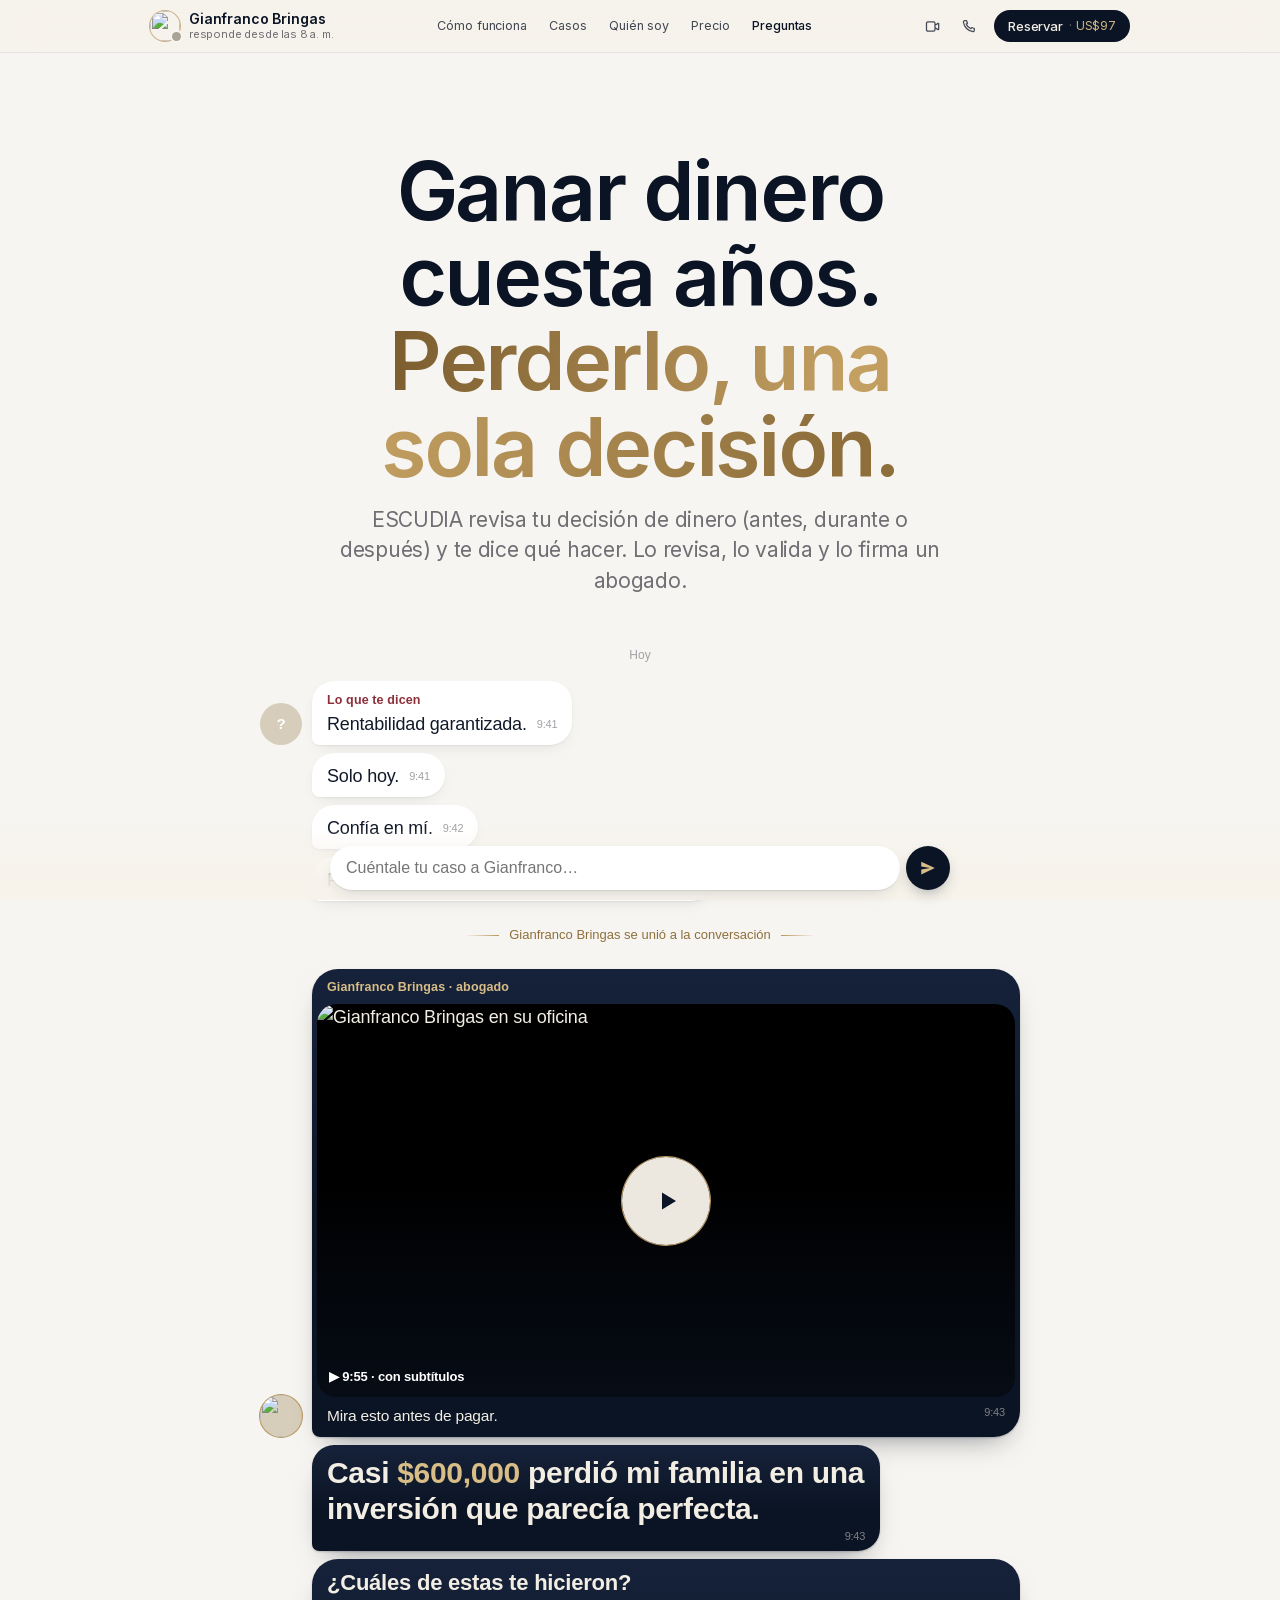
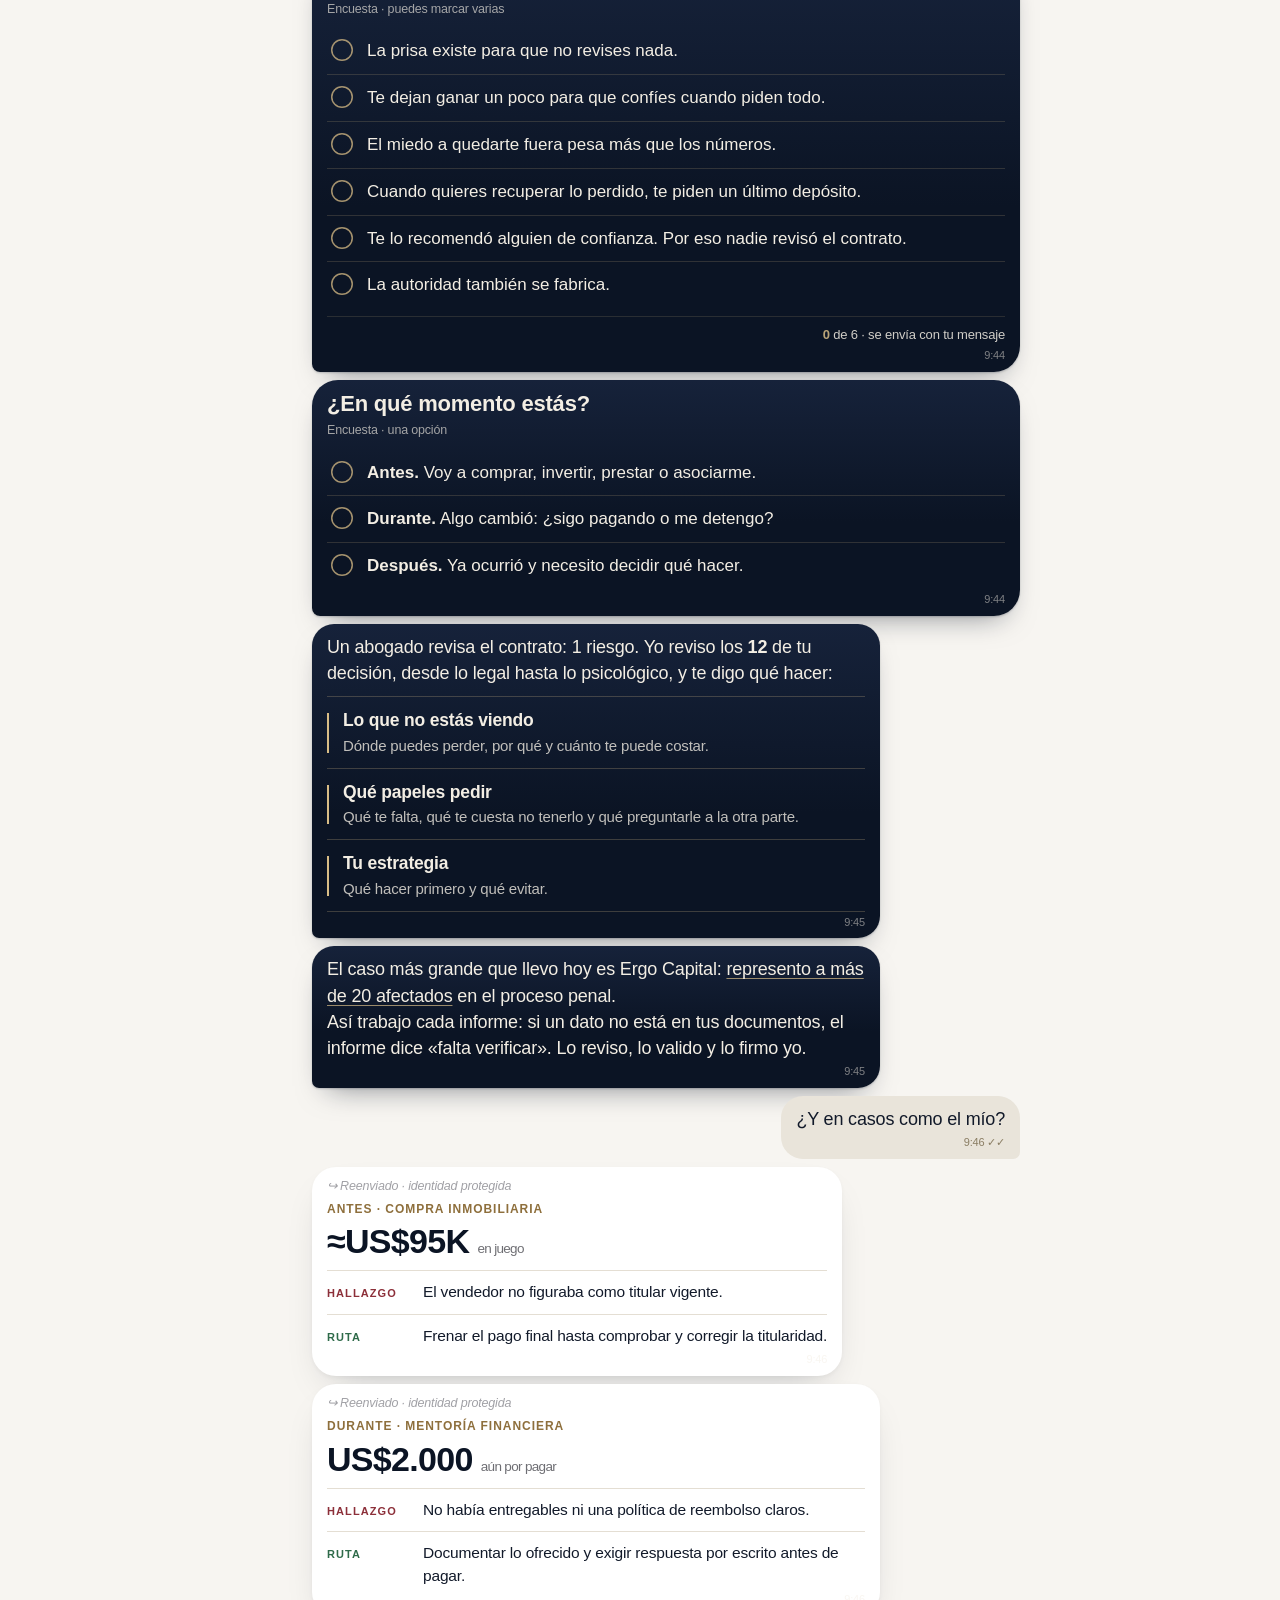
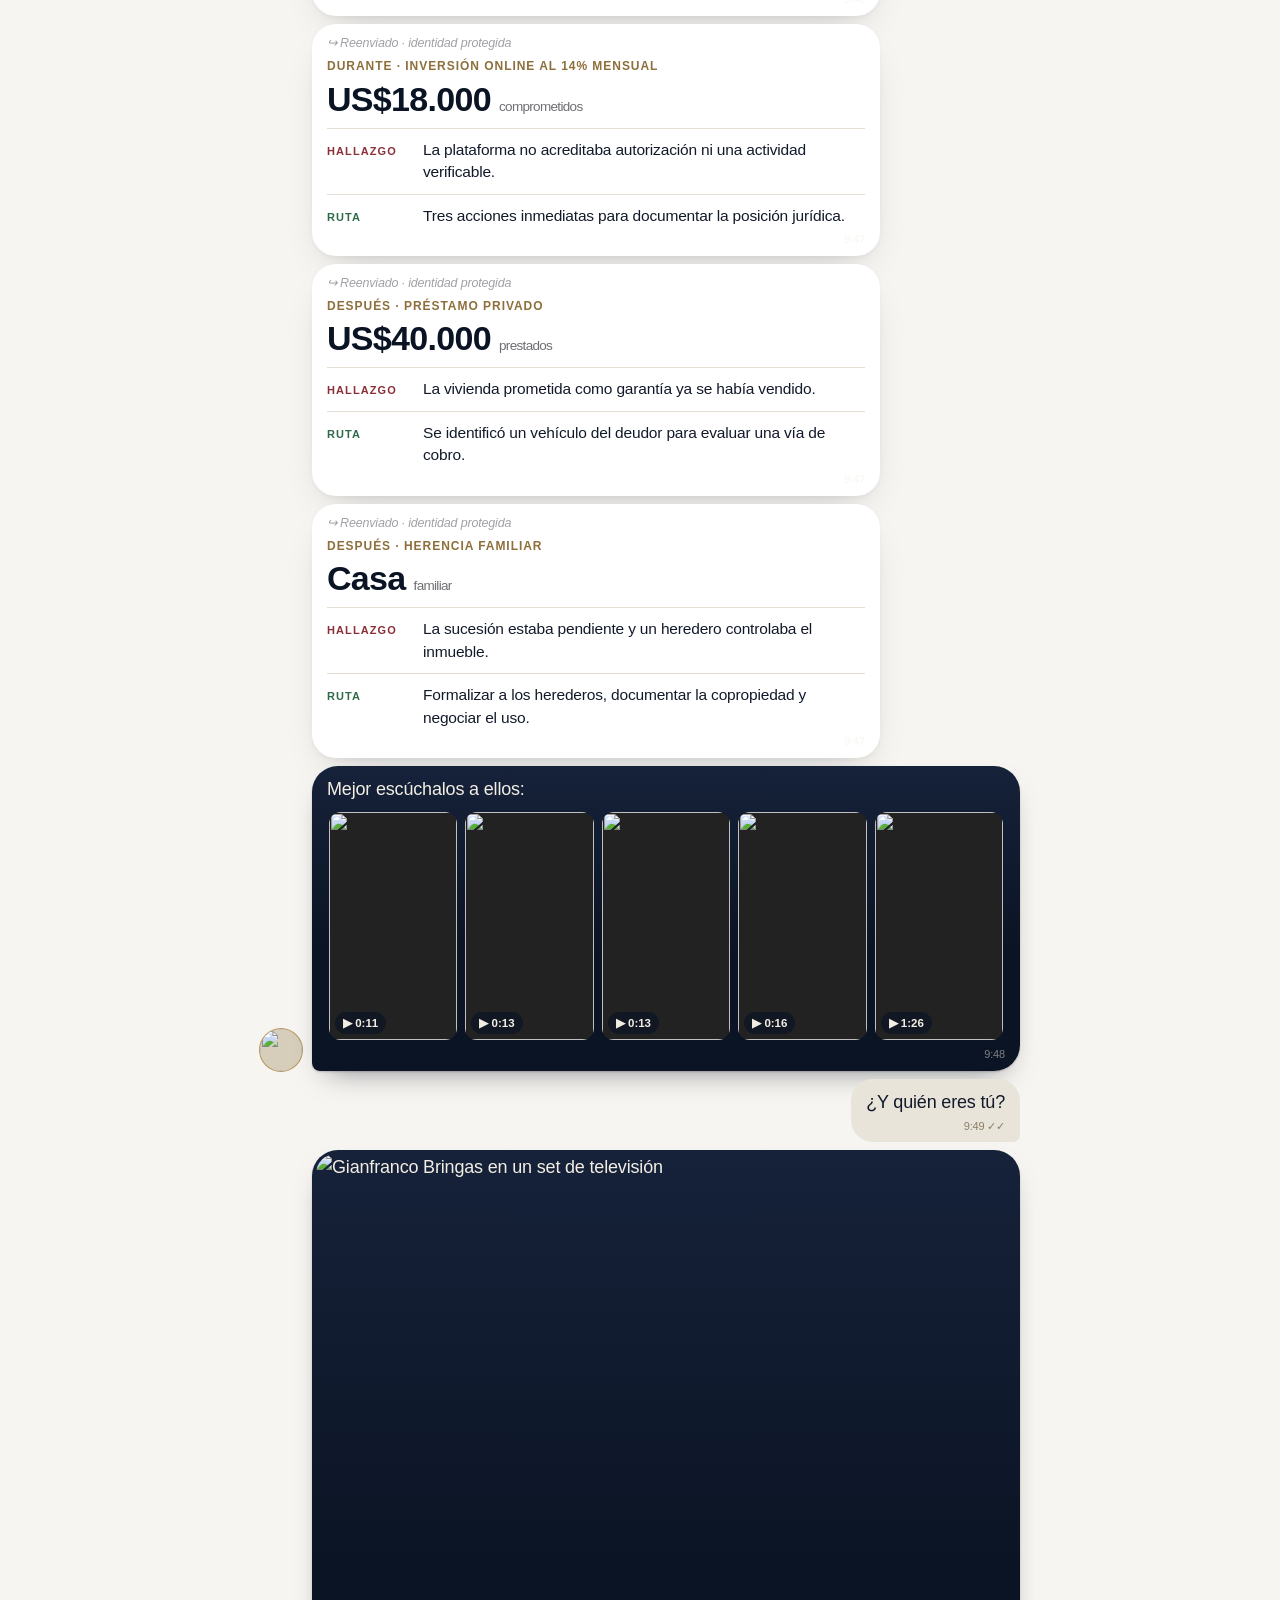
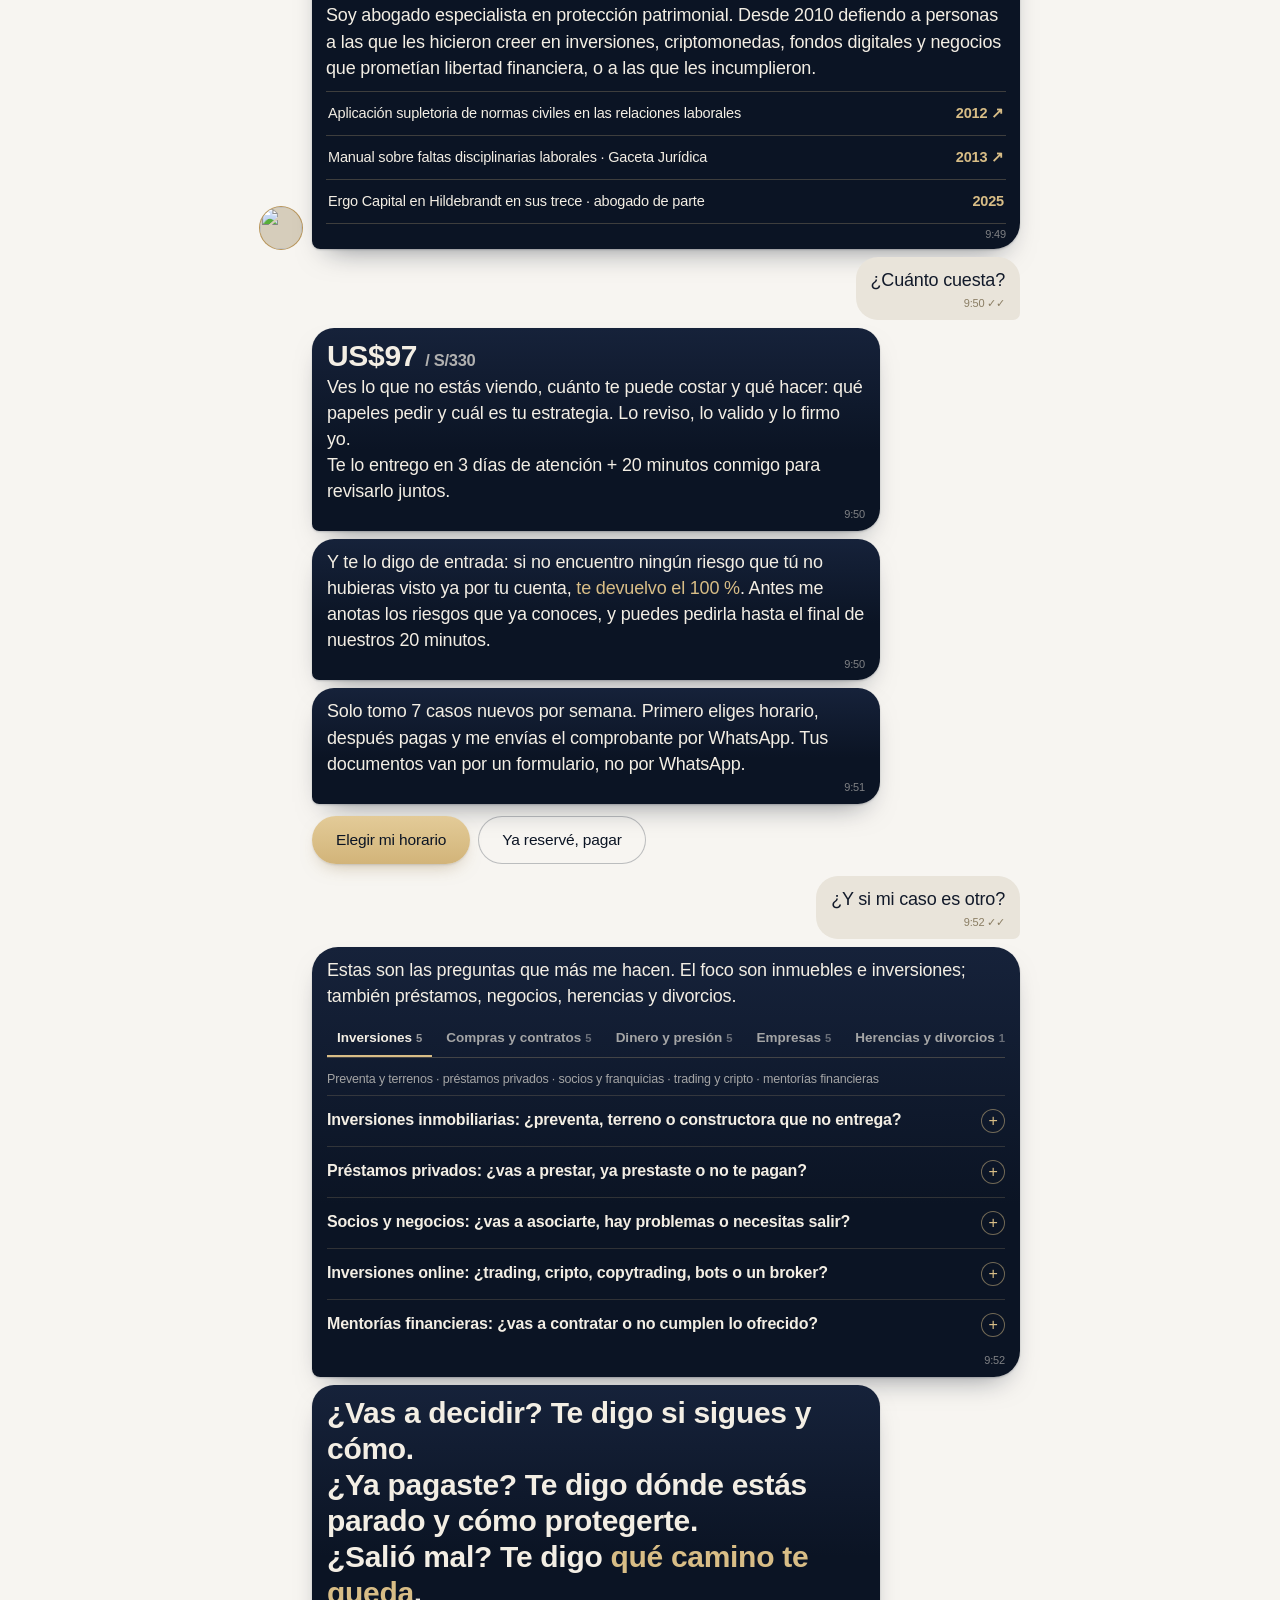
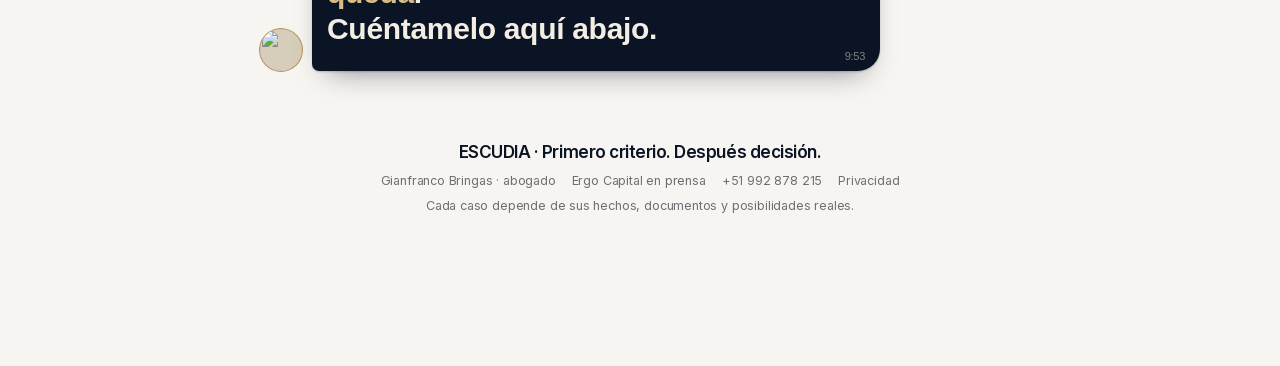
==== web/index.html @ ec3bba10 "Diseño Apple premium con la marca de Gianfranco y despliegue en escudia.rayyan.pe - Paleta de su mar" ====
<!doctype html>
<html lang="es">
<head>
<meta charset="utf-8">
<meta name="viewport" content="width=device-width,initial-scale=1">
<title>Abogado en protección patrimonial | Gianfranco Bringas · Escudia</title>
<meta name="description" content="Gianfranco Bringas, abogado: ESCUDIA revisa tu decisión de dinero (antes, durante o después) y te dice qué hacer. Informe firmado en 3 días de atención, 20 minutos conmigo y garantía.">
<link rel="canonical" href="https://gianfrancobringas.com/">
<meta name="author" content="Gianfranco Bringas">
<meta property="og:type" content="website">
<meta property="og:locale" content="es_PE">
<meta property="og:site_name" content="Gianfranco Bringas · Escudia">
<meta property="og:title" content="Ya perdiste dinero una vez. Revisa tu próxima decisión con un abogado">
<meta property="og:description" content="Gianfranco Bringas, abogado: ESCUDIA revisa tu decisión de dinero (antes, durante o después) y te dice qué hacer. Informe firmado en 3 días de atención, 20 minutos conmigo y garantía.">
<meta property="og:url" content="https://gianfrancobringas.com/">
<meta property="og:image" content="https://gianfrancobringas.com/assets/og-image.jpg">
<meta property="og:image:width" content="1200">
<meta property="og:image:height" content="630">
<meta property="og:image:alt" content="Gianfranco Bringas, abogado, explicando Escudia">
<meta name="twitter:card" content="summary_large_image">
<meta name="twitter:title" content="Ya perdiste dinero una vez. Revisa tu próxima decisión con un abogado">
<meta name="twitter:description" content="Gianfranco Bringas, abogado: ESCUDIA revisa tu decisión de dinero (antes, durante o después) y te dice qué hacer. Informe firmado en 3 días de atención, 20 minutos conmigo y garantía.">
<meta name="twitter:image" content="https://gianfrancobringas.com/assets/og-image.jpg">
<script type="application/ld+json">
{
 "@context": "https://schema.org",
 "@graph": [
  {
   "@type": "WebSite",
   "@id": "https://gianfrancobringas.com/#website",
   "url": "https://gianfrancobringas.com/",
   "name": "Gianfranco Bringas · Escudia",
   "inLanguage": "es"
  },
  {
   "@type": "Person",
   "@id": "https://gianfrancobringas.com/#gianfranco",
   "name": "Gianfranco Bringas",
   "jobTitle": "Abogado especialista en protección patrimonial",
   "description": "Abogado especialista en protección patrimonial. Desde 2010 defiende a personas a las que les hicieron creer o les incumplieron en inversiones, criptomonedas, fondos digitales y negocios.",
   "image": "https://gianfrancobringas.com/assets/gianfranco-evento.jpeg",
   "url": "https://gianfrancobringas.com/#gianfranco",
   "telephone": "+51 992 878 215",
   "knowsAbout": [
    "Protección patrimonial",
    "Inversiones que no eran lo que prometían",
    "Inversiones inmobiliarias",
    "Préstamos privados",
    "Contratos",
    "Herencias",
    "Divorcios y separación de bienes",
    "Derecho laboral"
   ],
   "subjectOf": [
    {
     "@type": "Book",
     "name": "Manual sobre faltas disciplinarias laborales",
     "datePublished": "2013",
     "publisher": {
      "@type": "Organization",
      "name": "Gaceta Jurídica"
     },
     "url": "https://isbn.bnp.gob.pe/catalogo.php?mode=detalle&nt=62803"
    },
    {
     "@type": "Book",
     "name": "Aplicación supletoria de normas civiles en las relaciones laborales",
     "datePublished": "2012",
     "publisher": {
      "@type": "Organization",
      "name": "Gaceta Jurídica"
     },
     "url": "https://es.scribd.com/document/1055550508/Aplicacion-Supletoria-de-Civil-en-Laboral-2012"
    }
   ]
  },
  {
   "@type": "LegalService",
   "@id": "https://gianfrancobringas.com/#escudia",
   "name": "Escudia · Gianfranco Bringas",
   "url": "https://gianfrancobringas.com/",
   "description": "Gianfranco Bringas, abogado: ESCUDIA revisa tu decisión de dinero (antes, durante o después) y te dice qué hacer. Informe firmado en 3 días de atención, 20 minutos conmigo y garantía.",
   "image": "https://gianfrancobringas.com/assets/og-image.jpg",
   "logo": "https://gianfrancobringas.com/assets/favicon.svg",
   "telephone": "+51 992 878 215",
   "priceRange": "US$97",
   "areaServed": {
    "@type": "Place",
    "name": "Perú y toda Latinoamérica"
   },
   "founder": {
    "@id": "https://gianfrancobringas.com/#gianfranco"
   },
   "employee": {
    "@id": "https://gianfrancobringas.com/#gianfranco"
   },
   "makesOffer": {
    "@type": "Offer",
    "name": "ESCUDIA: qué hacer con tu decisión de dinero (antes, durante o después), informe firmado por abogado y sesión 1 a 1 de 20 minutos",
    "price": "97",
    "priceCurrency": "USD",
    "url": "https://gianfrancobringas.com/pago",
    "availability": "https://schema.org/LimitedAvailability",
    "description": "Qué hacer con tu decisión de dinero, antes, durante o después: lo que no estás viendo, qué papeles pedir y cuál es tu estrategia. Un abogado común revisa 1 riesgo; aquí se revisan 12. Informe firmado en 3 días de atención (lunes a sábado), desde que llegan el pago, tu lista de riesgos conocidos y tus documentos; sesión 1 a 1 de 20 minutos y garantía de devolución del 100% del importe del servicio."
   }
  },
  {
   "@type": "WebPage",
   "@id": "https://gianfrancobringas.com/#webpage",
   "url": "https://gianfrancobringas.com/",
   "name": "Abogado en protección patrimonial | Gianfranco Bringas",
   "description": "Gianfranco Bringas, abogado: ESCUDIA revisa tu decisión de dinero (antes, durante o después) y te dice qué hacer. Informe firmado en 3 días de atención, 20 minutos conmigo y garantía.",
   "inLanguage": "es",
   "isPartOf": {
    "@id": "https://gianfrancobringas.com/#website"
   },
   "about": {
    "@id": "https://gianfrancobringas.com/#escudia"
   },
   "primaryImageOfPage": "https://gianfrancobringas.com/assets/og-image.jpg"
  },
  {
   "@type": "FAQPage",
   "@id": "https://gianfrancobringas.com/#preguntas",
   "url": "https://gianfrancobringas.com/#preguntas",
   "inLanguage": "es",
   "mainEntity": [
    {
     "@type": "Question",
     "name": "Inversiones inmobiliarias: ¿preventa, terreno o constructora que no entrega?",
     "acceptedAnswer": {
      "@type": "Answer",
      "text": "Compra de vivienda, terrenos, preventas y proyectos mediante fideicomisos. Revisamos plazos incumplidos, condiciones de pago, posibles cláusulas abusivas, problemas registrales y la documentación de la operación. Si estás por pagar o ya entregaste dinero, analizamos qué verificar, qué exigir y qué alternativas evaluar frente a retrasos o incumplimientos."
     }
    },
    {
     "@type": "Question",
     "name": "Préstamos privados: ¿vas a prestar, ya prestaste o no te pagan?",
     "acceptedAnswer": {
      "@type": "Answer",
      "text": "A familiares, amigos o socios, con documentos incompletos o solo de palabra. Revisamos comprobantes, conversaciones, reconocimientos y garantías para entender qué puede acreditarse y qué falta. El análisis permite evaluar las vías disponibles y la utilidad de tus documentos para reclamar, sin dar por hecho que toda deuda pueda recuperarse."
     }
    },
    {
     "@type": "Question",
     "name": "Socios y negocios: ¿vas a asociarte, hay problemas o necesitas salir?",
     "acceptedAnswer": {
      "@type": "Answer",
      "text": "Aportes en restaurantes, startups, negocios online, franquicias y joint ventures. Revisamos responsabilidades, reparto de resultados, incumplimientos y mecanismos de salida. Buscamos aclarar tu posición y las opciones para negociar, reorganizar la relación o evaluar una salida según los acuerdos y hechos."
     }
    },
    {
     "@type": "Question",
     "name": "Inversiones online: ¿trading, cripto, copytrading, bots o un broker?",
     "acceptedAnswer": {
      "@type": "Answer",
      "text": "Analizamos documentos y comunicaciones relacionados con brokers, plataformas, bots, copytrading y propuestas de rendimiento prometido o retorno fijo. Si tu consulta se refiere a una entidad concreta, se evalúa la operación; mencionarla no supone afirmar una irregularidad. Revisamos qué se ofreció, qué aceptaste, a quién pagaste y qué vías pueden evaluarse según el país. Escudia no promete rendimientos ni recuperación de fondos."
     }
    },
    {
     "@type": "Question",
     "name": "Mentorías financieras: ¿vas a contratar o no cumplen lo ofrecido?",
     "acceptedAnswer": {
      "@type": "Answer",
      "text": "Cursos de alto valor, academias de inversión, programas de libertad financiera y promesas de acceso a comunidades, herramientas o asesorías. Contrastamos oferta, entregables, condiciones, pagos y comunicaciones. Evaluamos qué puede respaldarse y qué alternativas tienes ante diferencias entre lo ofrecido y lo entregado."
     }
    },
    {
     "@type": "Question",
     "name": "Autos usados: ¿cargas, deudas o una transferencia mal hecha?",
     "acceptedAnswer": {
      "@type": "Answer",
      "text": "Revisamos la documentación de compra, cargas o deudas reportadas, condiciones de transferencia y constancias de revisión técnica. Identificamos qué información necesita comprobarse y cómo puede afectar la compra. La revisión documental no sustituye una inspección mecánica."
     }
    },
    {
     "@type": "Question",
     "name": "Compras caras: ¿pagaste un producto o servicio sin asegurar la entrega?",
     "acceptedAnswer": {
      "@type": "Answer",
      "text": "Compras de alto valor, adelantos importantes y servicios contratados sin etapas de pago claras. Revisamos qué se prometió, cómo se documentó el pago y qué condiciones regulan la entrega o el incumplimiento. Antes de desembolsar o ante un problema, evaluamos los puntos que necesitas aclarar y tus posibles vías de acción."
     }
    },
    {
     "@type": "Question",
     "name": "Contratos: ¿vas a firmar o lo firmado no protege tu posición?",
     "acceptedAnswer": {
      "@type": "Answer",
      "text": "Acuerdos genéricos, contratos de adhesión, vacíos y cláusulas cuya utilidad o posibilidad de exigir cumplimiento genera dudas. Analizamos obligaciones, garantías y condiciones de salida. El informe identifica qué corregir o aclarar y qué alternativas considerar según el documento. No se presume que una cláusula sea inválida sin analizarla."
     }
    },
    {
     "@type": "Question",
     "name": "Negocios informales: ¿todo quedó de palabra y nadie acordó cómo salir?",
     "acceptedAnswer": {
      "@type": "Answer",
      "text": "Negocios entre conocidos sin estructura societaria, aportes documentados ni reglas de salida. Reconstruimos lo acordado a partir de pagos, conversaciones y otros antecedentes. Evaluamos qué falta formalizar, qué puede respaldarse y qué opciones existen si la relación se deterioró."
     }
    },
    {
     "@type": "Question",
     "name": "Garantías hipotecarias: ¿el bien realmente respalda tu préstamo?",
     "acceptedAnswer": {
      "@type": "Answer",
      "text": "Revisamos la documentación ante dudas sobre el valor del bien, varias hipotecas o cargas y dificultades para hacer efectiva la garantía. Analizamos qué verificaciones faltan y cómo afecta la garantía a tu posición. Si necesitas una tasación o comprobación técnica adicional, se identifica esa necesidad."
     }
    },
    {
     "@type": "Question",
     "name": "Relaciones personales: ¿prestaste por ayudar o mezclaste dinero con tu pareja?",
     "acceptedAnswer": {
      "@type": "Answer",
      "text": "Préstamos familiares, firmas como garante y convivencia sin acuerdos claros sobre cuentas, aportes o bienes. Revisamos qué compromisos asumiste y cómo quedaron documentados. Te ayudo a distinguir la relación personal de las decisiones económicas que necesitas ordenar o resolver."
     }
    },
    {
     "@type": "Question",
     "name": "Urgencias falsas: ¿te presionan para firmar o pagar hoy?",
     "acceptedAnswer": {
      "@type": "Answer",
      "text": "Ofertas que supuestamente vencen de inmediato y presión para transferir antes de revisar. Analizamos la propuesta y los documentos para identificar qué información te falta y qué deberías aclarar antes de decidir. Si ya pagaste bajo esa presión, revisamos lo ocurrido y las alternativas disponibles. La presión por sí sola no demuestra una irregularidad."
     }
    },
    {
     "@type": "Question",
     "name": "Confianza sin verificar: ¿invertiste porque alguien te lo recomendó?",
     "acceptedAnswer": {
      "@type": "Answer",
      "text": "Referencias de amigos, conocidos o terceros sin comprobar el respaldo real de la operación. Revisamos quién participa, qué se ofreció y qué documentación existe. El objetivo es separar lo que te dijeron de lo que puede verificarse, para que el siguiente paso tenga sustento."
     }
    },
    {
     "@type": "Question",
     "name": "Transferencias sin estructura: ¿pagaste por Yape o prestaste tu cuenta?",
     "acceptedAnswer": {
      "@type": "Answer",
      "text": "Transferencias directas, pagos por Yape sin referencia contractual clara y uso de tu cuenta por terceros. Analizamos comprobantes, destinatarios, conceptos y comunicaciones disponibles. Ordenamos qué puede acreditarse, qué información falta y qué opciones necesitas evaluar antes de hacer otro movimiento."
     }
    },
    {
     "@type": "Question",
     "name": "Decisiones impulsivas: ¿sigues poniendo dinero para recuperar lo perdido?",
     "acceptedAnswer": {
      "@type": "Answer",
      "text": "Entraste por miedo a quedarte fuera, compraste porque ya habías adelantado dinero o seguiste aportando para intentar recuperar. Ese contexto importa para entender la operación. Revisamos compromisos y alternativas para que el siguiente paso se base en información, sin prometer que aportar más o retirarte resolverá por sí solo el problema."
     }
    },
    {
     "@type": "Question",
     "name": "Contratos laborales: ¿tu empresa asumió obligaciones que no calculó?",
     "acceptedAnswer": {
      "@type": "Answer",
      "text": "Trabajadores bajo locación de servicios, documentación deficiente y posibles contingencias económicas. Evaluamos documentos y hechos para identificar qué necesita revisión y qué alternativas considerar. El alcance se delimita según el caso; no se presume incluida una auditoría laboral integral de la empresa."
     }
    },
    {
     "@type": "Question",
     "name": "Deuda empresarial: ¿facturas impagadas o deudores que trasladan bienes?",
     "acceptedAnswer": {
      "@type": "Answer",
      "text": "Revisamos facturas, acuerdos, constancias de entrega, reconocimientos de deuda y la información disponible sobre el deudor. Si existen señales de traslado de bienes, las incorporamos al análisis para evaluar opciones y prioridades. La ejecución de cobros o representación se contrata por separado."
     }
    },
    {
     "@type": "Question",
     "name": "Seguros: ¿no atienden tu reclamo o discuten la cobertura?",
     "acceptedAnswer": {
      "@type": "Answer",
      "text": "Revisamos póliza, condiciones, comunicaciones, respuesta de la aseguradora y documentos que respaldan tu reclamo. El análisis busca aclarar qué se contrató, qué se discute y qué información o vías necesitas evaluar cuando la cobertura no se aplica como esperabas."
     }
    },
    {
     "@type": "Question",
     "name": "Empresas relacionadas: ¿acuerdos desequilibrados o sin cláusulas de salida?",
     "acceptedAnswer": {
      "@type": "Answer",
      "text": "Operaciones entre empresas vinculadas o socios sin condiciones claras sobre pagos, obligaciones y salida. Revisamos la estructura documental y los compromisos asumidos. Identificamos puntos a aclarar, posibles contingencias y alternativas para ordenar o renegociar la relación."
     }
    },
    {
     "@type": "Question",
     "name": "Sectores alternativos: ¿agricultura, petróleo, minería, oro o energía?",
     "acceptedAnswer": {
      "@type": "Answer",
      "text": "Proyectos agrícolas, petróleo artesanal, pequeña minería, oro físico y proyectos energéticos con promesas de regalías o participación. Evaluamos los documentos, compromisos y respaldo de la propuesta. Se delimita la viabilidad del encargo y si requiere apoyo especializado. El análisis jurídico no sustituye estudios técnicos del proyecto ni garantiza su rentabilidad."
     }
    },
    {
     "@type": "Question",
     "name": "¿También herencias, divorcios y separación de bienes?",
     "acceptedAnswer": {
      "@type": "Answer",
      "text": "Sí, desde sus consecuencias económicas y patrimoniales. En herencias evaluamos decisiones sobre reparto, acuerdos, venta de bienes y documentación. En divorcios o separaciones, acuerdos que afecten bienes, deudas y obligaciones. Antes de firmar o si el conflicto ya existe, revisamos tu posición y posibles siguientes pasos. Llevar el procedimiento se acuerda por separado."
     }
    },
    {"@type": "Question", "name": "¿Quién revisa mi caso? ¿Es solo inteligencia artificial?", "acceptedAnswer": {"@type": "Answer", "text": "No. El sistema ordena tus documentos en los 12 riesgos de tu decisión, pero el informe lo reviso, lo valido y lo firmo yo, Gianfranco Bringas, abogado. Un abogado común revisa el contrato: 1 riesgo. Aquí se revisan los 12 y sales con qué hacer. No incluye búsquedas en SUNARP ni en otras fuentes públicas, salvo que tú entregues esos documentos."}}, {
     "@type": "Question",
     "name": "¿Escudia sirve antes, durante y después? ¿Debo estar perdiendo dinero ahora?",
     "acceptedAnswer": {
      "@type": "Answer",
      "text": "No necesitas tener una pérdida actual. Si ya viviste una experiencia que te costó dinero, Escudia puede ayudarte a evaluar una nueva decisión antes de comprometer tu patrimonio. Si la operación está en marcha, revisamos tu posición y cómo actuar ante problemas. Si ya hubo una pérdida, analizamos la evidencia y qué caminos te quedan. Recibes un informe y una revisión personal de 20 minutos. La ejecución o representación se acuerda aparte; no se garantiza recuperar una cantidad ni ganar un caso."
     }
    },
    {
     "@type": "Question",
     "name": "¿Pago antes de reservar? ¿Qué pasa después?",
     "acceptedAnswer": {
      "@type": "Answer",
      "text": "Primero elige un horario. Después realiza el pago de US$97 o S/330 y envía el comprobante por WhatsApp. La solicitud queda pendiente hasta verificar el abono y coordinar la documentación. Enviar el comprobante no confirma por sí solo el pago. El informe se entrega en 3 días de atención (lunes a sábado), con entrega antes de las 18:00, hora de Perú, del tercer día. El plazo corre desde que llegan tu pago confirmado, tu lista de los riesgos que ya conoces y tus documentos legibles por el formulario (no por WhatsApp). Si tienes dudas sobre el alcance o un plazo urgente, escríbenos antes de pagar."
     }
    },
    {
     "@type": "Question",
     "name": "¿La sesión estratégica está incluida o solo me envías un documento?",
     "acceptedAnswer": {
      "@type": "Answer",
      "text": "Está incluida. Nos reunimos durante 20 minutos para revisar tu caso a partir del informe. Puedes plantear tus dudas y entender por qué una alternativa puede ser más conveniente que otra. La finalidad es que salgas con una ruta comprensible y prioridades. La sesión no equivale a seguimiento indefinido ni a la ejecución de todas las acciones identificadas."
     }
    },
    {
     "@type": "Question",
     "name": "¿Puedes asumir mi caso y ejecutar la estrategia?",
     "acceptedAnswer": {
      "@type": "Answer",
      "text": "Sí. Si necesitas que lleve el caso, podemos acordar la negociación, representación o ejecución mediante una contratación adicional, según su viabilidad y jurisdicción. Definimos el alcance y los honorarios de esa etapa por separado. Así sabes qué incluye Escudia y qué intervención posterior estás contratando."
     }
    },
    {
     "@type": "Question",
     "name": "¿Atiendes en Perú y en otros países?",
     "acceptedAnswer": {
      "@type": "Answer",
      "text": "Atiendo casos en Perú y toda Latinoamérica. Puedes escribirme desde Perú, México, Colombia, Chile, Argentina u otro país; antes de contratar vemos juntos el alcance del servicio para tu caso. Recibir tu solicitud no significa que ya exista cobertura de representación local. Si tu caso depende de la normativa o de actuaciones en otro país, primero se determina cómo puede atenderse y si necesita intervención profesional local."
     }
    },
    {
     "@type": "Question",
     "name": "¿Cómo funciona la garantía de devolución del 100%?",
     "acceptedAnswer": {
      "@type": "Answer",
      "text": "Si no encuentro ningún riesgo que tú no hubieras visto ya por tu cuenta, te devuelvo el 100 %. Para que sea justo para los dos: antes de empezar me anotas los riesgos que ya conoces, y puedes pedir la devolución hasta el final de la sesión de 20 minutos. Un punto que diga «falta verificar» no cuenta como riesgo encontrado. La garantía corresponde al importe del servicio Escudia."
     }
    }
   ]
  }
 ]
}
</script>
<link rel="icon" href="assets/favicon.svg" type="image/svg+xml">
<link rel="preload" as="image" href="assets/img/vsl-poster.jpg">
<meta name="theme-color" content="#f6f2ea">
<script>if(!/[?&]static/.test(location.search)&&!matchMedia('(prefers-reduced-motion: reduce)').matches&&((performance.getEntriesByType('navigation')[0]||{}).type!=='back_forward'))document.documentElement.classList.add('ld')</script>
<script>(function(){var f=new URLSearchParams(location.search).get("fuente");if(f)document.documentElement.dataset.fuente=f})()</script>
<style>
@font-face{font-family:"Libre Caslon Display";src:url(assets/fonts/librecaslon-display-400.woff2) format("woff2");font-weight:400;font-style:normal;font-display:swap}
@font-face{font-family:"Libre Caslon Text";src:url(assets/fonts/librecaslon-text-400.woff2) format("woff2");font-weight:400;font-style:normal;font-display:swap}
@font-face{font-family:"Libre Caslon Text";src:url(assets/fonts/librecaslon-text-700.woff2) format("woff2");font-weight:700;font-style:normal;font-display:swap}
@font-face{font-family:"Newsreader";src:url(assets/fonts/newsreader-var.woff2) format("woff2");font-weight:200 800;font-style:normal;font-display:swap}
@font-face{font-family:"Source Serif 4";src:url(assets/fonts/sourceserif4-400.woff2) format("woff2");font-weight:200 900;font-style:normal;font-display:swap}
@font-face{font-family:"Inter";src:url(assets/fonts/inter-400.woff2) format("woff2");font-weight:100 900;font-style:normal;font-display:swap}

/* v7 · "El chat", vestido de despacho. Same concept as v6 (scams arrive by WhatsApp, his testimonials ARE
   WhatsApp videos, he answers by WhatsApp, so the page is the conversation), now in HIS brand: the noche,
   papel, oro and vino of gianfrancobringas.com; Libre Caslon over Inter (see v7.2).
   His bubbles are noche ink on papel, like a signed letter; findings are written in vino, routes in green,
   as annotations, not badges. Variable names --blue/--y are kept so pago and docs follow: --blue = noche, --y = oro. */
:root{
  --wall:#f6f2ea;--paper-2:#ece5d7;--card:#fffdf8;
  --blue:#0b1424;--blue-2:#1a2945;--ink:#121a2a;--muted:#5a6170;--soft:#8d8a82;--line:#ddd3c0;
  --me:#ece5d7;--y:#d8bd86;--gold:#b8955a;--gold-d:#8e6f3c;--cream:#f3eee4;
  --red:#8c2f39;--amber:#9a5b17;--olive:#6f6420;--green:#2f6b4a;
  --serif:"Libre Caslon Text",Georgia,serif;--serif-d:"Libre Caslon Display","Libre Caslon Text",Georgia,serif;--sw:400;
  --sans:Inter,system-ui,-apple-system,"Segoe UI",sans-serif;
  --spring:linear(0,.009,.035 2.1%,.141,.281 6.7%,.723 12.9%,.938 16.7%,1.017,1.077,1.121,1.149 24.3%,1.159,1.163,1.161,1.154 29.9%,1.129 32.8%,1.051 39.6%,1.017 43.1%,.991,.977 51%,.974 53.8%,.975 57.1%,.997 69.8%,1.003 76.9%,1);
  --soft-e:linear(0,.06 2.2%,.24 5%,.7 11.4%,.93 16.3%,1.03 20.9%,1.06 25%,1.04 30.5%,1 40%,.995 50%,1);
}
*{box-sizing:border-box;margin:0;padding:0}
[hidden]{display:none!important}
body{background:var(--wall);color:var(--ink);font:400 16px/1.55 var(--sans);-webkit-font-smoothing:antialiased;overflow-x:clip;font-feature-settings:"cv11","ss01"}
img,video{display:block;max-width:100%}
a{color:inherit}
button,input{font:inherit;color:inherit}
button{background:none;border:0;cursor:pointer}
ul,ol{list-style:none}
.col{width:calc(100% - 24px);max-width:880px;margin-inline:auto}
.skip{position:absolute;left:-999px}.skip:focus{left:16px;top:16px;z-index:99;background:#fff;padding:8px 12px}

.btn{display:inline-flex;align-items:center;justify-content:center;gap:8px;min-height:46px;padding:0 22px;border-radius:6px;background:var(--blue);color:var(--cream);font-weight:600;font-size:15px;letter-spacing:.01em;text-decoration:none;white-space:nowrap;transition:transform .5s var(--spring),background .2s}
.btn:hover{background:var(--blue-2)}
.btn:active{transform:scale(.95);transition-duration:.1s}
.btn.y{background:var(--y);color:var(--blue)}
.btn.y:hover{background:#e2cb9b}
.btn.ghost{background:transparent;color:var(--blue);box-shadow:inset 0 0 0 1px var(--blue)}

/* header = the chat bar: who he is, an honest reply-hours status, and real chat actions */
.bar{position:sticky;top:0;z-index:30;background:rgba(246,242,234,.94);backdrop-filter:blur(14px) saturate(1.2);-webkit-backdrop-filter:blur(14px) saturate(1.2);box-shadow:0 1px 0 var(--line)}
.bar .col{display:flex;align-items:center;gap:14px;height:72px}
.me{display:flex;align-items:center;gap:12px;flex:1;min-width:0;text-decoration:none}
.pic{position:relative;flex:none}
.pic img{width:46px;height:46px;border-radius:50%;object-fit:cover;object-position:50% 30%;box-shadow:0 0 0 1px var(--gold)}
.pic i{position:absolute;right:0;bottom:1px;width:12px;height:12px;border-radius:50%;background:#a9a395;box-shadow:0 0 0 2.5px var(--wall);transition:background .3s}
.bar.open .pic i{background:#2f8a55}
.who{min-width:0;line-height:1.2}
.who b{display:block;font-family:var(--serif);font-size:21px;font-weight:var(--sw);letter-spacing:0;white-space:nowrap;overflow:hidden;text-overflow:ellipsis}
.who small{display:flex;align-items:center;gap:0;font-size:12.5px;color:var(--muted);white-space:nowrap;overflow:hidden;min-width:0;margin-top:1px}
.who .role{overflow:hidden;text-overflow:ellipsis}
.who .st{flex:none;transition:color .3s}
.who .role+.st::before{content:"·";margin:0 7px;color:var(--soft)}
.bar.open .who .st{color:#2a6f47;font-weight:600}
.who .st.typing-now{color:var(--gold-d)!important;font-weight:600}
.acts{display:flex;align-items:center;gap:4px;flex:none}
.ic{width:42px;height:42px;border-radius:50%;display:grid;place-items:center;color:var(--blue);text-decoration:none;transition:background .2s,transform .5s var(--spring)}
.ic:hover{background:var(--paper-2)}
.ic:active{transform:scale(.88);transition-duration:.1s}
.ic svg{width:21px;height:21px}
.book{margin-left:6px;padding:0 8px 0 18px;gap:10px;min-height:44px}
.book em{font-style:normal;font-size:13px;font-weight:600;color:var(--y);border-left:1px solid rgba(216,189,134,.35);padding:2px 4px 2px 10px}
.who .st .s{display:none}
@media(max-width:640px){.who .role{display:none}.who .role+.st::before{display:none}.who .st .l{display:none}.who .st .s{display:inline}}
@media(max-width:430px){.bar .col{gap:8px}.acts a.ic{display:none}.ic{width:38px;height:38px}.book{padding:0 16px;font-size:14.5px;margin-left:0}.book em{display:none}.pic img{width:42px;height:42px}.who b{font-size:19.5px}}

/* title above the conversation */
.title{padding:30px 0 4px}
.title h1{font-family:var(--serif);font-size:clamp(40px,9.6vw,80px);font-weight:var(--sw);letter-spacing:-.012em;line-height:.98;color:var(--blue)}
.title mark{background:none;color:var(--gold-d);padding:0}
.title p{margin-top:14px;color:var(--muted);font-size:16.5px;line-height:1.55;max-width:560px}
@media(min-width:900px){.title{padding-top:54px}.title p{font-size:18px}}

/* chat */
.chat{padding:10px 0 30px;display:flex;flex-direction:column;gap:6px}
.day{align-self:center;color:var(--muted);font-size:12px;font-weight:600;letter-spacing:.06em;padding:4px 12px;margin:10px 0 4px}
.sys{align-self:center;display:flex;align-items:center;gap:12px;text-align:center;color:var(--gold-d);font-family:var(--serif);font-size:17px;font-weight:var(--sw);padding:6px 0;margin:10px 0}
.sys::before,.sys::after{content:"";width:34px;height:1px;background:var(--gold)}
.msg{display:flex;gap:10px;align-items:flex-end;max-width:min(640px,94%);opacity:0;transform:translateY(14px) scale(.97);transform-origin:bottom left;transition:opacity .35s,transform .6s var(--spring)}
.msg.in{opacity:1;transform:none}
.msg+.msg{margin-top:-2px}
.av{width:34px;height:34px;border-radius:50%;flex:none;object-fit:cover;background:#d6cdbb;display:grid;place-items:center;font-weight:var(--sw);color:#fff;font-size:15px;font-family:var(--serif)}
img.av{box-shadow:0 0 0 1px var(--gold)}
.av.ghost{visibility:hidden}
.b{min-width:0;max-width:100%;background:var(--card);border-radius:16px 16px 16px 4px;padding:10px 15px 8px;box-shadow:0 0 0 1px var(--line);font-size:clamp(16px,1.9vw,18px);line-height:1.45}
.b .name{display:block;font-size:12.5px;font-weight:600;letter-spacing:.01em;margin-bottom:2px}
.b time{display:block;text-align:right;font-size:11px;color:var(--soft);margin-top:3px;font-variant-numeric:tabular-nums}
.them .name{color:var(--red)}
.them .b time{display:inline;margin-left:10px;float:right;margin-top:6px}
.g .b{background:var(--blue);color:var(--cream);box-shadow:none}
.g .b .name{color:var(--y)}
.g .b time{color:rgba(243,238,228,.5)}
.g .b mark{background:none;color:var(--y)}
.g .b a{color:var(--cream);text-decoration-color:rgba(216,189,134,.7);text-underline-offset:3px}
.big{font-family:var(--serif);font-size:clamp(26px,3.6vw,38px);font-weight:var(--sw);letter-spacing:-.005em;line-height:1.1}
.big time{font-family:var(--sans);font-weight:400}
.you{align-self:flex-end;transform-origin:bottom right}
.you .b{background:var(--me);border-radius:16px 16px 4px 16px;box-shadow:none}
.you .b time{color:#8a7d63}
.wide{width:100%}
.wide .b{flex:1}
@media(min-width:900px){.av{width:42px;height:42px}}

/* video bubble = the VSL */
.vid{padding:5px;flex:1}
.vframe{position:relative;border-radius:12px;overflow:hidden;aspect-ratio:16/9;background:#000;width:100%}
.vframe img,.vframe video{position:absolute;inset:0;width:100%;height:100%;object-fit:cover}
.vframe video{object-fit:contain}
.vframe .p{position:absolute;inset:0;display:grid;place-items:center;background:linear-gradient(transparent 45%,rgba(11,20,36,.6))}
.vframe .p span{width:74px;height:74px;border-radius:50%;background:rgba(246,242,234,.96);display:grid;place-items:center;box-shadow:0 0 0 1px var(--gold);transition:transform .5s var(--spring)}
.vframe .p:active span{transform:scale(.9)}
.vframe .p svg{width:24px;height:24px;margin-left:4px;fill:var(--blue)}
.vframe .len{position:absolute;left:12px;bottom:10px;color:#fff;font-size:13px;font-weight:600;pointer-events:none}
.vframe.on .p,.vframe.on .len,.vframe.on img{display:none}
.vid .cap{display:flex;justify-content:space-between;gap:10px;padding:8px 10px 4px;font-size:15.5px}
.vid .cap time{margin:0}

/* poll (WhatsApp-style) */
.poll .q{font-family:var(--serif);font-weight:var(--sw);font-size:clamp(24px,2.8vw,30px);letter-spacing:0;line-height:1.15}
.poll .hint{font-size:12.5px;opacity:.65;margin:4px 0 10px}
.opt{display:grid;grid-template-columns:24px 1fr;gap:12px;align-items:start;width:100%;text-align:left;padding:11px 4px;border-top:1px solid rgba(216,189,134,.18);font-size:clamp(15.5px,1.8vw,17px);line-height:1.4;transition:background .2s}
.opt:first-of-type{border-top:0}
.opt .ck{width:22px;height:22px;border-radius:50%;box-shadow:inset 0 0 0 1.5px rgba(216,189,134,.75);display:grid;place-items:center;transition:background .2s,transform .5s var(--spring),box-shadow .2s}
.opt .ck svg{width:13px;height:13px;opacity:0;transition:opacity .2s}
.opt[aria-pressed=true] .ck,.opt[aria-checked=true] .ck{background:var(--y);box-shadow:none;animation:pop .5s var(--spring)}
.opt[aria-pressed=true] .ck svg,.opt[aria-checked=true] .ck svg{opacity:1}
.opt:active .ck{transform:scale(.85)}
.poll-foot{display:flex;justify-content:flex-end;align-items:center;gap:10px;margin-top:8px;padding-top:9px;border-top:1px solid rgba(216,189,134,.18);font-size:13px;opacity:.85}
.poll-foot b{color:var(--y)}
@keyframes pop{0%{transform:scale(.6)}100%{transform:scale(1)}}

/* list message: what he tells you (a written list, not three cards) */
.layers{margin-top:10px;display:grid;gap:0;border-top:1px solid rgba(216,189,134,.25)}
.layers div{padding:12px 0 11px 16px;border-bottom:1px solid rgba(216,189,134,.25);position:relative}
.layers div::before{content:"";position:absolute;left:0;top:16px;bottom:15px;width:2px;background:var(--y)}
.layers b{display:block;font-family:var(--serif);font-size:23px;font-weight:var(--sw);line-height:1.15;color:var(--cream)}
.layers small{opacity:.78;font-size:15px;line-height:1.45;display:block;margin-top:3px}

/* pdf attachment */
.pdf{display:flex;gap:12px;align-items:center;text-decoration:none;background:rgba(243,238,228,.08);border-radius:10px;padding:10px 12px;margin:6px 0 4px;transition:background .2s}
.pdf:hover{background:rgba(243,238,228,.14)}
.pdf i{width:40px;height:48px;border-radius:4px;background:var(--cream);color:var(--red);display:grid;place-items:center;font-style:normal;font-weight:700;font-size:11px;flex:none}
.pdf b{display:block;font-size:15.5px}.pdf small{font-size:12.5px;opacity:.78}
.map{margin-top:8px;background:var(--card);color:var(--ink);border-radius:10px;padding:10px 12px;font-size:13.5px}
.map li{display:flex;justify-content:space-between;align-items:center;gap:10px;padding:7px 0;border-bottom:1px solid var(--line)}
.map li:last-child{border-bottom:0}
/* risk levels are written annotations (small caps in their colour), not pills */
.lvl{display:inline-block;font-size:11px;font-weight:700;letter-spacing:.1em;text-transform:uppercase;white-space:nowrap;color:var(--c)}
.l-red{--c:var(--red)}.l-amber{--c:var(--amber)}.l-olive{--c:var(--olive)}.l-green{--c:var(--green)}
.map .score{display:flex;align-items:center;gap:10px;margin-top:6px;padding:8px 10px;border-radius:8px;background:#f3e4e2;color:var(--red);font-weight:700}
.map .score span{font-family:var(--serif);font-size:30px}

/* forwarded = cases (a file note: amount in serif, finding in vino, route in green) */
.fwd{font-size:12.5px;font-style:italic;color:var(--soft);display:flex;align-items:center;gap:5px;margin-bottom:6px}
.case .b{background:var(--card)!important;box-shadow:0 0 0 1px var(--line)}
.case .amt{font-family:var(--serif);font-size:clamp(32px,4vw,42px);font-weight:var(--sw);line-height:1;color:var(--blue)}
.case .amt small{font-family:var(--sans);font-size:13.5px;font-weight:500;color:var(--muted);margin-left:8px}
.case .k{font-size:12px;color:var(--gold-d);font-weight:600;letter-spacing:.08em;text-transform:uppercase;margin-bottom:6px}
.case .hr{display:grid;gap:0;margin-top:12px;font-size:15.5px;border-top:1px solid var(--line)}
.case .hr p{display:grid;grid-template-columns:86px 1fr;gap:10px;align-items:baseline;padding:10px 0;border-bottom:1px solid var(--line)}
.case .hr p:last-child{border-bottom:0;padding-bottom:2px}
.case .code{font-size:11.5px;color:var(--soft);font-weight:600;margin-top:6px}

/* video notes = testimonials */
.notes{display:grid;grid-auto-flow:column;grid-auto-columns:118px;gap:8px;overflow-x:auto;padding:6px 2px 4px;scrollbar-width:none;margin-top:4px}
.notes::-webkit-scrollbar{display:none}
.note{position:relative;aspect-ratio:9/16;border-radius:12px;overflow:hidden;background:#222;transition:transform .5s var(--spring)}
.note:active{transform:scale(.95);transition-duration:.1s}
.note img{width:100%;height:100%;object-fit:cover}
.note span{position:absolute;left:6px;bottom:6px;background:rgba(11,20,36,.7);color:var(--cream);font-size:11.5px;font-weight:600;border-radius:999px;padding:3px 8px}
@media(min-width:900px){.notes{grid-auto-columns:1fr;grid-auto-flow:row;grid-template-columns:repeat(5,1fr);overflow:visible}}

/* photo message = about */
.photo{padding:4px;flex:1}
.photo img{border-radius:12px;width:100%;height:auto;aspect-ratio:4/3;object-fit:cover;object-position:50% 40%}
.photo .cap{padding:8px 10px 2px}
.books{display:grid;gap:0;margin-top:10px;border-top:1px solid rgba(216,189,134,.25)}
.books a{display:flex;justify-content:space-between;gap:10px;padding:11px 2px;font-size:14.5px;text-decoration:none;border-bottom:1px solid rgba(216,189,134,.25);transition:color .2s}
.books a:hover{color:var(--y)}
.books b{color:var(--y);font-weight:600}

/* quick replies */
.qr{display:flex;flex-wrap:wrap;gap:8px;margin:4px 0 4px 44px}
@media(min-width:900px){.qr{margin-left:52px}}

/* faq inside a bubble */
.faqb .ftabs{display:flex;gap:4px;overflow-x:auto;margin:10px 0 6px;scrollbar-width:none;border-bottom:1px solid rgba(216,189,134,.25)}
.faqb .ftabs::-webkit-scrollbar{display:none}
.ftab{white-space:nowrap;font-size:13.5px;font-weight:600;padding:9px 10px 10px;color:rgba(243,238,228,.65);box-shadow:inset 0 -2px 0 transparent;transition:color .2s,box-shadow .2s}
.ftab:hover{color:var(--cream)}
.ftab.is-on{color:var(--cream);box-shadow:inset 0 -2px 0 var(--y)}
.ftab small{opacity:.6;margin-left:4px}
.fgroup>p{font-size:12.5px;opacity:.65;padding:6px 0}
.fgroup details{border-top:1px solid rgba(216,189,134,.18)}
.fgroup summary{list-style:none;display:flex;justify-content:space-between;gap:14px;padding:13px 0;cursor:pointer;font-weight:600;font-size:16px;line-height:1.4}
.fgroup summary::-webkit-details-marker{display:none}
.fgroup summary::after{content:"+";flex:none;width:24px;height:24px;border-radius:50%;box-shadow:inset 0 0 0 1px rgba(216,189,134,.5);color:var(--y);display:grid;place-items:center;line-height:24px;text-align:center;font-weight:500;transition:transform .5s var(--spring),background .2s}
.fgroup details[open] summary::after{transform:rotate(45deg);background:var(--y);color:var(--blue);box-shadow:none}
.fgroup details p{font-size:15px;opacity:.85;padding-bottom:12px}

/* typing */
.typing{display:inline-flex;gap:4px;padding:14px 16px}
.typing i{width:7px;height:7px;border-radius:50%;background:var(--gold);animation:t 1s infinite}
.typing i:nth-child(2){animation-delay:.15s}.typing i:nth-child(3){animation-delay:.3s}
@keyframes t{50%{transform:translateY(-4px);opacity:.5}}

/* legal line under the chat */
.legal{padding:14px 0 150px;display:flex;flex-wrap:wrap;justify-content:center;gap:6px 16px;font-size:12.5px;color:var(--muted);text-align:center;border-top:1px solid var(--line);margin-top:10px}
.legal span:first-child{font-family:var(--serif);font-size:16px;font-weight:var(--sw);color:var(--blue);flex-basis:100%}
.legal a{text-decoration:none}.legal a:hover{color:var(--blue)}

/* footer = the compose box */
.compose{position:fixed;left:0;right:0;bottom:0;z-index:30;background:rgba(246,242,234,.95);backdrop-filter:blur(10px);-webkit-backdrop-filter:blur(10px);border-top:1px solid var(--line);padding:8px 0 calc(8px + env(safe-area-inset-bottom));transform:translateY(110%);transition:transform .6s var(--soft-e)}
.compose.on{transform:none}
.compose .chips{display:flex;gap:6px;overflow-x:auto;scrollbar-width:none;margin-bottom:6px;font-size:12.5px}
.compose .chips:empty{display:none}
.compose .chips span{flex:none;background:var(--card);border-radius:999px;padding:4px 10px;font-weight:600;color:var(--gold-d);box-shadow:inset 0 0 0 1px var(--line)}
.compose form{display:flex;gap:8px;align-items:center}
.compose input{flex:1;min-width:0;min-height:50px;border-radius:999px;border:0;background:var(--card);padding:0 18px;font-size:16px;outline:none;box-shadow:inset 0 0 0 1px var(--line)}
.compose input:focus{box-shadow:inset 0 0 0 1.5px var(--gold)}
.compose .send{width:50px;height:50px;border-radius:50%;background:var(--blue);display:grid;place-items:center;flex:none;transition:transform .5s var(--spring)}
.compose .send:active{transform:scale(.88)}
.compose svg{width:20px;height:20px;fill:var(--y)}
.compose p{font-size:11.5px;color:var(--muted);margin-top:5px;text-align:center}

/* dialogs */
dialog{border:0;padding:0;background:transparent;max-width:none;max-height:none}
dialog::backdrop{background:rgba(11,20,36,.78);backdrop-filter:blur(4px)}
.dlg{background:#fff;border-radius:16px;overflow:hidden;width:min(760px,calc(100vw - 24px));height:min(780px,calc(100dvh - 40px));display:flex;flex-direction:column}
.dlg-h{display:flex;justify-content:space-between;align-items:center;gap:12px;padding:14px 18px;border-bottom:1px solid var(--line);font-family:var(--serif);font-weight:var(--sw);font-size:21px}
.dlg-h a{font-family:var(--sans);font-weight:500;font-size:13px;color:var(--muted)}
.dlg iframe{flex:1;width:100%;border:0}
.x{width:38px;height:38px;border-radius:50%;display:grid;place-items:center;background:var(--wall);font-size:16px;color:var(--ink);flex:none}
.vdlg{width:min(400px,calc(100vw - 32px));aspect-ratio:9/16;max-height:calc(100dvh - 40px);background:#000;border-radius:16px;overflow:hidden;position:relative}
.vdlg wistia-player{width:100%;height:100%;display:block}
.vdlg .x{position:absolute;right:10px;top:10px;z-index:3}

.static .msg{opacity:1!important;transform:none!important;transition:none!important}
.static .compose{transform:none}
@media (prefers-reduced-motion:reduce){*,*::before,*::after{animation:none!important;transition:none!important}.msg{opacity:1;transform:none}.compose{transform:none}}

/* desktop: a wide conversation, not a phone column */
@media(min-width:1100px){.col{max-width:1040px}.msg{max-width:min(780px,94%)}.msg.wide{max-width:100%}.b{font-size:18.5px}.title h1{font-size:84px}.vframe .p span{width:88px;height:88px}}
.photo img{max-height:440px}

/* sections: inline links on wide screens, a ⋮ menu (like WhatsApp) everywhere else */
.links{display:none;align-items:center;gap:2px;flex:none}
.links a{font-size:14px;font-weight:500;color:var(--muted);text-decoration:none;padding:8px 10px;box-shadow:inset 0 -1px 0 transparent;transition:color .2s,box-shadow .2s}
.links a:hover,.links a.on{color:var(--blue);box-shadow:inset 0 -1px 0 var(--gold)}
.bar .col{position:relative}
.menu{position:absolute;right:0;top:calc(100% + 6px);min-width:240px;background:var(--card);border-radius:12px;padding:6px;box-shadow:0 0 0 1px var(--line),0 24px 50px -16px rgba(11,20,36,.35);transform-origin:top right;animation:menuIn .35s var(--spring)}
.menu a{display:flex;justify-content:space-between;align-items:center;gap:12px;padding:11px 14px;border-radius:8px;font-size:15.5px;font-weight:500;text-decoration:none;color:var(--ink)}
.menu a:hover,.menu a:focus-visible{background:var(--paper-2);color:var(--blue);outline:none}
.menu small{font-size:12.5px;color:var(--soft);font-weight:500}
@keyframes menuIn{from{opacity:0;transform:scale(.92) translateY(-6px)}to{opacity:1;transform:none}}
@media(min-width:1180px){.links{display:flex}.more{display:none}.who .role{display:none}.who .role+.st::before{display:none}}
/* the message you jumped to lights up for a moment */
.msg.flash>.b{animation:flash 1.4s ease}
@keyframes flash{0%,100%{outline:0 solid transparent}25%{outline:2px solid var(--gold);outline-offset:3px}}
html{scroll-padding-top:90px}
@media(max-width:820px){.who .role{display:none}.who .role+.st::before{display:none}}
@media(max-width:430px){.acts [data-play-vsl]{display:none}}
/* buttons inside bubbles keep their own colours */
.b .btn.y{color:var(--blue)!important}
.b .btn.ghost{color:var(--cream)!important;box-shadow:inset 0 0 0 1px rgba(216,189,134,.6);background:transparent}
.b .btn.ghost:hover{background:rgba(243,238,228,.08)}

/* v7 fixes: the big bubble wins over the desktop .b size; amounts use lining figures; findings stack on phones */
.b.big{font-size:clamp(26px,3.6vw,38px)}
.big,.case .amt,.title h1,.poll .q,.map .score span,.legal span:first-child{font-variant-numeric:lining-nums}
@media(max-width:560px){.case .hr p{grid-template-columns:1fr;gap:2px}}
.sys{white-space:nowrap;font-size:clamp(14.5px,4vw,17px);gap:10px}
.sys::before,.sys::after{width:clamp(16px,5vw,34px);flex:none}

/* v7.1 · on desktop the conversation is a centred column (like reading a letter), not a full-width strip.
   The chat bar keeps its width for the section links; the content and the compose box narrow to 760px. */
@media(min-width:900px){
  main.col,.compose .col{max-width:760px}
  .title{text-align:center}
  .title p{margin-inline:auto}
  .msg{max-width:min(620px,92%)}
  .title h1{font-size:clamp(56px,6vw,76px)}
}
@media(min-width:1100px){.b{font-size:18px}}
@media(min-width:900px){.title h1{font-size:clamp(52px,5.2vw,68px);text-wrap:balance}}

/* v7.2 · type: Libre Caslon (Display for the big lines, Text below ~24px). Cormorant read as generic "AI elegance".
   ?fuente=newsreader | source swaps the serif to compare (dev hook). */
.title h1,.b.big,.big,.case .amt{font-family:var(--serif-d)}
.title h1{letter-spacing:-.005em;line-height:1.04}
.b.big{line-height:1.15}
[data-fuente=newsreader]{--serif:Newsreader,Georgia,serif;--serif-d:Newsreader,Georgia,serif;--sw:500}
[data-fuente=source]{--serif:"Source Serif 4",Georgia,serif;--serif-d:"Source Serif 4",Georgia,serif;--sw:600}

/* v7.3 · header in the Apple manner, in his colours: a slim frosted bar, small type, links centred,
   a single navy pill. Still the chat bar (photo, name, honest status). */
.bar{background:rgba(246,242,234,.72);backdrop-filter:saturate(180%) blur(20px);-webkit-backdrop-filter:saturate(180%) blur(20px);box-shadow:0 1px 0 rgba(11,20,36,.08)}
.bar .col{height:52px;gap:10px;max-width:980px}
.me{flex:none;gap:9px}
.pic img{width:30px;height:30px;box-shadow:0 0 0 1px rgba(184,149,90,.7)}
.pic i{width:9px;height:9px;right:-1px;bottom:0;box-shadow:0 0 0 2px var(--wall)}
.who b{font-family:var(--sans);font-size:14px;font-weight:600;letter-spacing:-.01em;color:var(--blue)}
.who small{font-size:11px;margin-top:0}
.links{flex:1;justify-content:center;gap:0}
.links a{font-size:12.5px;font-weight:400;color:rgba(18,26,42,.8);padding:6px 11px;box-shadow:none;letter-spacing:-.005em}
.links a:hover,.links a.on{color:var(--blue);box-shadow:none}
.links a.on{font-weight:500}
.acts{margin-left:auto;gap:2px}
.ic{width:34px;height:34px;color:rgba(18,26,42,.78)}
.ic:hover{background:rgba(11,20,36,.05);color:var(--blue)}
.ic svg{width:17px;height:17px}
.book{min-height:32px;height:32px;padding:0 13px;border-radius:999px;font-size:12.5px;font-weight:500;gap:6px;margin-left:6px;letter-spacing:0}
.book em{font-size:12.5px;font-weight:400;color:rgba(216,189,134,.95);border:0;padding:0}
.book em::before{content:"· ";color:rgba(243,238,228,.45)}
.menu{top:calc(100% + 8px);background:rgba(250,247,241,.86);backdrop-filter:saturate(180%) blur(20px);-webkit-backdrop-filter:saturate(180%) blur(20px);border-radius:14px;box-shadow:0 0 0 1px rgba(11,20,36,.07),0 18px 40px -14px rgba(11,20,36,.28)}
.menu a{font-size:14.5px;font-weight:400;padding:10px 14px}
@media(max-width:430px){.bar .col{height:50px}.who b{font-size:14.5px}.book{padding:0 14px;font-size:13px}.ic{width:34px;height:34px}}
html{scroll-padding-top:70px}

/* booking sheet: centred and animated on desktop, a bottom sheet on phones, with a loading state
   while the GoHighLevel calendar arrives (it takes a few seconds) */
dialog{margin:auto}
dialog[open] .dlg{animation:sheetIn .5s var(--soft-e)}
dialog[open]::backdrop{animation:fadeIn .3s ease}
@keyframes sheetIn{from{opacity:0;transform:translateY(18px) scale(.97)}to{opacity:1;transform:none}}
@keyframes fadeIn{from{opacity:0}to{opacity:1}}
.dlg{background:var(--card);border-radius:18px;width:min(820px,calc(100vw - 32px));height:min(760px,calc(100dvh - 48px));box-shadow:0 40px 80px -30px rgba(0,0,0,.5)}
.dlg-h{position:relative;padding:12px 12px 12px 22px;font-size:21px;border-bottom:1px solid var(--line)}
.dlg-h .grab{display:none}
.dlg-acts{display:flex;gap:6px;align-items:center;flex:none}
.dlg-acts a{font-family:var(--sans);font-size:12.5px;color:var(--muted);text-decoration:none;padding:8px 10px;border-radius:999px}
.dlg-acts a:hover{color:var(--blue);background:var(--paper-2)}
.x{width:32px;height:32px;font-size:13px;background:var(--paper-2);transition:transform .5s var(--spring)}
.x:active{transform:scale(.9)}
.cal-body{position:relative;flex:1;display:flex;background:#fff}
.cal-body iframe{flex:1;width:100%;border:0;opacity:1;transition:opacity .4s}
.cal-wait{position:absolute;inset:0;display:none;flex-direction:column;align-items:center;justify-content:center;gap:14px;color:var(--muted);font-size:14px}
.loading .cal-wait{display:flex}
.loading .cal-body iframe{opacity:0}
.spin{width:26px;height:26px;border-radius:50%;border:2px solid var(--line);border-top-color:var(--gold);animation:spin .9s linear infinite}
@keyframes spin{to{transform:rotate(360deg)}}
@media(max-width:640px){
  #calendar{margin:auto 0 0;width:100%}
  #calendar .dlg{width:100vw;height:calc(100dvh - 36px);border-radius:18px 18px 0 0}
  #calendar[open] .dlg{animation:sheetUp .45s var(--soft-e)}
  .dlg-h{padding:18px 10px 10px 18px;font-size:19px}
  .dlg-h .grab{display:block;position:absolute;left:50%;top:6px;width:36px;height:5px;margin-left:-18px;border-radius:3px;background:var(--line)}
  .dlg-acts .l{display:none}
  .dlg-acts a{font-size:16px;padding:6px 10px}
}
@keyframes sheetUp{from{transform:translateY(100%)}to{transform:none}}

/* messages use WhatsApp's own type: the system font of each device (SF Pro on iPhone/Mac, Roboto on Android,
   Segoe UI on Windows), the same stack WhatsApp Web uses. The serif stays for the title, his name and the footer. */
:root{--wa:-apple-system,BlinkMacSystemFont,"SF Pro Text","Segoe UI",Roboto,"Helvetica Neue",Helvetica,Arial,sans-serif}
.msg,.msg .b,.sys,.day,.qr .btn,.compose input,.compose .chips{font-family:var(--wa)}
.msg .big,.msg .poll .q,.msg .layers b,.msg.case .amt,.msg .pay-b .mt,.msg .price-line b,.msg .map .score span{font-family:var(--wa);letter-spacing:-.01em}
.msg .big{font-weight:600;font-size:clamp(22px,3vw,30px);line-height:1.2}
.msg .poll .q{font-weight:600;font-size:clamp(19px,2.2vw,22px);line-height:1.25}
.msg .layers b{font-weight:600;font-size:17.5px;line-height:1.3}
.msg.case .amt{font-weight:700;font-size:clamp(28px,3.4vw,34px);letter-spacing:-.02em}
.msg .price-line b{font-weight:700;font-size:clamp(34px,5vw,44px);letter-spacing:-.03em}
.msg .pay-b .mt{font-weight:600;font-size:clamp(19px,2.4vw,22px)}
.sys{font-size:13px;font-weight:500;letter-spacing:0}
/* every message, and everything inside it (times, amounts' captions, avatars), in WhatsApp's type */
.msg,.msg *,.sys,.day,.compose,.compose *{font-family:var(--wa)!important}

/* entry loader: his photo, a gold ring that closes, then the photo flies to the chat bar (see app.js) */
.ld .bar,.ld main,.ld .legal{opacity:0}
.ld main,.ld .bar{animation:ldSafe 0s 2.5s forwards}
@keyframes ldSafe{to{opacity:1}}
.loader{position:fixed;inset:0;z-index:80;display:grid;place-items:center;background:transparent}
.ld-who{display:grid;justify-items:center;gap:6px;text-align:center;padding:0 24px}
.ld-pic{position:relative;width:84px;height:84px;margin-bottom:12px;will-change:transform}
.ld-pic img{width:84px;height:84px;border-radius:50%;object-fit:cover;object-position:50% 30%}
.ld-pic svg{position:absolute;inset:-8px;width:100px;height:100px;transform:rotate(-90deg)}
.ld-pic circle{fill:none;stroke:var(--gold);stroke-width:1.2;stroke-dasharray:302;stroke-dashoffset:302;stroke-linecap:round}
.ld-who b{font-family:var(--serif-d,var(--serif));font-weight:400;font-size:clamp(26px,6vw,34px);color:var(--blue);line-height:1.1;letter-spacing:-.005em}
.ld-who small{font-size:13px;color:var(--muted)}

/* compose like WhatsApp's: no full-width band, a compact pill floating over the conversation with the round
   send button beside it. The "le llega a su WhatsApp" note only shows while you type. */
.compose{background:none;backdrop-filter:none;-webkit-backdrop-filter:none;border-top:0;pointer-events:none;padding:0 0 calc(10px + env(safe-area-inset-bottom))}
.compose::before{content:"";position:absolute;inset:auto 0 0;height:72px;background:linear-gradient(rgba(246,242,234,0),rgba(246,242,234,.92) 70%);pointer-events:none;z-index:-1}
.compose .col{pointer-events:none}
.compose form,.compose .chips{pointer-events:auto}
.compose form{gap:6px}
.compose input{min-height:44px;font-size:16px;padding:0 16px;background:#fff;box-shadow:0 1px 1px rgba(11,20,36,.08),0 6px 18px -8px rgba(11,20,36,.22)}
.compose input:focus{box-shadow:0 0 0 1.5px var(--gold),0 6px 18px -8px rgba(11,20,36,.22)}
.compose .send{width:44px;height:44px;box-shadow:0 6px 16px -6px rgba(11,20,36,.45)}
.compose svg{width:18px;height:18px}
.compose p{position:absolute;left:0;right:0;bottom:calc(100% + 2px);margin:0;font-size:11.5px;opacity:0;transform:translateY(4px);transition:opacity .25s,transform .25s;pointer-events:none}
.compose .col{position:relative}
.compose:focus-within p{opacity:1;transform:none}
@media(min-width:900px){.compose .col{max-width:620px}}

/* v8 · Apple premium, in his colours. Apple's own type (SF Pro Display for titles, SF Pro Text for reading;
   Inter where there is no SF), tight tracking, near-white warm paper, white surfaces with soft layered shadows,
   large radii, pill buttons, a gold gradient on the key phrase, messages that arrive with a light blur.
   ?fuente=caslon brings back the Libre Caslon serif to compare (dev hook). */
:root{
  --display:-apple-system,BlinkMacSystemFont,"SF Pro Display",Inter,"Segoe UI",Roboto,"Helvetica Neue",sans-serif;
  --sans:-apple-system,BlinkMacSystemFont,"SF Pro Text",Inter,"Segoe UI",Roboto,"Helvetica Neue",sans-serif;
  --serif:var(--display);--serif-d:var(--display);--sw:600;
  --wall:#f7f5f1;--card:#fff;--paper-2:#efebe3;--me:#e9e4da;--line:#e4ded3;--muted:#6e6e73;--soft:#a1a1a6;
  --sh-1:0 1px 2px rgba(11,20,36,.05),0 6px 18px -8px rgba(11,20,36,.12);
  --sh-2:0 2px 4px rgba(11,20,36,.04),0 18px 40px -18px rgba(11,20,36,.22);
}
[data-fuente=caslon]{--serif:"Libre Caslon Text",Georgia,serif;--serif-d:"Libre Caslon Display","Libre Caslon Text",Georgia,serif;--sw:400}
html{background:var(--wall)}
body{font-family:var(--sans);letter-spacing:-.011em}
:root:not([data-fuente]) :is(.title h1,.legal span:first-child,.dlg-h,.ld-who b,.sheet h1,.sheet h2,.sheet h3,.capital b,.score .s,.quote){letter-spacing:-.028em;font-weight:600}

/* hero: centred, big, Apple tracking; the key phrase in a gold gradient */
.title{text-align:center;padding:44px 0 10px}
.title h1{font-size:clamp(40px,10.4vw,84px);line-height:1.04;color:var(--blue)}
.title mark{background:linear-gradient(100deg,#7a5c2e 0%,#c4a062 46%,#8e6f3c 92%);-webkit-background-clip:text;background-clip:text;color:transparent}
.title p{margin:16px auto 0;font-size:clamp(17px,2vw,21px);line-height:1.45;color:var(--muted);max-width:620px;letter-spacing:-.015em}
@media(min-width:900px){.title{padding:96px 0 26px}.title h1{font-size:clamp(64px,6.4vw,88px)}}

/* surfaces: white, soft layered shadows, larger radii */
.b{border-radius:22px 22px 22px 7px;box-shadow:var(--sh-1);background:var(--card)}
.you .b{border-radius:22px 22px 7px 22px;box-shadow:none}
.g .b{background:linear-gradient(180deg,#16223a 0%,#0b1424 60%);box-shadow:0 1px 2px rgba(11,20,36,.2),0 14px 30px -16px rgba(11,20,36,.55)}
.wide .b,.b.poll,.b.faqb,.b.vid,.b.photo{border-radius:26px 26px 26px 8px}
.vframe,.photo img{border-radius:20px}
.case .b{border-radius:24px!important;box-shadow:var(--sh-2)!important}
.chat{gap:8px}
.msg+.msg{margin-top:0}
.day{font-size:12px;letter-spacing:0;color:var(--soft);font-weight:500}
.sys::before,.sys::after{background:linear-gradient(90deg,transparent,var(--gold))}
.sys::after{background:linear-gradient(90deg,var(--gold),transparent)}

/* pills */
.btn{border-radius:999px;min-height:48px;padding:0 24px;font-weight:500;font-size:15.5px;letter-spacing:-.01em;box-shadow:0 1px 2px rgba(11,20,36,.12),0 8px 20px -10px rgba(11,20,36,.4)}
.btn.y{background:linear-gradient(180deg,#e3cb98,#d2b479);box-shadow:0 1px 2px rgba(11,20,36,.1),0 8px 20px -10px rgba(142,111,60,.6)}
.btn.ghost{box-shadow:inset 0 0 0 1px rgba(11,20,36,.25)}
.b .btn.ghost{box-shadow:inset 0 0 0 1px rgba(216,189,134,.5)}
.b.pay-b .btn.ghost{box-shadow:inset 0 0 0 1px rgba(11,20,36,.25)}

/* messages arrive with a light blur, like Apple's reveals */
.msg{filter:blur(6px);transition:opacity .45s,transform .7s var(--spring),filter .5s ease}
.msg.in{filter:none}
.static .msg{filter:none!important}
@media (prefers-reduced-motion:reduce){.msg{filter:none}}

/* loader and footer in the same type */
.ld-who b{font-weight:600}
.legal{border-top:0;padding-top:28px}
.legal span:first-child{font-size:17px}

/* documents opened from the chat */
.sheet{border-radius:28px;box-shadow:var(--sh-2)}
.dlg{border-radius:26px}
.bar .btn.book{min-height:32px;height:32px;padding:0 14px;font-size:13px;box-shadow:none}
@media(max-width:430px){.bar .btn.book{padding:0 14px}}
.b .btn{max-width:100%;white-space:normal;text-align:center;line-height:1.2;padding-block:12px}

</style>
<script>
!function(f,b,e,v,n,t,s){if(f.fbq)return;n=f.fbq=function(){n.callMethod?
n.callMethod.apply(n,arguments):n.queue.push(arguments)};if(!f._fbq)f._fbq=n;
n.push=n;n.loaded=!0;n.version='2.0';n.queue=[];t=b.createElement(e);t.async=!0;
t.src=v;s=b.getElementsByTagName(e)[0];s.parentNode.insertBefore(t,s)}(window,
document,'script','https://connect.facebook.net/en_US/fbevents.js');
fbq('init', '905320101996930');
fbq('track', 'PageView');
</script>
<noscript><img height="1" width="1" style="display:none" alt="" src="https://www.facebook.com/tr?id=905320101996930&ev=PageView&noscript=1"></noscript>
</head>
<body>
<a class="skip" href="#chat">Saltar a la conversación</a>

<header class="bar">
  <div class="col">
    <a class="me" href="#portada" aria-label="Gianfranco Bringas, inicio"><span class="pic"><img src="assets/img/gianfranco-cara.jpg" alt="" width="46" height="46"><i aria-hidden="true"></i></span>
      <span class="who"><b>Gianfranco Bringas</b><small><span class="role">Abogado · litigio y protección patrimonial</span><span class="st" id="st" aria-live="polite">responde de 8 a. m. a 10 p. m.</span></small></span></a>
    <nav class="links" aria-label="Secciones"><a href="#metodo">Cómo funciona</a><a href="#casos">Casos</a><a href="#gianfranco">Quién soy</a><a href="#precio">Precio</a><a href="#preguntas">Preguntas</a></nav>
    <nav class="acts" aria-label="Acciones">
      <button class="ic" type="button" data-play-vsl aria-label="Ver su video, 9:55" title="Ver su video"><svg viewBox="0 0 24 24" aria-hidden="true"><path d="M3.5 7.5A2 2 0 0 1 5.5 5.5h8a2 2 0 0 1 2 2v9a2 2 0 0 1-2 2h-8a2 2 0 0 1-2-2zM15.5 10.2l4.3-2.6a.6.6 0 0 1 .9.5v7.8a.6.6 0 0 1-.9.5l-4.3-2.6z" fill="none" stroke="currentColor" stroke-width="1.8" stroke-linejoin="round"/></svg></button>
      <a class="ic" href="tel:+51992878215" aria-label="Llamar al +51 992 878 215" title="Llamar"><svg viewBox="0 0 24 24" aria-hidden="true"><path d="M6.6 3.8h2.6l1.4 3.6-1.8 1.2a11 11 0 0 0 6.6 6.6l1.2-1.8 3.6 1.4v2.6a1.8 1.8 0 0 1-1.9 1.8A15.8 15.8 0 0 1 4.8 5.7a1.8 1.8 0 0 1 1.8-1.9z" fill="none" stroke="currentColor" stroke-width="1.8" stroke-linejoin="round"/></svg></a>
      <button class="ic more" type="button" aria-label="Secciones" aria-haspopup="true" aria-expanded="false" aria-controls="menu"><svg viewBox="0 0 24 24" aria-hidden="true"><circle cx="12" cy="5.5" r="1.9" fill="currentColor"/><circle cx="12" cy="12" r="1.9" fill="currentColor"/><circle cx="12" cy="18.5" r="1.9" fill="currentColor"/></svg></button>
      <button class="btn book" type="button" data-book><span>Reservar</span><em>US$97</em></button>
    </nav>
    <div class="menu" id="menu" role="menu" hidden>
      <a role="menuitem" href="#vsl">Ver su video <small>9:55</small></a>
      <a role="menuitem" href="#encuesta">¿Cuáles te hicieron?</a>
      <a role="menuitem" href="#metodo">Cómo funciona</a>
      <a role="menuitem" href="#casos">Casos reales</a>
      <a role="menuitem" href="#testimonios">Testimonios</a>
      <a role="menuitem" href="#gianfranco">Quién soy</a>
      <a role="menuitem" href="#precio">Precio y garantía</a>
      <a role="menuitem" href="#preguntas">Preguntas</a>
    </div>
  </div>
</header>

<main class="col" id="portada">
  <section class="title">
    <h1>Ganar dinero cuesta años. <mark>Perderlo, una sola decisión.</mark></h1>
    <p>ESCUDIA revisa tu decisión de dinero (antes, durante o después) y te dice qué hacer. Lo revisa, lo valida y lo firma un abogado.</p>
  </section>

  <section class="chat" id="chat" role="log" aria-label="Conversación con Gianfranco Bringas">
    <span class="day">Hoy</span>

    <!-- what they tell you -->
    <div class="msg them intro"><span class="av" aria-hidden="true">?</span><div class="b"><span class="name">Lo que te dicen</span>Rentabilidad garantizada.<time>9:41</time></div></div>
    <div class="msg them intro"><span class="av ghost"></span><div class="b">Solo hoy.<time>9:41</time></div></div>
    <div class="msg them intro"><span class="av ghost"></span><div class="b">Confía en mí.<time>9:42</time></div></div>
    <div class="msg them intro"><span class="av ghost"></span><div class="b">Para retirar lo tuyo, falta un último depósito.<time>9:42</time></div></div>
    <span class="sys">Gianfranco Bringas se unió a la conversación</span>

    <!-- VSL, right after -->
    <div class="msg g wide"><img class="av" src="assets/img/gianfranco-cara.jpg" alt=""><div class="b vid"><span class="name" style="padding:4px 10px 6px">Gianfranco Bringas · abogado</span>
      <div class="vframe" id="vsl"><img src="assets/img/vsl-poster.jpg" alt="Gianfranco Bringas en su oficina" width="1600" height="900"><button class="p" type="button" aria-label="Reproducir el video de 9 minutos 55 segundos"><span><svg viewBox="0 0 24 24"><path d="M6 3.5v17l14-8.5z"/></svg></span></button><span class="len">▶ 9:55 · con subtítulos</span><video playsinline preload="none" data-src="https://assets.cdn.filesafe.space/86fnZV8tMcYdaY5QZ5NT/media/6ab4a1798d8128ee4cbad768.mp4" hidden></video></div>
      <p class="cap"><span>Mira esto antes de pagar.</span><time>9:43</time></p></div></div>

    <div class="msg g"><span class="av ghost"></span><div class="b big">Casi <mark>$600,000</mark> perdió mi familia en una inversión que parecía perfecta.<time>9:43</time></div></div>

    <!-- poll 1: tactics -->
    <div class="msg g wide" id="encuesta"><span class="av ghost"></span><div class="b poll" role="group" aria-labelledby="pq1">
      <p class="q" id="pq1">¿Cuáles de estas te hicieron?</p><p class="hint">Encuesta · puedes marcar varias</p>
      <button class="opt" type="button" aria-pressed="false" data-sig="Me apuraron para que no revisara nada"><span class="ck"><svg viewBox="0 0 14 14"><path d="M3 7.3l2.6 2.6L11 4.4" fill="none" stroke="#0f1420" stroke-width="2" stroke-linecap="round" stroke-linejoin="round"/></svg></span>La prisa existe para que no revises nada.</button>
      <button class="opt" type="button" aria-pressed="false" data-sig="Me dejaron ganar un poco antes de pedirme todo"><span class="ck"><svg viewBox="0 0 14 14"><path d="M3 7.3l2.6 2.6L11 4.4" fill="none" stroke="#0f1420" stroke-width="2" stroke-linecap="round" stroke-linejoin="round"/></svg></span>Te dejan ganar un poco para que confíes cuando piden todo.</button>
      <button class="opt" type="button" aria-pressed="false" data-sig="Me pesó el miedo a quedarme fuera"><span class="ck"><svg viewBox="0 0 14 14"><path d="M3 7.3l2.6 2.6L11 4.4" fill="none" stroke="#0f1420" stroke-width="2" stroke-linecap="round" stroke-linejoin="round"/></svg></span>El miedo a quedarte fuera pesa más que los números.</button>
      <button class="opt" type="button" aria-pressed="false" data-sig="Me pidieron un último depósito para recuperar"><span class="ck"><svg viewBox="0 0 14 14"><path d="M3 7.3l2.6 2.6L11 4.4" fill="none" stroke="#0f1420" stroke-width="2" stroke-linecap="round" stroke-linejoin="round"/></svg></span>Cuando quieres recuperar lo perdido, te piden un último depósito.</button>
      <button class="opt" type="button" aria-pressed="false" data-sig="Me lo recomendó alguien de confianza y nadie revisó el contrato"><span class="ck"><svg viewBox="0 0 14 14"><path d="M3 7.3l2.6 2.6L11 4.4" fill="none" stroke="#0f1420" stroke-width="2" stroke-linecap="round" stroke-linejoin="round"/></svg></span>Te lo recomendó alguien de confianza. Por eso nadie revisó el contrato.</button>
      <button class="opt" type="button" aria-pressed="false" data-sig="Me convenció la autoridad de quien lo ofrecía"><span class="ck"><svg viewBox="0 0 14 14"><path d="M3 7.3l2.6 2.6L11 4.4" fill="none" stroke="#0f1420" stroke-width="2" stroke-linecap="round" stroke-linejoin="round"/></svg></span>La autoridad también se fabrica.</button>
      <div class="poll-foot"><span aria-live="polite"><b id="nSig">0</b> de 6 · se envía con tu mensaje</span></div>
      <time>9:44</time></div></div>

    <!-- poll 2: moment -->
    <div class="msg g wide"><span class="av ghost"></span><div class="b poll" role="radiogroup" aria-labelledby="pq2">
      <p class="q" id="pq2">¿En qué momento estás?</p><p class="hint">Encuesta · una opción</p>
      <button class="opt" type="button" role="radio" aria-checked="false" data-mom="Estoy por decidir"><span class="ck"><svg viewBox="0 0 14 14"><path d="M3 7.3l2.6 2.6L11 4.4" fill="none" stroke="#0f1420" stroke-width="2" stroke-linecap="round" stroke-linejoin="round"/></svg></span><span><b>Antes.</b> Voy a comprar, invertir, prestar o asociarme.</span></button>
      <button class="opt" type="button" role="radio" aria-checked="false" data-mom="Ya pagué y algo cambió"><span class="ck"><svg viewBox="0 0 14 14"><path d="M3 7.3l2.6 2.6L11 4.4" fill="none" stroke="#0f1420" stroke-width="2" stroke-linecap="round" stroke-linejoin="round"/></svg></span><span><b>Durante.</b> Algo cambió: ¿sigo pagando o me detengo?</span></button>
      <button class="opt" type="button" role="radio" aria-checked="false" data-mom="Ya perdí dinero"><span class="ck"><svg viewBox="0 0 14 14"><path d="M3 7.3l2.6 2.6L11 4.4" fill="none" stroke="#0f1420" stroke-width="2" stroke-linecap="round" stroke-linejoin="round"/></svg></span><span><b>Después.</b> Ya ocurrió y necesito decidir qué hacer.</span></button>
      <time>9:44</time></div></div>

    <!-- method -->
    <div class="msg g"><span class="av ghost"></span><div class="b" id="metodo">Un abogado revisa el contrato: 1 riesgo. Yo reviso los <b>12</b> de tu decisión, desde lo legal hasta lo psicológico, y te digo qué hacer:
      <div class="layers"><div><b>Lo que no estás viendo</b><small>Dónde puedes perder, por qué y cuánto te puede costar.</small></div><div><b>Qué papeles pedir</b><small>Qué te falta, qué te cuesta no tenerlo y qué preguntarle a la otra parte.</small></div><div><b>Tu estrategia</b><small>Qué hacer primero y qué evitar.</small></div></div><time>9:45</time></div></div>

    <!-- the report as attachment -->
    <div class="msg g"><span class="av ghost"></span><div class="b">El caso más grande que llevo hoy es Ergo Capital: <a href="cobertura-ergo-capital.html">represento a más de 20 afectados</a> en el proceso penal.<br>Así trabajo cada informe: si un dato no está en tus documentos, el informe dice «falta verificar». Lo reviso, lo valido y lo firmo yo.<time>9:45</time></div></div>

    <!-- cases as forwarded -->
    <div class="msg you"><div class="b">¿Y en casos como el mío?<time>9:46 ✓✓</time></div></div>
    <div class="msg g case" id="casos"><span class="av ghost"></span><div class="b" style="background:#fff;color:var(--ink)"><p class="fwd">↪ Reenviado · identidad protegida</p><p class="k">Antes · compra inmobiliaria</p><p class="amt">≈US$95K<small>en juego</small></p><div class="hr"><p><span class="lvl l-red">Hallazgo</span>El vendedor no figuraba como titular vigente.</p><p><span class="lvl l-green">Ruta</span>Frenar el pago final hasta comprobar y corregir la titularidad.</p></div><time>9:46</time></div></div>
    <div class="msg g case"><span class="av ghost"></span><div class="b" style="background:#fff;color:var(--ink)"><p class="fwd">↪ Reenviado · identidad protegida</p><p class="k">Durante · mentoría financiera</p><p class="amt">US$2.000<small>aún por pagar</small></p><div class="hr"><p><span class="lvl l-red">Hallazgo</span>No había entregables ni una política de reembolso claros.</p><p><span class="lvl l-green">Ruta</span>Documentar lo ofrecido y exigir respuesta por escrito antes de pagar.</p></div><time>9:46</time></div></div>
    <div class="msg g case"><span class="av ghost"></span><div class="b" style="background:#fff;color:var(--ink)"><p class="fwd">↪ Reenviado · identidad protegida</p><p class="k">Durante · inversión online al 14% mensual</p><p class="amt">US$18.000<small>comprometidos</small></p><div class="hr"><p><span class="lvl l-red">Hallazgo</span>La plataforma no acreditaba autorización ni una actividad verificable.</p><p><span class="lvl l-green">Ruta</span>Tres acciones inmediatas para documentar la posición jurídica.</p></div><time>9:47</time></div></div>
    <div class="msg g case"><span class="av ghost"></span><div class="b" style="background:#fff;color:var(--ink)"><p class="fwd">↪ Reenviado · identidad protegida</p><p class="k">Después · préstamo privado</p><p class="amt">US$40.000<small>prestados</small></p><div class="hr"><p><span class="lvl l-red">Hallazgo</span>La vivienda prometida como garantía ya se había vendido.</p><p><span class="lvl l-green">Ruta</span>Se identificó un vehículo del deudor para evaluar una vía de cobro.</p></div><time>9:47</time></div></div>
    <div class="msg g case"><span class="av ghost"></span><div class="b" style="background:#fff;color:var(--ink)"><p class="fwd">↪ Reenviado · identidad protegida</p><p class="k">Después · herencia familiar</p><p class="amt">Casa<small>familiar</small></p><div class="hr"><p><span class="lvl l-red">Hallazgo</span>La sucesión estaba pendiente y un heredero controlaba el inmueble.</p><p><span class="lvl l-green">Ruta</span>Formalizar a los herederos, documentar la copropiedad y negociar el uso.</p></div><time>9:47</time></div></div>

    <!-- testimonials as video notes -->
    <div class="msg g wide" id="testimonios"><img class="av" src="assets/img/gianfranco-cara.jpg" alt=""><div class="b">Mejor escúchalos a ellos:
      <div class="notes">
        <button class="note" type="button" data-wistia="pndwyucmm8" aria-label="Testimonio 1, 11 segundos"><img src="assets/img/testimonio-01.jpg" alt="" loading="lazy" width="720" height="1290"><span>▶ 0:11</span></button>
        <button class="note" type="button" data-wistia="ht16835j8f" aria-label="Testimonio 2, 13 segundos"><img src="assets/img/testimonio-02.jpg" alt="" loading="lazy" width="720" height="1296"><span>▶ 0:13</span></button>
        <button class="note" type="button" data-wistia="g1f2wse3i1" aria-label="Testimonio 3, 13 segundos"><img src="assets/img/testimonio-03.jpg" alt="" loading="lazy" width="720" height="1280"><span>▶ 0:13</span></button>
        <button class="note" type="button" data-wistia="u66ymyuyq6" aria-label="Testimonio 4, 16 segundos"><img src="assets/img/testimonio-04.jpg" alt="" loading="lazy" width="720" height="960"><span>▶ 0:16</span></button>
        <button class="note" type="button" data-wistia="os8gk0jf4j" aria-label="Testimonio 5, 1 minuto 26 segundos"><img src="assets/img/testimonio-05.jpg" alt="" loading="lazy" width="720" height="1296"><span>▶ 1:26</span></button>
      </div><time>9:48</time></div></div>

    <!-- about -->
    <div class="msg you"><div class="b">¿Y quién eres tú?<time>9:49 ✓✓</time></div></div>
    <div class="msg g wide" id="gianfranco"><img class="av" src="assets/img/gianfranco-cara.jpg" alt=""><div class="b photo"><img src="assets/gianfranco-radio.jpeg" alt="Gianfranco Bringas en un set de televisión" loading="lazy" width="1125" height="1500">
      <div class="cap">Soy abogado especialista en protección patrimonial. Desde 2010 defiendo a personas a las que les hicieron creer en inversiones, criptomonedas, fondos digitales y negocios que prometían libertad financiera, o a las que les incumplieron.
        <div class="books">
          <a href="https://es.scribd.com/document/1055550508/Aplicacion-Supletoria-de-Civil-en-Laboral-2012" target="_blank" rel="noopener"><span>Aplicación supletoria de normas civiles en las relaciones laborales</span><b>2012 ↗</b></a>
          <a href="https://isbn.bnp.gob.pe/catalogo.php?mode=detalle&amp;nt=62803" target="_blank" rel="noopener"><span>Manual sobre faltas disciplinarias laborales · Gaceta Jurídica</span><b>2013 ↗</b></a>
          <a href="cobertura-ergo-capital.html"><span>Ergo Capital en Hildebrandt en sus trece · abogado de parte</span><b>2025</b></a>
        </div><time>9:49</time></div></div></div>

    <!-- price -->
    <div class="msg you"><div class="b">¿Cuánto cuesta?<time>9:50 ✓✓</time></div></div>
    <div class="msg g" id="precio"><span class="av ghost"></span><div class="b"><span class="big">US$97 <span style="font-size:.55em;opacity:.7">/ S/330</span></span><br>Ves lo que no estás viendo, cuánto te puede costar y qué hacer: qué papeles pedir y cuál es tu estrategia. Lo reviso, lo valido y lo firmo yo.<br>Te lo entrego en 3 días de atención + 20 minutos conmigo para revisarlo juntos.<time>9:50</time></div></div>
    <div class="msg g"><span class="av ghost"></span><div class="b">Y te lo digo de entrada: si no encuentro ningún riesgo que tú no hubieras visto ya por tu cuenta, <mark>te devuelvo el 100 %</mark>. Antes me anotas los riesgos que ya conoces, y puedes pedirla hasta el final de nuestros 20 minutos.<time>9:50</time></div></div>
    <div class="msg g"><span class="av ghost"></span><div class="b">Solo tomo 7 casos nuevos por semana. Primero eliges horario, después pagas y me envías el comprobante por WhatsApp. Tus documentos van por un formulario, no por WhatsApp.<time>9:51</time></div></div>
    <div class="qr"><button class="btn y" type="button" data-book>Elegir mi horario</button><a class="btn ghost" href="pago.html">Ya reservé, pagar</a></div>

    <!-- faq -->
    <div class="msg you"><div class="b">¿Y si mi caso es otro?<time>9:52 ✓✓</time></div></div>
    <div class="msg g wide" id="preguntas"><span class="av ghost"></span><div class="b faqb">Estas son las preguntas que más me hacen. El foco son inmuebles e inversiones; también préstamos, negocios, herencias y divorcios.
      <div class="ftabs" role="tablist" aria-label="Categorías">
        <button class="ftab is-on" role="tab" data-g="0">Inversiones<small>5</small></button>
        <button class="ftab" role="tab" data-g="1">Compras y contratos<small>5</small></button>
        <button class="ftab" role="tab" data-g="2">Dinero y presión<small>5</small></button>
        <button class="ftab" role="tab" data-g="3">Empresas<small>5</small></button>
        <button class="ftab" role="tab" data-g="4">Herencias y divorcios<small>1</small></button>
        <button class="ftab" role="tab" data-g="5">Sobre el servicio<small>7</small></button>
      </div>
      <div class="fgroup" data-g="0">
        <p>Preventa y terrenos · préstamos privados · socios y franquicias · trading y cripto · mentorías financieras</p>
        <details><summary>Inversiones inmobiliarias: ¿preventa, terreno o constructora que no entrega?</summary><p>Compra de vivienda, terrenos, preventas y proyectos mediante fideicomisos. Revisamos plazos incumplidos, condiciones de pago, posibles cláusulas abusivas, problemas registrales y la documentación de la operación.</p><p>Si estás por pagar o ya entregaste dinero, analizamos qué verificar, qué exigir y qué alternativas evaluar frente a retrasos o incumplimientos.</p></details>
        <details><summary>Préstamos privados: ¿vas a prestar, ya prestaste o no te pagan?</summary><p>A familiares, amigos o socios, con documentos incompletos o solo de palabra. Revisamos comprobantes, conversaciones, reconocimientos y garantías para entender qué puede acreditarse y qué falta.</p><p>El análisis permite evaluar las vías disponibles y la utilidad de tus documentos para reclamar, sin dar por hecho que toda deuda pueda recuperarse.</p></details>
        <details><summary>Socios y negocios: ¿vas a asociarte, hay problemas o necesitas salir?</summary><p>Aportes en restaurantes, startups, negocios online, franquicias y joint ventures. Revisamos responsabilidades, reparto de resultados, incumplimientos y mecanismos de salida.</p><p>Buscamos aclarar tu posición y las opciones para negociar, reorganizar la relación o evaluar una salida según los acuerdos y hechos.</p></details>
        <details><summary>Inversiones online: ¿trading, cripto, copytrading, bots o un broker?</summary><p>Analizamos documentos y comunicaciones relacionados con brokers, plataformas, bots, copytrading y propuestas de rendimiento prometido o retorno fijo. Si tu consulta se refiere a una entidad concreta, se evalúa la operación; mencionarla no supone afirmar una irregularidad.</p><p>Revisamos qué se ofreció, qué aceptaste, a quién pagaste y qué vías pueden evaluarse según el país. Escudia no promete rendimientos ni recuperación de fondos.</p></details>
        <details><summary>Mentorías financieras: ¿vas a contratar o no cumplen lo ofrecido?</summary><p>Cursos de alto valor, academias de inversión, programas de libertad financiera y promesas de acceso a comunidades, herramientas o asesorías. Contrastamos oferta, entregables, condiciones, pagos y comunicaciones.</p><p>Evaluamos qué puede respaldarse y qué alternativas tienes ante diferencias entre lo ofrecido y lo entregado.</p></details>
      </div>
      <div class="fgroup" data-g="1" hidden>
        <p>Autos usados · compras caras · contratos · negocios informales · hipotecas</p>
        <details><summary>Autos usados: ¿cargas, deudas o una transferencia mal hecha?</summary><p>Revisamos la documentación de compra, cargas o deudas reportadas, condiciones de transferencia y constancias de revisión técnica.</p><p>Identificamos qué información necesita comprobarse y cómo puede afectar la compra. La revisión documental no sustituye una inspección mecánica.</p></details>
        <details><summary>Compras caras: ¿pagaste un producto o servicio sin asegurar la entrega?</summary><p>Compras de alto valor, adelantos importantes y servicios contratados sin etapas de pago claras. Revisamos qué se prometió, cómo se documentó el pago y qué condiciones regulan la entrega o el incumplimiento.</p><p>Antes de desembolsar o ante un problema, evaluamos los puntos que necesitas aclarar y tus posibles vías de acción.</p></details>
        <details><summary>Contratos: ¿vas a firmar o lo firmado no protege tu posición?</summary><p>Acuerdos genéricos, contratos de adhesión, vacíos y cláusulas cuya utilidad o posibilidad de exigir cumplimiento genera dudas. Analizamos obligaciones, garantías y condiciones de salida.</p><p>El informe identifica qué corregir o aclarar y qué alternativas considerar según el documento. No se presume que una cláusula sea inválida sin analizarla.</p></details>
        <details><summary>Negocios informales: ¿todo quedó de palabra y nadie acordó cómo salir?</summary><p>Negocios entre conocidos sin estructura societaria, aportes documentados ni reglas de salida. Reconstruimos lo acordado a partir de pagos, conversaciones y otros antecedentes.</p><p>Evaluamos qué falta formalizar, qué puede respaldarse y qué opciones existen si la relación se deterioró.</p></details>
        <details><summary>Garantías hipotecarias: ¿el bien realmente respalda tu préstamo?</summary><p>Revisamos la documentación ante dudas sobre el valor del bien, varias hipotecas o cargas y dificultades para hacer efectiva la garantía.</p><p>Analizamos qué verificaciones faltan y cómo afecta la garantía a tu posición. Si necesitas una tasación o comprobación técnica adicional, se identifica esa necesidad.</p></details>
      </div>
      <div class="fgroup" data-g="2" hidden>
        <p>Familia y pareja · urgencias falsas · confianza sin verificar · Yape y transferencias · invertir para recuperar</p>
        <details><summary>Relaciones personales: ¿prestaste por ayudar o mezclaste dinero con tu pareja?</summary><p>Préstamos familiares, firmas como garante y convivencia sin acuerdos claros sobre cuentas, aportes o bienes. Revisamos qué compromisos asumiste y cómo quedaron documentados.</p><p>Te ayudo a distinguir la relación personal de las decisiones económicas que necesitas ordenar o resolver.</p></details>
        <details><summary>Urgencias falsas: ¿te presionan para firmar o pagar hoy?</summary><p>Ofertas que supuestamente vencen de inmediato y presión para transferir antes de revisar. Analizamos la propuesta y los documentos para identificar qué información te falta y qué deberías aclarar antes de decidir.</p><p>Si ya pagaste bajo esa presión, revisamos lo ocurrido y las alternativas disponibles. La presión por sí sola no demuestra una irregularidad.</p></details>
        <details><summary>Confianza sin verificar: ¿invertiste porque alguien te lo recomendó?</summary><p>Referencias de amigos, conocidos o terceros sin comprobar el respaldo real de la operación. Revisamos quién participa, qué se ofreció y qué documentación existe.</p><p>El objetivo es separar lo que te dijeron de lo que puede verificarse, para que el siguiente paso tenga sustento.</p></details>
        <details><summary>Transferencias sin estructura: ¿pagaste por Yape o prestaste tu cuenta?</summary><p>Transferencias directas, pagos por Yape sin referencia contractual clara y uso de tu cuenta por terceros. Analizamos comprobantes, destinatarios, conceptos y comunicaciones disponibles.</p><p>Ordenamos qué puede acreditarse, qué información falta y qué opciones necesitas evaluar antes de hacer otro movimiento.</p></details>
        <details><summary>Decisiones impulsivas: ¿sigues poniendo dinero para recuperar lo perdido?</summary><p>Entraste por miedo a quedarte fuera, compraste porque ya habías adelantado dinero o seguiste aportando para intentar recuperar. Ese contexto importa para entender la operación.</p><p>Revisamos compromisos y alternativas para que el siguiente paso se base en información, sin prometer que aportar más o retirarte resolverá por sí solo el problema.</p></details>
      </div>
      <div class="fgroup" data-g="3" hidden>
        <p>Contratos laborales · cobro de deudas · seguros · empresas relacionadas · agricultura, petróleo, minería, oro y energía</p>
        <details><summary>Contratos laborales: ¿tu empresa asumió obligaciones que no calculó?</summary><p>Trabajadores bajo locación de servicios, documentación deficiente y posibles contingencias económicas. Evaluamos documentos y hechos para identificar qué necesita revisión y qué alternativas considerar.</p><p>El alcance se delimita según el caso; no se presume incluida una auditoría laboral integral de la empresa.</p></details>
        <details><summary>Deuda empresarial: ¿facturas impagadas o deudores que trasladan bienes?</summary><p>Revisamos facturas, acuerdos, constancias de entrega, reconocimientos de deuda y la información disponible sobre el deudor.</p><p>Si existen señales de traslado de bienes, las incorporamos al análisis para evaluar opciones y prioridades. La ejecución de cobros o representación se contrata por separado.</p></details>
        <details><summary>Seguros: ¿no atienden tu reclamo o discuten la cobertura?</summary><p>Revisamos póliza, condiciones, comunicaciones, respuesta de la aseguradora y documentos que respaldan tu reclamo.</p><p>El análisis busca aclarar qué se contrató, qué se discute y qué información o vías necesitas evaluar cuando la cobertura no se aplica como esperabas.</p></details>
        <details><summary>Empresas relacionadas: ¿acuerdos desequilibrados o sin cláusulas de salida?</summary><p>Operaciones entre empresas vinculadas o socios sin condiciones claras sobre pagos, obligaciones y salida. Revisamos la estructura documental y los compromisos asumidos.</p><p>Identificamos puntos a aclarar, posibles contingencias y alternativas para ordenar o renegociar la relación.</p></details>
        <details><summary>Sectores alternativos: ¿agricultura, petróleo, minería, oro o energía?</summary><p>Proyectos agrícolas, petróleo artesanal, pequeña minería, oro físico y proyectos energéticos con promesas de regalías o participación. Evaluamos los documentos, compromisos y respaldo de la propuesta.</p><p>Se delimita la viabilidad del encargo y si requiere apoyo especializado. El análisis jurídico no sustituye estudios técnicos del proyecto ni garantiza su rentabilidad.</p></details>
      </div>
      <div class="fgroup" data-g="4" hidden>
        <p>Reparto · acuerdos · venta de bienes · separación de bienes</p>
        <details><summary>¿También herencias, divorcios y separación de bienes?</summary><p>Sí, desde sus consecuencias económicas y patrimoniales. En herencias evaluamos decisiones sobre reparto, acuerdos, venta de bienes y documentación. En divorcios o separaciones, acuerdos que afecten bienes, deudas y obligaciones.</p><p>Antes de firmar o si el conflicto ya existe, revisamos tu posición y posibles siguientes pasos. Llevar el procedimiento se acuerda por separado.</p></details>
      </div>
      <div class="fgroup" data-g="5" hidden>
        <p>Quién lo revisa · pago · informe en 3 días · sesión 1 a 1 · otros países · garantía</p>
        <details><summary>¿Quién revisa mi caso? ¿Es solo inteligencia artificial?</summary><p>No. El sistema ordena tus documentos en los 12 riesgos de tu decisión, pero el informe lo reviso, lo valido y lo firmo yo, Gianfranco Bringas, abogado. Un abogado común revisa el contrato: 1 riesgo. Aquí se revisan los 12 y sales con qué hacer.</p><p>No incluye búsquedas en SUNARP ni en otras fuentes públicas, salvo que tú entregues esos documentos.</p></details>
        <details><summary>¿Escudia sirve antes, durante y después? ¿Debo estar perdiendo dinero ahora?</summary><p>No necesitas tener una pérdida actual. Si ya viviste una experiencia que te costó dinero, Escudia puede ayudarte a evaluar una nueva decisión antes de comprometer tu patrimonio. Si la operación está en marcha, revisamos tu posición y cómo actuar ante problemas. Si ya hubo una pérdida, analizamos la evidencia y qué caminos te quedan.</p><p>Recibes un informe y una revisión personal de 20 minutos. La ejecución o representación se acuerda aparte; no se garantiza recuperar una cantidad ni ganar un caso.</p></details>
        <details><summary>¿Pago antes de reservar? ¿Qué pasa después?</summary><p>Primero elige un horario. Después realiza el pago de US$97 o S/330 y envía el comprobante por WhatsApp. La solicitud queda pendiente hasta verificar el abono y coordinar la documentación. Enviar el comprobante no confirma por sí solo el pago.</p><p>El informe se entrega en 3 días de atención (lunes a sábado), con entrega antes de las 18:00, hora de Perú, del tercer día. El plazo corre desde que llegan tu pago confirmado, tu lista de los riesgos que ya conoces y tus documentos legibles por el formulario (no por WhatsApp). Si tienes dudas sobre el alcance o un plazo urgente, escríbenos antes de pagar.</p></details>
        <details><summary>¿La sesión estratégica está incluida o solo me envías un documento?</summary><p>Está incluida. Nos reunimos durante 20 minutos para revisar tu caso a partir del informe. Puedes plantear tus dudas y entender por qué una alternativa puede ser más conveniente que otra.</p><p>La finalidad es que salgas con una ruta comprensible y prioridades. La sesión no equivale a seguimiento indefinido ni a la ejecución de todas las acciones identificadas.</p></details>
        <details><summary>¿Puedes asumir mi caso y ejecutar la estrategia?</summary><p>Sí. Si necesitas que lleve el caso, podemos acordar la negociación, representación o ejecución mediante una contratación adicional, según su viabilidad y jurisdicción.</p><p>Definimos el alcance y los honorarios de esa etapa por separado. Así sabes qué incluye Escudia y qué intervención posterior estás contratando.</p></details>
        <details><summary>¿Atiendes en Perú y en otros países?</summary><p>Atiendo casos en Perú y toda Latinoamérica. Puedes escribirme desde Perú, México, Colombia, Chile, Argentina u otro país; antes de contratar vemos juntos el alcance del servicio para tu caso.</p><p>Recibir tu solicitud no significa que ya exista cobertura de representación local. Si tu caso depende de la normativa o de actuaciones en otro país, primero se determina cómo puede atenderse y si necesita intervención profesional local.</p></details>
        <details><summary>¿Cómo funciona la garantía de devolución del 100%?</summary><p>Si no encuentro ningún riesgo que tú no hubieras visto ya por tu cuenta, te devuelvo el 100 %. Para que sea justo para los dos: antes de empezar me anotas los riesgos que ya conoces, y puedes pedir la devolución hasta el final de la sesión de 20 minutos. Un punto que diga «falta verificar» no cuenta como riesgo encontrado.</p><p>La garantía corresponde al importe del servicio Escudia.</p></details>
      </div>

      <time>9:52</time></div></div>

    <div class="msg g" id="solicitar"><img class="av" src="assets/img/gianfranco-cara.jpg" alt=""><div class="b big">¿Vas a decidir? Te digo si sigues y cómo.<br>¿Ya pagaste? Te digo dónde estás parado y cómo protegerte.<br>¿Salió mal? Te digo <mark>qué camino te queda</mark>.<br>Cuéntamelo aquí abajo.<time>9:53</time></div></div>
  </section>

  <p class="legal"><span>ESCUDIA · Primero criterio. Después decisión.</span><span>Gianfranco Bringas · abogado</span><a href="cobertura-ergo-capital.html">Ergo Capital en prensa</a><a href="tel:+51992878215">+51 992 878 215</a><a href="privacidad.html">Privacidad</a><span>Cada caso depende de sus hechos, documentos y posibilidades reales.</span></p>
</main>

<footer class="compose" id="compose" aria-label="Escríbele a Gianfranco">
  <div class="col">
    <div class="chips" id="chips" aria-live="polite"></div>
    <form data-ask>
      <input name="caso" type="text" autocomplete="off" placeholder="Cuéntale tu caso a Gianfranco…" aria-label="Tu caso en una línea" maxlength="400">
      <button class="send" type="submit" aria-label="Enviar por WhatsApp"><svg viewBox="0 0 24 24"><path d="M3 20.5 21 12 3 3.5 3 10l12 2-12 2z"/></svg></button>
    </form>
    <p>Le llega a su WhatsApp con lo que marcaste en las encuestas.</p>
  </div>
</footer>

<dialog id="calendar" aria-labelledby="cal-title">
  <div class="dlg">
    <div class="dlg-h"><span class="grab" aria-hidden="true"></span><span id="cal-title">Elige tu horario</span><span class="dlg-acts"><a href="https://apisystem.tech/widget/booking/iJSWqA7WoPRZ3M6QcR66?notrack=true" target="_blank" rel="noopener" aria-label="Abrir el calendario en otra pestaña"><span class="l">Abrir en otra pestaña</span> ↗</a><button class="x" type="button" data-close aria-label="Cerrar">✕</button></span></div>
    <div class="cal-body"><p class="cal-wait" aria-live="polite"><span class="spin" aria-hidden="true"></span>Cargando los horarios de Gianfranco…</p><iframe title="Calendario de reservas de Escudia" data-src="https://apisystem.tech/widget/booking/iJSWqA7WoPRZ3M6QcR66?notrack=true"></iframe></div>
  </div>
</dialog>
<dialog id="voice" aria-label="Testimonio">
  <div class="vdlg"><button class="x" type="button" data-close aria-label="Cerrar">✕</button><div class="vslot"></div></div>
</dialog>

<script>
(() => {
  const qs = new URLSearchParams(location.search);
  const STATIC = qs.has('static') || matchMedia('(prefers-reduced-motion: reduce)').matches;
  if (qs.has('static')) document.documentElement.classList.add('static');
  const DRY = qs.has('dry');
  const $ = (s, r = document) => r.querySelector(s);
  const $$ = (s, r = document) => [...r.querySelectorAll(s)];
  const track = (...a) => { if (typeof window.fbq === 'function') window.fbq(...a); };
  const WA = '51992878215';

  /* entry: you open his chat. His photo appears in the middle while a gold ring closes around it, then it
     flies in an arc to its place in the chat bar and the conversation starts. ~1.3 s, never blocks:
     the page is usable from 0.76 s. Skipped with ?static / reduced motion; ?t=0.4 freezes a frame. */
  let LOADER = 0;
  const html = document.documentElement;
  if (html.classList.contains('ld')) {
    LOADER = 1000;
    const ov = document.createElement('div');
    ov.className = 'loader'; ov.setAttribute('aria-hidden', 'true');
    ov.innerHTML = '<div class="ld-who"><span class="ld-pic"><svg viewBox="0 0 100 100"><circle cx="50" cy="50" r="48"/></svg><img src="assets/img/gianfranco-cara.jpg" alt="" width="84" height="84"></span><b>Gianfranco Bringas</b><small>Abogado · litigio y protección patrimonial</small></div>';
    document.body.appendChild(ov);
    const pic = $('.ld-pic', ov), ring = $('circle', ov), name = $('b', ov), sub = $('small', ov);
    const dest = $('.bar .pic img');
    const from = pic.getBoundingClientRect(), to = dest.getBoundingClientRect();
    const dx = to.left + to.width / 2 - (from.left + from.width / 2), dy = to.top + to.height / 2 - (from.top + from.height / 2);
    const s = to.width / from.width;
    const EASE = 'cubic-bezier(.2,.8,.2,1)', SOFT = 'cubic-bezier(.65,0,.35,1)';
    const page = $$('.bar, main, .legal');
    const anims = [
      pic.animate([{ opacity: 0, transform: 'scale(.86)' }, { opacity: 1, transform: 'scale(1)' }], { duration: 380, easing: EASE, fill: 'backwards' }),
      ring.animate([{ strokeDashoffset: 302, opacity: 1 }, { strokeDashoffset: 0, opacity: 1, offset: .75 }, { strokeDashoffset: 0, opacity: 0 }], { duration: 920, delay: 60, easing: SOFT, fill: 'both' }),
      name.animate([{ opacity: 0, transform: 'translateY(8px)' }, { opacity: 1, transform: 'none', offset: .5 }, { opacity: 1, offset: .82 }, { opacity: 0 }], { duration: 760, delay: 140, easing: EASE, fill: 'both' }),
      sub.animate([{ opacity: 0, transform: 'translateY(6px)' }, { opacity: 1, transform: 'none', offset: .55 }, { opacity: 1, offset: .82 }, { opacity: 0 }], { duration: 680, delay: 220, easing: EASE, fill: 'both' }),
      /* the arc: up and over, then down into the bar, and it hands over to the real photo */
      pic.animate([
        { transform: 'translate(0,0) scale(1)', opacity: 1 },
        { transform: `translate(${dx * .42}px,${dy * .62 - 26}px) scale(${(1 + s) / 2})`, opacity: 1, offset: .55 },
        { transform: `translate(${dx}px,${dy}px) scale(${s})`, opacity: 1, offset: .96 },
        { transform: `translate(${dx}px,${dy}px) scale(${s})`, opacity: 0 }
      ], { duration: 600, delay: 720, easing: SOFT, fill: 'forwards' }),
      ov.animate([{ backgroundColor: 'rgba(246,242,234,1)' }, { backgroundColor: 'rgba(246,242,234,0)' }], { duration: 420, delay: 760, easing: 'ease', fill: 'both' }),
      ...page.map(el => el.animate([{ opacity: 0 }, { opacity: 1 }], { duration: 420, delay: 760, easing: 'ease', fill: 'backwards' })),
      dest.animate([{ opacity: 0 }, { opacity: 1 }], { duration: 40, delay: 1280, fill: 'backwards' })
    ];
    html.classList.remove('ld');
    setTimeout(() => { ov.style.pointerEvents = 'none'; }, 760);
    const t = parseFloat(qs.get('t'));
    if (!isNaN(t)) anims.forEach(a => { a.pause(); a.currentTime = t * 1000; });
    else Promise.all(anims.map(a => a.finished)).then(() => ov.parentNode && ov.parentNode.removeChild(ov));
  }

  /* messages pop in like a chat: the first four on load (they're "typing" at you), the rest as you scroll */
  const msgs = $$('.msg');
  const st = $('#st'), bar = $('.bar');

  /* honest status from his real hours (8 a. m.–10 p. m., Lima), never a fake "en línea" */
  const status = () => {
    const h = +new Date().toLocaleString('en-US', { timeZone: 'America/Lima', hour: 'numeric', hour12: false }) % 24;
    const open = h >= 8 && h < 22;
    bar.classList.toggle('open', open);
    return open ? '<span class="l">responde hoy hasta las 10 p. m.</span><span class="s">responde hasta 10 p. m.</span>'
                : '<span class="l">responde desde las 8 a. m.</span><span class="s">responde desde 8 a. m.</span>';
  };
  if (st) st.innerHTML = status();
  if (STATIC || !('IntersectionObserver' in window)) msgs.forEach(m => m.classList.add('in'));
  else {
    const intro = $$('.msg.intro');
    intro.forEach((m, i) => setTimeout(() => m.classList.add('in'), LOADER + 250 + i * 280));
    const io = new IntersectionObserver(es => es.forEach(e => {
      if (!e.isIntersecting || e.target.classList.contains('intro')) return;
      e.target.classList.add('in'); io.unobserve(e.target);
    }), { rootMargin: '0px 0px -6% 0px' });
    msgs.filter(m => !m.classList.contains('intro')).forEach(m => io.observe(m));
  }

  /* VSL plays inside its bubble, with sound */
  const v = $('#vsl');
  $('.p', v).addEventListener('click', () => {
    const x = $('video', v);
    if (!x.src) x.src = x.dataset.src;
    x.hidden = false; x.controls = true; v.classList.add('on');
    x.play().catch(() => {});
    track('trackCustom', 'VerVSL');
  });
  /* header video icon: go to the VSL bubble and play it */
  $$('[data-play-vsl]').forEach(b => b.addEventListener('click', () => {
    v.scrollIntoView({ behavior: STATIC ? 'auto' : 'smooth', block: 'center' });
    $('.p', v).click();
  }));

  /* polls */
  const sigs = $$('.opt[data-sig]'), moms = $$('.opt[data-mom]'), lights = $$('.poll-foot .lights i'), nSig = $('#nSig'), chips = $('#chips');
  const refresh = () => {
    const on = sigs.filter(b => b.getAttribute('aria-pressed') === 'true');
    lights.forEach((l, i) => l.classList.toggle('on', i < on.length));
    nSig.textContent = on.length;
    const mom = moms.find(b => b.getAttribute('aria-checked') === 'true');
    chips.innerHTML = (mom ? `<span>${mom.dataset.mom}</span>` : '') + (on.length ? `<span>${on.length} de 6 tácticas</span>` : '');
  };
  sigs.forEach(b => b.addEventListener('click', () => { b.setAttribute('aria-pressed', b.getAttribute('aria-pressed') !== 'true'); refresh(); }));
  moms.forEach(b => b.addEventListener('click', () => { moms.forEach(x => x.setAttribute('aria-checked', x === b)); refresh(); }));

  /* compose box = footer; appears once the conversation starts */
  const compose = $('#compose');
  if (STATIC) compose.classList.add('on'); else setTimeout(() => compose.classList.add('on'), 1500);

  /* send to his WhatsApp */
  $$('[data-ask]').forEach(f => f.addEventListener('submit', e => {
    e.preventDefault();
    const caso = (f.caso.value || '').trim();
    const mom = moms.find(b => b.getAttribute('aria-checked') === 'true')?.dataset.mom;
    const marked = sigs.filter(b => b.getAttribute('aria-pressed') === 'true').map(b => b.dataset.sig);
    let txt = 'Hola, quiero saber qué hacer en mi caso.';
    if (mom) txt += `\nMomento: ${mom}.`;
    if (marked.length) txt += `\nTácticas que reconozco (${marked.length} de 6):\n` + marked.map(m => `● ${m}`).join('\n');
    if (caso) txt += `\nLo que pasó: ${caso}`;
    const url = `https://wa.me/${WA}?text=${encodeURIComponent(txt)}`;
    track('track', 'Contact');
    if (st) { st.textContent = 'abriendo WhatsApp…'; st.classList.add('typing-now'); setTimeout(() => { st.innerHTML = status(); st.classList.remove('typing-now'); }, 2500); }
    if (DRY) { console.log('[dry] WhatsApp →', url); window.__lastWa = url; return; }
    window.open(url, '_blank', 'noopener');
  }));

  /* faq tabs */
  const ftabs = $$('.ftab'), fgroups = $$('.fgroup');
  ftabs.forEach(t => t.addEventListener('click', () => {
    ftabs.forEach(x => { x.classList.toggle('is-on', x === t); x.setAttribute('aria-selected', x === t); });
    fgroups.forEach(g => { g.hidden = g.dataset.g !== t.dataset.g; });
  }));

  /* dialogs */
  const open = d => { if (typeof d.showModal === 'function') d.showModal(); };
  $$('dialog').forEach(d => {
    d.addEventListener('click', e => { if (e.target === d || e.target.closest('[data-close]')) d.close(); });
    d.addEventListener('close', () => { const s = $('.vslot', d); if (s) s.innerHTML = ''; });
  });
  const cal = $('#calendar');
  $$('[data-book]').forEach(b => b.addEventListener('click', () => {
    track('trackCustom', 'AbrirCalendario');
    const f = $('iframe', cal);
    if (typeof cal.showModal !== 'function') return window.open(f.dataset.src, '_blank', 'noopener');
    if (!f.src) { cal.classList.add('loading'); f.addEventListener('load', () => cal.classList.remove('loading'), { once: true }); f.src = f.dataset.src; }
    open(cal);
  }));
  const voice = $('#voice');
  let wistia = false;
  const load = (src, mod) => { const s = document.createElement('script'); s.src = src; s.async = true; if (mod) s.type = 'module'; document.head.appendChild(s); };
  $$('[data-wistia]').forEach(b => b.addEventListener('click', () => {
    const id = b.dataset.wistia;
    if (!wistia) { wistia = true; load('https://fast.wistia.com/player.js'); }
    load(`https://fast.wistia.com/embed/${id}.js`, true);
    $('.vslot', voice).innerHTML = `<wistia-player media-id="${id}" aspect="0.5625" fit-strategy="cover" autoplay player-color="0b1424"></wistia-player>`;
    open(voice);
  }));

  /* sections: ⋮ menu + inline links. Jump, then light up the message you landed on */
  const menu = $('#menu'), more = $('.more');
  const closeMenu = () => { if (!menu.hidden) { menu.hidden = true; more.setAttribute('aria-expanded', 'false'); } };
  more?.addEventListener('click', e => {
    e.stopPropagation();
    menu.hidden = !menu.hidden; more.setAttribute('aria-expanded', String(!menu.hidden));
    if (!menu.hidden) $('a', menu).focus({ preventScroll: true });
  });
  document.addEventListener('click', e => { if (!e.target.closest('#menu')) closeMenu(); });
  document.addEventListener('keydown', e => { if (e.key === 'Escape') closeMenu(); });
  $$('.links a, #menu a').forEach(a => a.addEventListener('click', e => {
    const t = document.querySelector(a.getAttribute('href'));
    if (!t) return;
    e.preventDefault(); closeMenu();
    const m = t.closest('.msg') || t;
    m.classList.add('in');
    const target = () => m.getBoundingClientRect().top + scrollY - bar.offsetHeight - 16;
    window.scrollTo({ top: target(), behavior: STATIC ? 'auto' : 'smooth' });
    /* lazy images above can change the layout mid-scroll: settle on the exact spot once it stops */
    const settle = () => { const d = target() - scrollY; if (Math.abs(d) > 4) window.scrollTo({ top: target(), behavior: 'auto' }); };
    if ('onscrollend' in window) addEventListener('scrollend', settle, { once: true }); else setTimeout(settle, 900);
    m.classList.remove('flash'); void m.offsetWidth; m.classList.add('flash');
    history.replaceState(null, '', a.getAttribute('href'));
  }));
  /* desktop: the link of the part you're reading stays marked */
  const linkFor = Object.fromEntries($$('.links a').map(a => [a.getAttribute('href').slice(1), a]));
  if ('IntersectionObserver' in window) {
    const spy = new IntersectionObserver(es => es.forEach(e => {
      if (!e.isIntersecting) return;
      $$('.links a').forEach(a => a.classList.toggle('on', a === linkFor[e.target.dataset.sec]));
    }), { rootMargin: '-45% 0px -50% 0px' });
    [['metodo', '#metodo'], ['casos', '#casos'], ['gianfranco', '#gianfranco'], ['precio', '#precio'], ['preguntas', '#preguntas']].forEach(([k, sel]) => {
      const el = $(sel)?.closest('.msg') || $(sel); if (el) { el.dataset.sec = k; spy.observe(el); }
    });
  }

  /* Meta Pixel: WhatsApp or phone link = Contact (same as the previous site) */
  document.addEventListener('click', e => { if (e.target.closest?.('a[href*="wa.me/"], a[href^="tel:"]')) track('track', 'Contact'); }, true);
})();

</script>
</body>
</html>
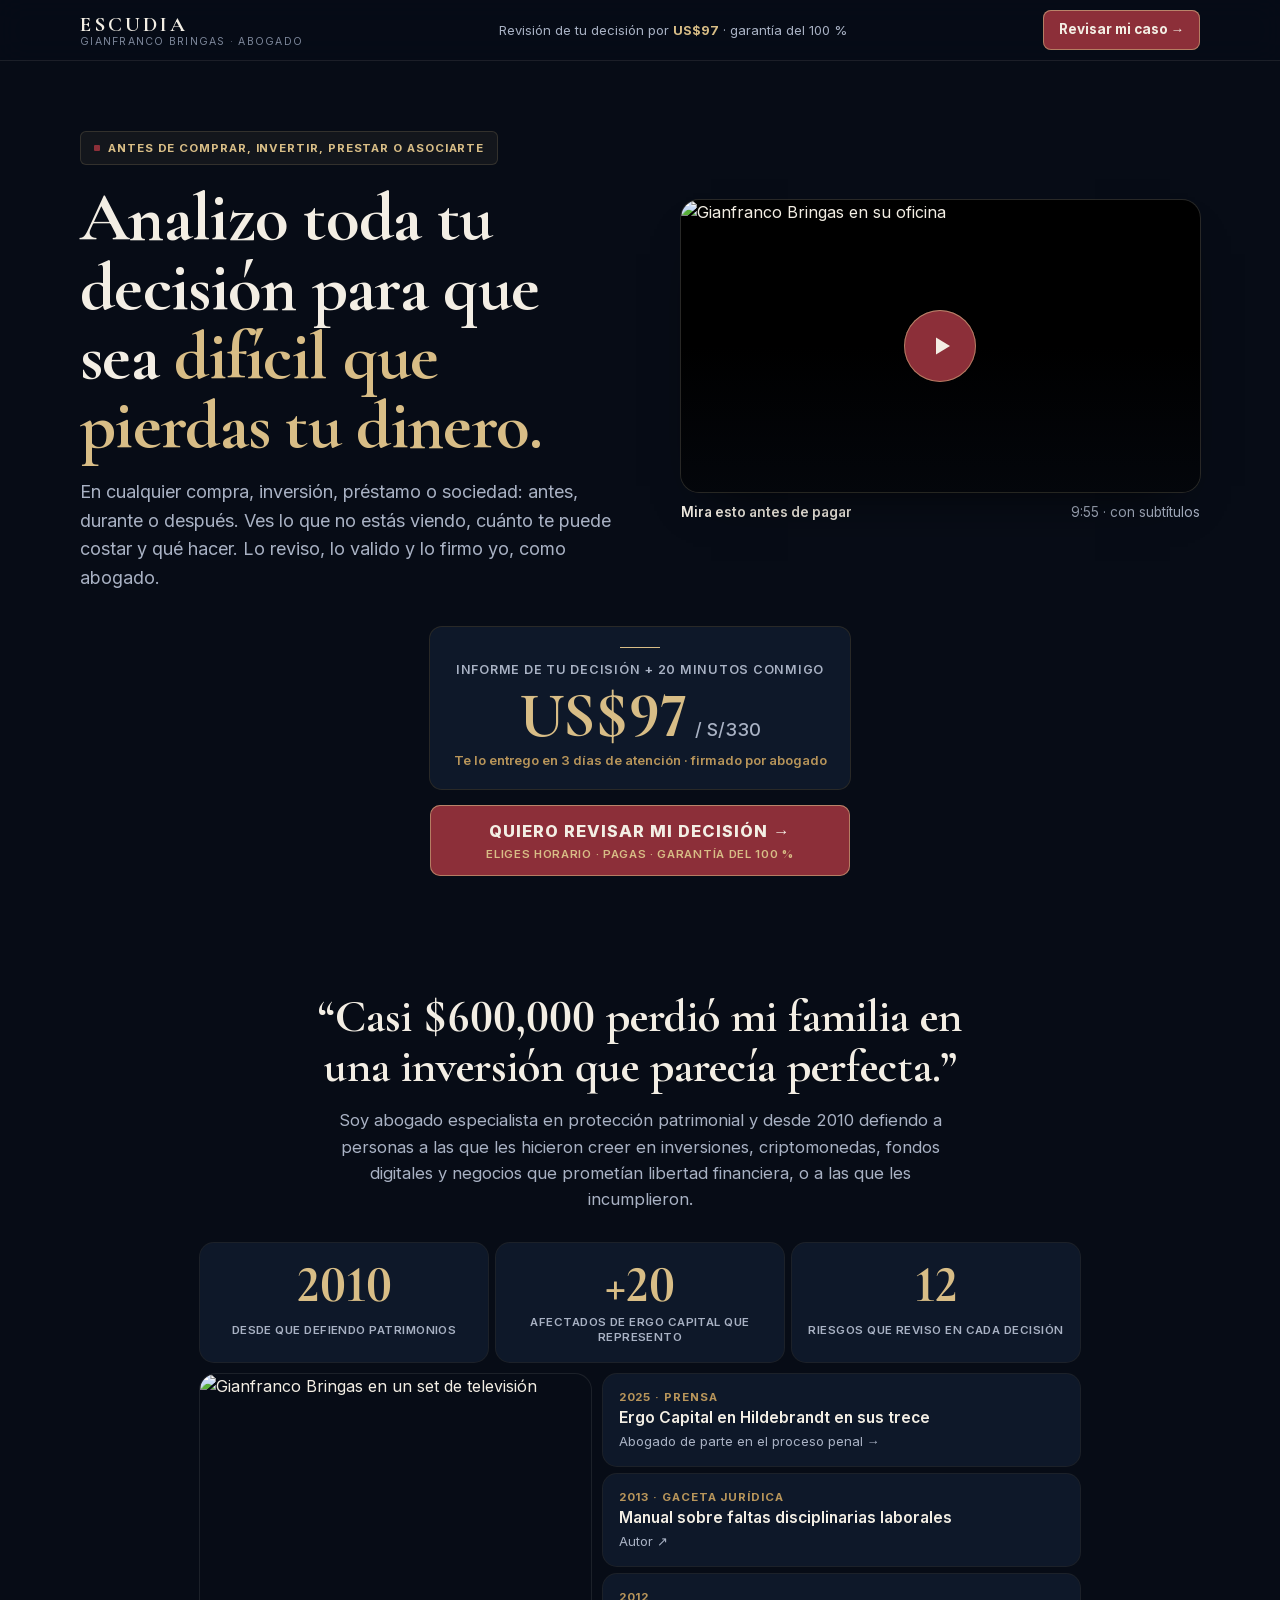
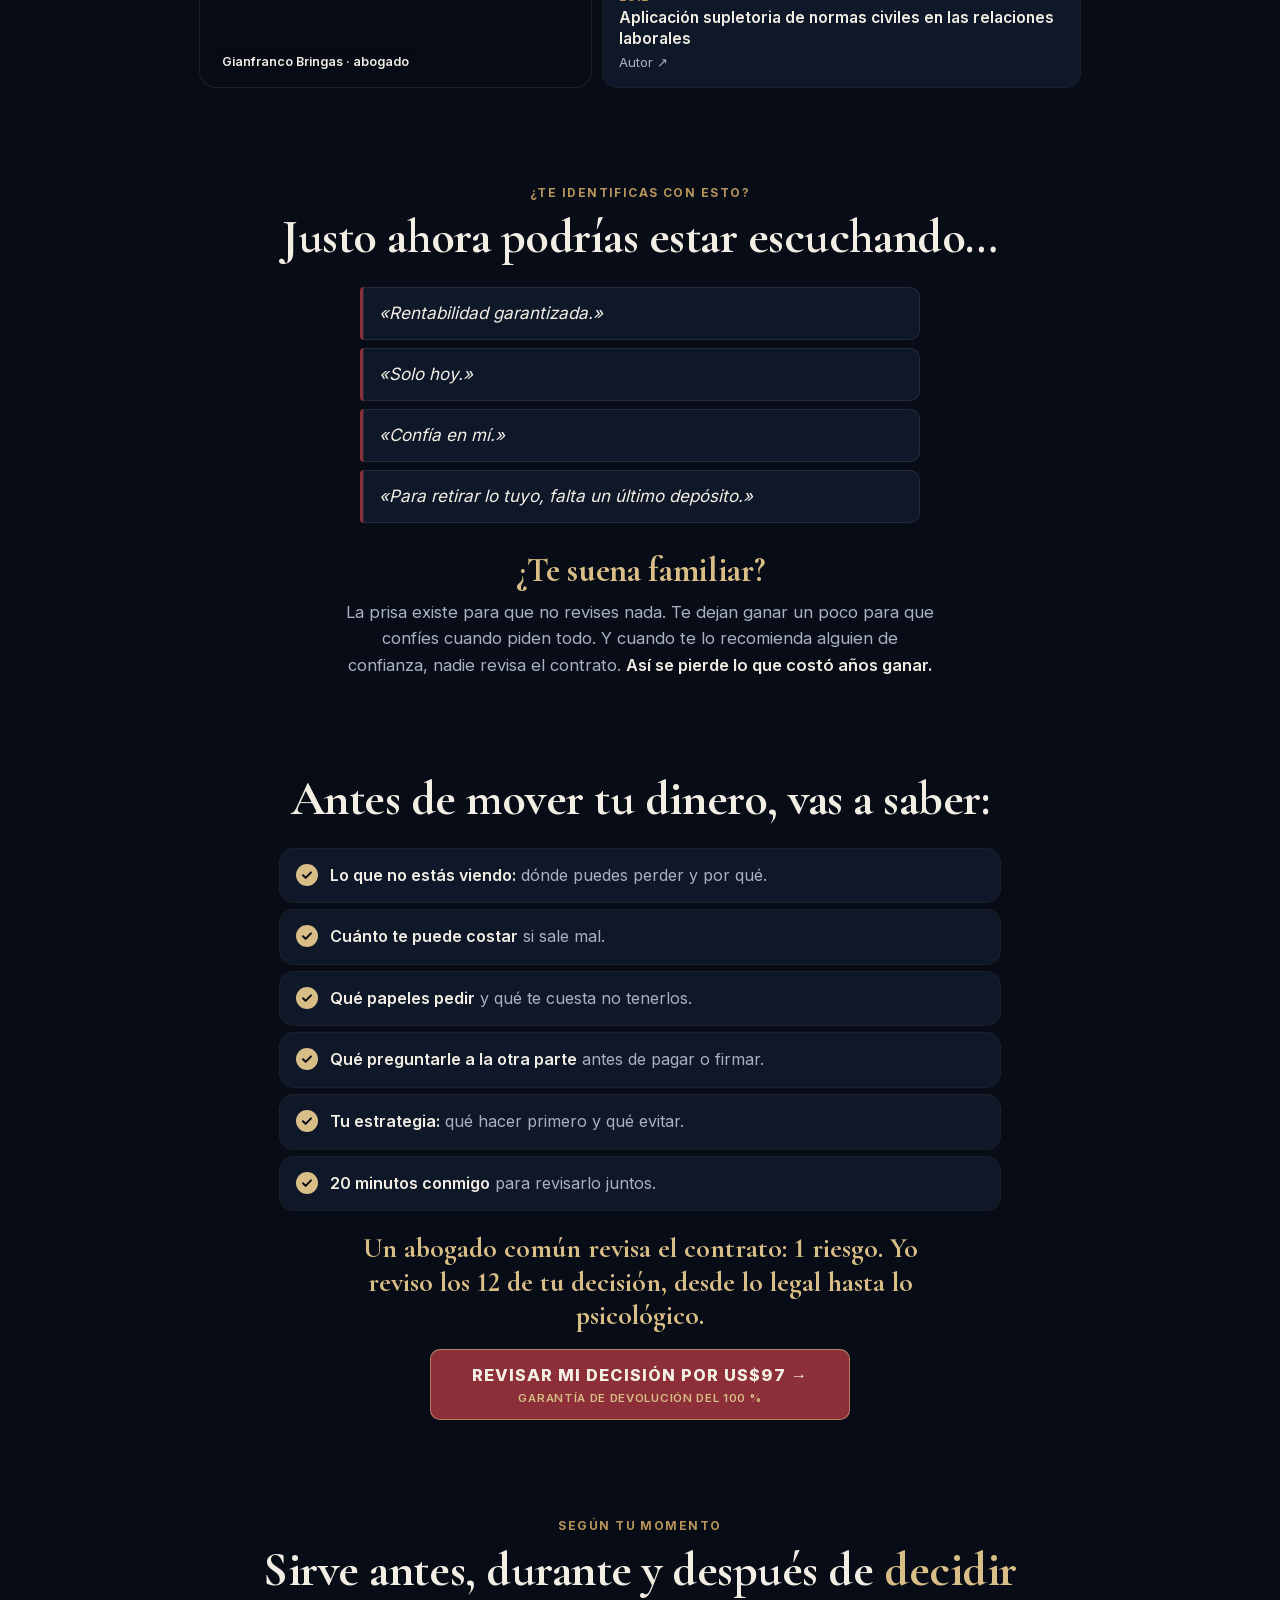
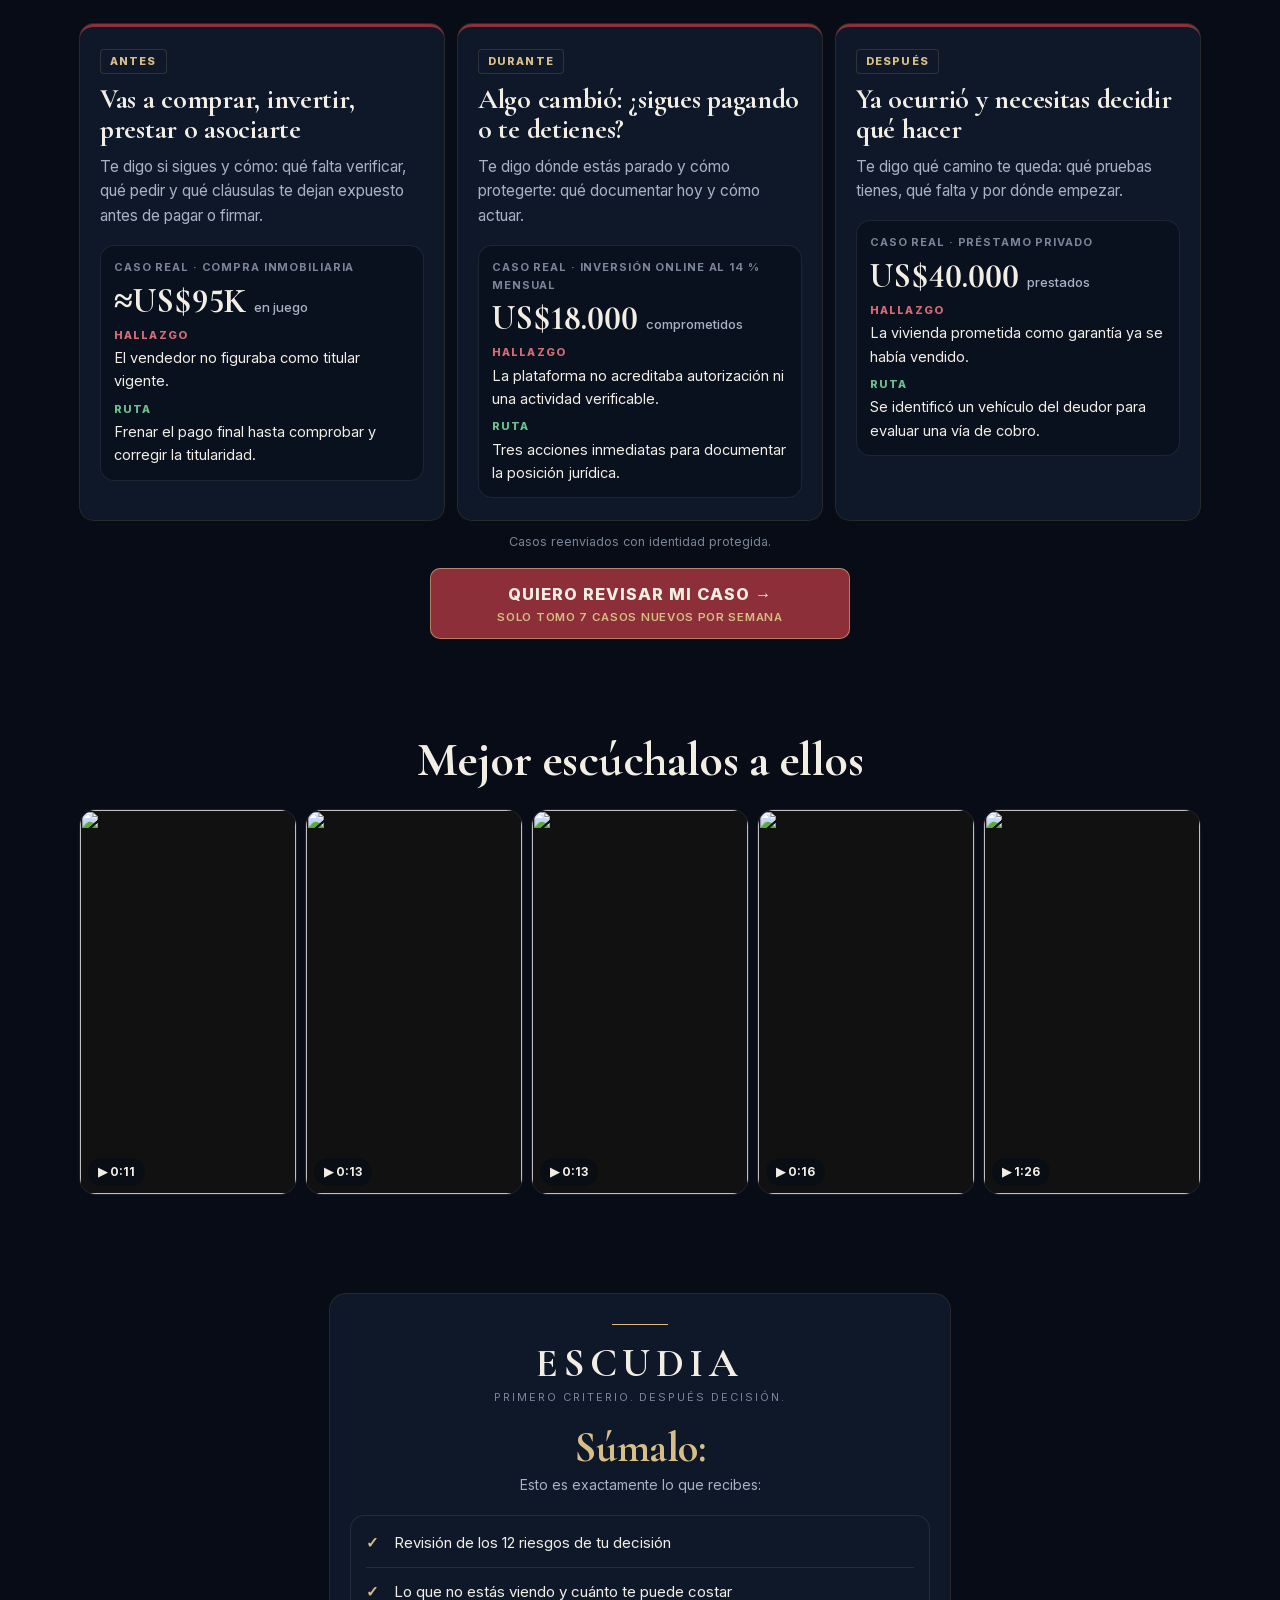
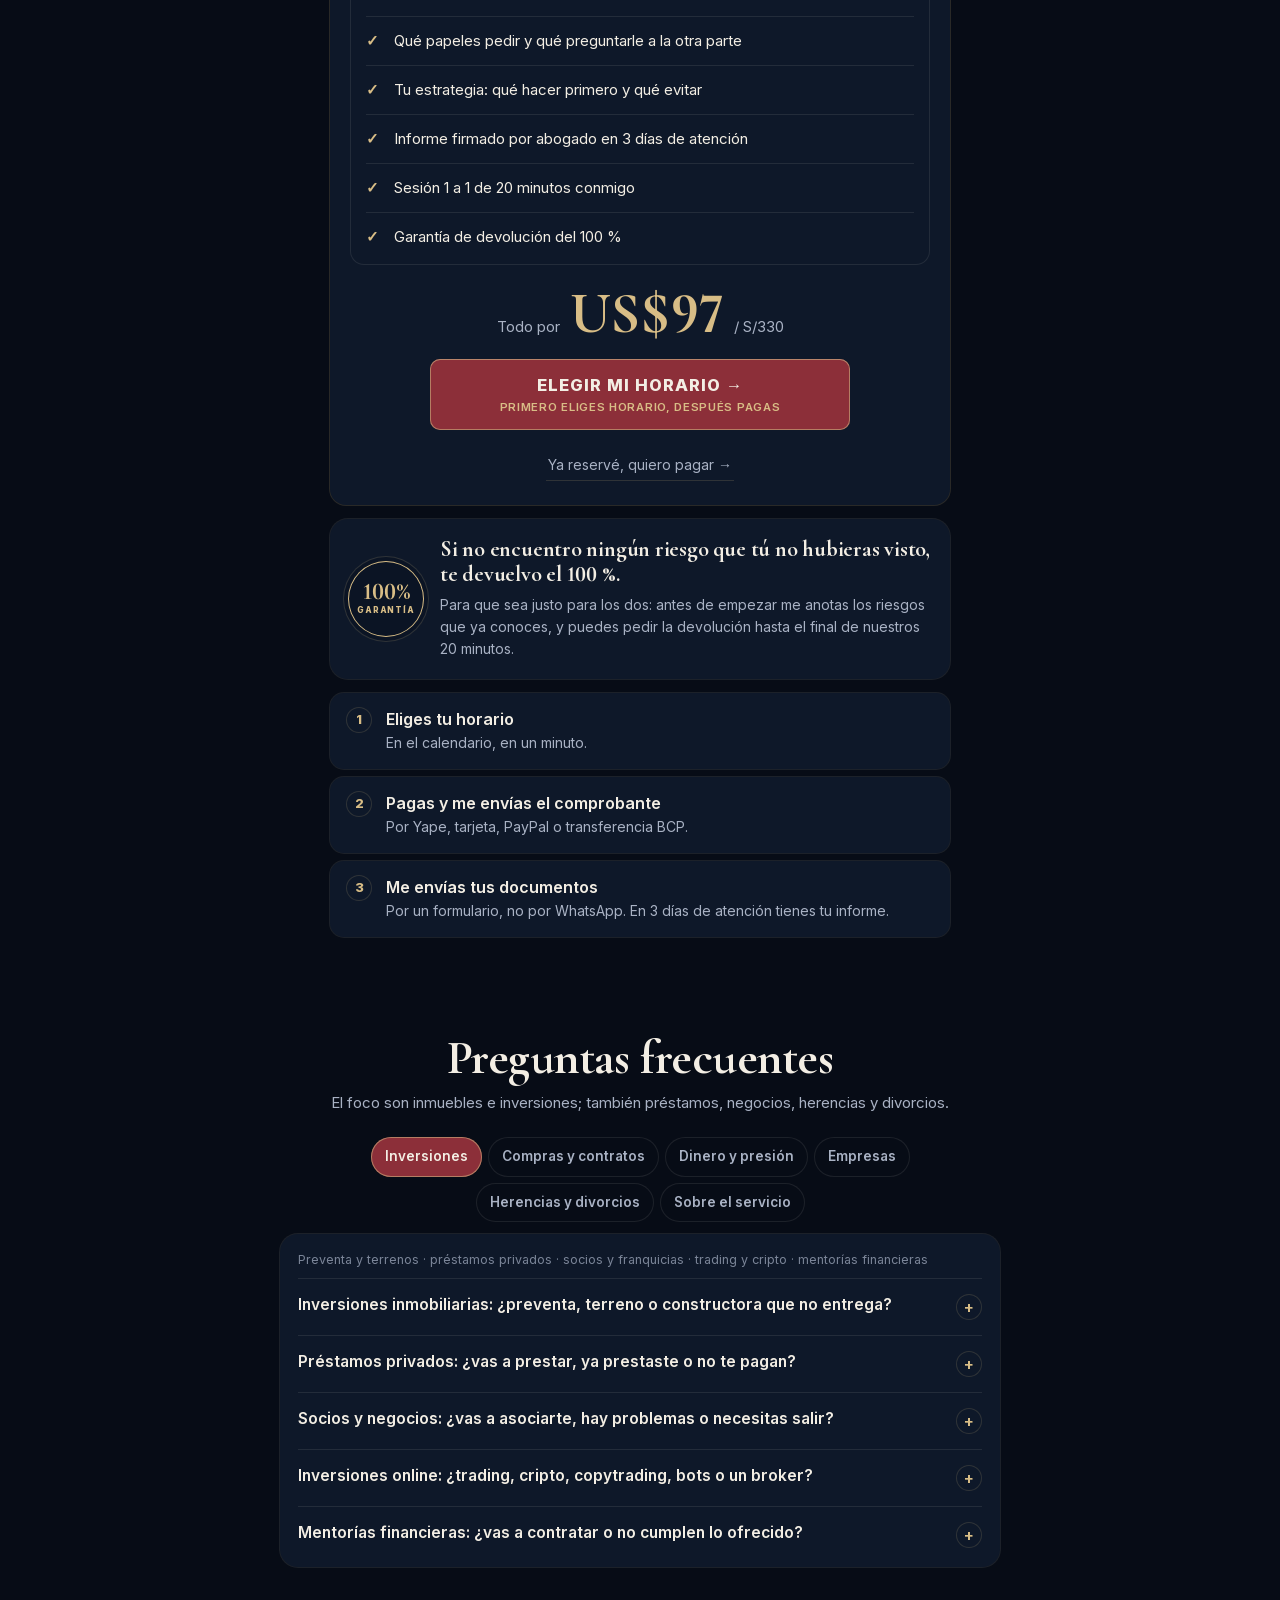
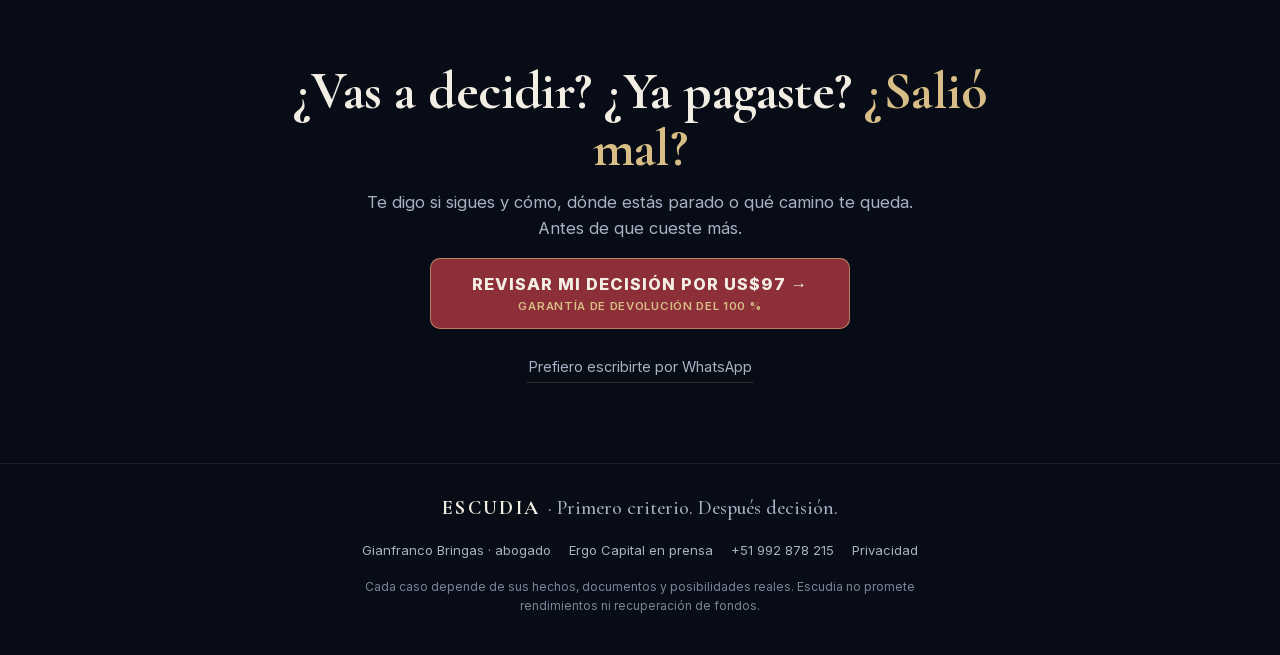
==== commit 9efed6b7: "Landing de oferta (v9.1) como pidió Gianfranco Estructura de su referencia (low-ticket) con su marca" ====
--- a/web/index.html
+++ b/web/index.html
@@ -347,469 +347,302 @@
 }
 </script>
 <link rel="icon" href="assets/favicon.svg" type="image/svg+xml">
+<link rel="preload" href="assets/fonts/cormorantgaramond-var.woff2" as="font" type="font/woff2" crossorigin>
+<link rel="preload" href="assets/fonts/inter-400.woff2" as="font" type="font/woff2" crossorigin>
 <link rel="preload" as="image" href="assets/img/vsl-poster.jpg">
-<meta name="theme-color" content="#f6f2ea">
+<meta name="theme-color" content="#070c16">
 <script>if(!/[?&]static/.test(location.search)&&!matchMedia('(prefers-reduced-motion: reduce)').matches&&((performance.getEntriesByType('navigation')[0]||{}).type!=='back_forward'))document.documentElement.classList.add('ld')</script>
-<script>(function(){var f=new URLSearchParams(location.search).get("fuente");if(f)document.documentElement.dataset.fuente=f})()</script>
 <style>
-@font-face{font-family:"Libre Caslon Display";src:url(assets/fonts/librecaslon-display-400.woff2) format("woff2");font-weight:400;font-style:normal;font-display:swap}
-@font-face{font-family:"Libre Caslon Text";src:url(assets/fonts/librecaslon-text-400.woff2) format("woff2");font-weight:400;font-style:normal;font-display:swap}
-@font-face{font-family:"Libre Caslon Text";src:url(assets/fonts/librecaslon-text-700.woff2) format("woff2");font-weight:700;font-style:normal;font-display:swap}
-@font-face{font-family:"Newsreader";src:url(assets/fonts/newsreader-var.woff2) format("woff2");font-weight:200 800;font-style:normal;font-display:swap}
-@font-face{font-family:"Source Serif 4";src:url(assets/fonts/sourceserif4-400.woff2) format("woff2");font-weight:200 900;font-style:normal;font-display:swap}
+@font-face{font-family:"Cormorant Garamond";src:url(assets/fonts/cormorantgaramond-var.woff2) format("woff2");font-weight:300 700;font-style:normal;font-display:swap}
 @font-face{font-family:"Inter";src:url(assets/fonts/inter-400.woff2) format("woff2");font-weight:100 900;font-style:normal;font-display:swap}
 
-/* v7 · "El chat", vestido de despacho. Same concept as v6 (scams arrive by WhatsApp, his testimonials ARE
-   WhatsApp videos, he answers by WhatsApp, so the page is the conversation), now in HIS brand: the noche,
-   papel, oro and vino of gianfrancobringas.com; Libre Caslon over Inter (see v7.2).
-   His bubbles are noche ink on papel, like a signed letter; findings are written in vino, routes in green,
-   as annotations, not badges. Variable names --blue/--y are kept so pago and docs follow: --blue = noche, --y = oro. */
+/* v9 · landing de oferta (pedido de Gianfranco, 20-11): la estructura de su referencia (blimbooster low-ticket)
+   con SU marca: noche, vino y oro de gianfrancobringas.com, Cormorant Garamond (la serif de su web) + Inter.
+   Solo datos reales: sin precios tachados, sin cifras que no tengan respaldo. */
 :root{
-  --wall:#f6f2ea;--paper-2:#ece5d7;--card:#fffdf8;
-  --blue:#0b1424;--blue-2:#1a2945;--ink:#121a2a;--muted:#5a6170;--soft:#8d8a82;--line:#ddd3c0;
-  --me:#ece5d7;--y:#d8bd86;--gold:#b8955a;--gold-d:#8e6f3c;--cream:#f3eee4;
-  --red:#8c2f39;--amber:#9a5b17;--olive:#6f6420;--green:#2f6b4a;
-  --serif:"Libre Caslon Text",Georgia,serif;--serif-d:"Libre Caslon Display","Libre Caslon Text",Georgia,serif;--sw:400;
-  --sans:Inter,system-ui,-apple-system,"Segoe UI",sans-serif;
-  --spring:linear(0,.009,.035 2.1%,.141,.281 6.7%,.723 12.9%,.938 16.7%,1.017,1.077,1.121,1.149 24.3%,1.159,1.163,1.161,1.154 29.9%,1.129 32.8%,1.051 39.6%,1.017 43.1%,.991,.977 51%,.974 53.8%,.975 57.1%,.997 69.8%,1.003 76.9%,1);
-  --soft-e:linear(0,.06 2.2%,.24 5%,.7 11.4%,.93 16.3%,1.03 20.9%,1.06 25%,1.04 30.5%,1 40%,.995 50%,1);
+  --bg:#070c16;--bg2:#0b1424;--panel:#0e1829;--panel2:#13203a;
+  --line:rgba(216,189,134,.16);--line2:rgba(243,238,228,.09);
+  --gold:#d8bd86;--gold2:#b8955a;--gold3:#8e6f3c;--wine:#8c2f39;--wine-l:#d46b75;
+  --cream:#f3eee4;--muted:#a9b2c4;--soft:#7b8598;--green:#6fbf8e;
+  --serif:"Cormorant Garamond",Georgia,"Times New Roman",serif;
+  --sans:Inter,-apple-system,BlinkMacSystemFont,"Segoe UI",Roboto,sans-serif;
+  --cta:linear-gradient(100deg,#7d2531 0%,#a8434b 34%,#c79a5c 78%,#dcc08a 100%);
+  --ease:cubic-bezier(.2,.8,.2,1);
 }
 *{box-sizing:border-box;margin:0;padding:0}
 [hidden]{display:none!important}
-body{background:var(--wall);color:var(--ink);font:400 16px/1.55 var(--sans);-webkit-font-smoothing:antialiased;overflow-x:clip;font-feature-settings:"cv11","ss01"}
+html{background:var(--bg);scroll-behavior:smooth;scroll-padding-top:76px}
+body{background:radial-gradient(1200px 700px at 12% -8%,rgba(140,47,57,.34),transparent 60%),radial-gradient(900px 600px at 100% 6%,rgba(184,149,90,.14),transparent 60%),var(--bg);background-repeat:no-repeat;color:var(--cream);font:400 16px/1.6 var(--sans);-webkit-font-smoothing:antialiased;overflow-x:clip}
 img,video{display:block;max-width:100%}
 a{color:inherit}
-button,input{font:inherit;color:inherit}
-button{background:none;border:0;cursor:pointer}
+button{font:inherit;color:inherit;background:none;border:0;cursor:pointer}
 ul,ol{list-style:none}
-.col{width:calc(100% - 24px);max-width:880px;margin-inline:auto}
-.skip{position:absolute;left:-999px}.skip:focus{left:16px;top:16px;z-index:99;background:#fff;padding:8px 12px}
-
-.btn{display:inline-flex;align-items:center;justify-content:center;gap:8px;min-height:46px;padding:0 22px;border-radius:6px;background:var(--blue);color:var(--cream);font-weight:600;font-size:15px;letter-spacing:.01em;text-decoration:none;white-space:nowrap;transition:transform .5s var(--spring),background .2s}
-.btn:hover{background:var(--blue-2)}
-.btn:active{transform:scale(.95);transition-duration:.1s}
-.btn.y{background:var(--y);color:var(--blue)}
-.btn.y:hover{background:#e2cb9b}
-.btn.ghost{background:transparent;color:var(--blue);box-shadow:inset 0 0 0 1px var(--blue)}
-
-/* header = the chat bar: who he is, an honest reply-hours status, and real chat actions */
-.bar{position:sticky;top:0;z-index:30;background:rgba(246,242,234,.94);backdrop-filter:blur(14px) saturate(1.2);-webkit-backdrop-filter:blur(14px) saturate(1.2);box-shadow:0 1px 0 var(--line)}
-.bar .col{display:flex;align-items:center;gap:14px;height:72px}
-.me{display:flex;align-items:center;gap:12px;flex:1;min-width:0;text-decoration:none}
-.pic{position:relative;flex:none}
-.pic img{width:46px;height:46px;border-radius:50%;object-fit:cover;object-position:50% 30%;box-shadow:0 0 0 1px var(--gold)}
-.pic i{position:absolute;right:0;bottom:1px;width:12px;height:12px;border-radius:50%;background:#a9a395;box-shadow:0 0 0 2.5px var(--wall);transition:background .3s}
-.bar.open .pic i{background:#2f8a55}
-.who{min-width:0;line-height:1.2}
-.who b{display:block;font-family:var(--serif);font-size:21px;font-weight:var(--sw);letter-spacing:0;white-space:nowrap;overflow:hidden;text-overflow:ellipsis}
-.who small{display:flex;align-items:center;gap:0;font-size:12.5px;color:var(--muted);white-space:nowrap;overflow:hidden;min-width:0;margin-top:1px}
-.who .role{overflow:hidden;text-overflow:ellipsis}
-.who .st{flex:none;transition:color .3s}
-.who .role+.st::before{content:"·";margin:0 7px;color:var(--soft)}
-.bar.open .who .st{color:#2a6f47;font-weight:600}
-.who .st.typing-now{color:var(--gold-d)!important;font-weight:600}
-.acts{display:flex;align-items:center;gap:4px;flex:none}
-.ic{width:42px;height:42px;border-radius:50%;display:grid;place-items:center;color:var(--blue);text-decoration:none;transition:background .2s,transform .5s var(--spring)}
-.ic:hover{background:var(--paper-2)}
-.ic:active{transform:scale(.88);transition-duration:.1s}
-.ic svg{width:21px;height:21px}
-.book{margin-left:6px;padding:0 8px 0 18px;gap:10px;min-height:44px}
-.book em{font-style:normal;font-size:13px;font-weight:600;color:var(--y);border-left:1px solid rgba(216,189,134,.35);padding:2px 4px 2px 10px}
-.who .st .s{display:none}
-@media(max-width:640px){.who .role{display:none}.who .role+.st::before{display:none}.who .st .l{display:none}.who .st .s{display:inline}}
-@media(max-width:430px){.bar .col{gap:8px}.acts a.ic{display:none}.ic{width:38px;height:38px}.book{padding:0 16px;font-size:14.5px;margin-left:0}.book em{display:none}.pic img{width:42px;height:42px}.who b{font-size:19.5px}}
-
-/* title above the conversation */
-.title{padding:30px 0 4px}
-.title h1{font-family:var(--serif);font-size:clamp(40px,9.6vw,80px);font-weight:var(--sw);letter-spacing:-.012em;line-height:.98;color:var(--blue)}
-.title mark{background:none;color:var(--gold-d);padding:0}
-.title p{margin-top:14px;color:var(--muted);font-size:16.5px;line-height:1.55;max-width:560px}
-@media(min-width:900px){.title{padding-top:54px}.title p{font-size:18px}}
-
-/* chat */
-.chat{padding:10px 0 30px;display:flex;flex-direction:column;gap:6px}
-.day{align-self:center;color:var(--muted);font-size:12px;font-weight:600;letter-spacing:.06em;padding:4px 12px;margin:10px 0 4px}
-.sys{align-self:center;display:flex;align-items:center;gap:12px;text-align:center;color:var(--gold-d);font-family:var(--serif);font-size:17px;font-weight:var(--sw);padding:6px 0;margin:10px 0}
-.sys::before,.sys::after{content:"";width:34px;height:1px;background:var(--gold)}
-.msg{display:flex;gap:10px;align-items:flex-end;max-width:min(640px,94%);opacity:0;transform:translateY(14px) scale(.97);transform-origin:bottom left;transition:opacity .35s,transform .6s var(--spring)}
-.msg.in{opacity:1;transform:none}
-.msg+.msg{margin-top:-2px}
-.av{width:34px;height:34px;border-radius:50%;flex:none;object-fit:cover;background:#d6cdbb;display:grid;place-items:center;font-weight:var(--sw);color:#fff;font-size:15px;font-family:var(--serif)}
-img.av{box-shadow:0 0 0 1px var(--gold)}
-.av.ghost{visibility:hidden}
-.b{min-width:0;max-width:100%;background:var(--card);border-radius:16px 16px 16px 4px;padding:10px 15px 8px;box-shadow:0 0 0 1px var(--line);font-size:clamp(16px,1.9vw,18px);line-height:1.45}
-.b .name{display:block;font-size:12.5px;font-weight:600;letter-spacing:.01em;margin-bottom:2px}
-.b time{display:block;text-align:right;font-size:11px;color:var(--soft);margin-top:3px;font-variant-numeric:tabular-nums}
-.them .name{color:var(--red)}
-.them .b time{display:inline;margin-left:10px;float:right;margin-top:6px}
-.g .b{background:var(--blue);color:var(--cream);box-shadow:none}
-.g .b .name{color:var(--y)}
-.g .b time{color:rgba(243,238,228,.5)}
-.g .b mark{background:none;color:var(--y)}
-.g .b a{color:var(--cream);text-decoration-color:rgba(216,189,134,.7);text-underline-offset:3px}
-.big{font-family:var(--serif);font-size:clamp(26px,3.6vw,38px);font-weight:var(--sw);letter-spacing:-.005em;line-height:1.1}
-.big time{font-family:var(--sans);font-weight:400}
-.you{align-self:flex-end;transform-origin:bottom right}
-.you .b{background:var(--me);border-radius:16px 16px 4px 16px;box-shadow:none}
-.you .b time{color:#8a7d63}
-.wide{width:100%}
-.wide .b{flex:1}
-@media(min-width:900px){.av{width:42px;height:42px}}
-
-/* video bubble = the VSL */
-.vid{padding:5px;flex:1}
-.vframe{position:relative;border-radius:12px;overflow:hidden;aspect-ratio:16/9;background:#000;width:100%}
+.wrap{width:calc(100% - 32px);max-width:1120px;margin-inline:auto}
+.narrow{max-width:720px}
+.c{text-align:center}
+.skip{position:absolute;left:-999px}.skip:focus{left:16px;top:16px;z-index:99;background:#fff;color:#000;padding:8px 12px}
+h1,h2,h3{font-family:var(--serif);font-weight:700;letter-spacing:-.01em;line-height:1.05;font-variant-numeric:lining-nums}
+em{font-style:normal;color:var(--gold)}
+
+/* top bar */
+.top{position:sticky;top:0;z-index:40;background:rgba(7,12,22,.82);backdrop-filter:blur(14px) saturate(1.3);-webkit-backdrop-filter:blur(14px) saturate(1.3);border-bottom:1px solid var(--line2)}
+.top .wrap{display:flex;align-items:center;gap:16px;height:60px}
+.brand{display:grid;text-decoration:none;line-height:1.1;flex:none}
+.brand b{font-family:var(--serif);font-weight:700;font-size:21px;letter-spacing:.14em;color:var(--cream)}
+.brand small{font-size:10.5px;letter-spacing:.12em;text-transform:uppercase;color:var(--soft)}
+.strip{flex:1;text-align:center;font-size:13px;color:var(--muted);display:none}
+.strip b{color:var(--gold);font-weight:700}
+.cta-s{margin-left:auto;flex:none;min-height:40px;padding:0 16px;border-radius:999px;background:var(--cta);color:#1a0d0f;font-weight:700;font-size:13.5px;box-shadow:0 8px 22px -10px rgba(199,154,92,.7);transition:transform .4s var(--ease),filter .2s}
+.cta-s:hover{filter:brightness(1.07)}
+.cta-s:active{transform:scale(.95)}
+@media(min-width:860px){.strip{display:block}}
+
+/* hero */
+.hero{padding:34px 0 10px}
+.hero-g{display:grid;gap:26px;align-items:center}
+.pill{display:inline-flex;align-items:center;gap:8px;font-size:11.5px;font-weight:700;letter-spacing:.08em;text-transform:uppercase;color:var(--gold);border:1px solid var(--line);background:rgba(216,189,134,.06);border-radius:999px;padding:7px 13px;margin-bottom:18px}
+.pill i{width:6px;height:6px;border-radius:50%;background:var(--wine-l);box-shadow:0 0 0 3px rgba(212,107,117,.18)}
+.hero h1{font-size:clamp(40px,11vw,68px);line-height:1;color:var(--cream)}
+.hero h1 em{display:inline;background:linear-gradient(100deg,#d8bd86,#c79a5c 60%,#e6d0a0);-webkit-background-clip:text;background-clip:text;color:transparent}
+.lead{margin-top:18px;font-size:16.5px;color:var(--muted);max-width:560px}
+.vsl{margin:0}
+.vframe{position:relative;aspect-ratio:16/9;border-radius:18px;overflow:hidden;background:#000;box-shadow:0 0 0 1px var(--line),0 30px 70px -30px rgba(140,47,57,.55),0 20px 50px -30px rgba(0,0,0,.8)}
 .vframe img,.vframe video{position:absolute;inset:0;width:100%;height:100%;object-fit:cover}
 .vframe video{object-fit:contain}
-.vframe .p{position:absolute;inset:0;display:grid;place-items:center;background:linear-gradient(transparent 45%,rgba(11,20,36,.6))}
-.vframe .p span{width:74px;height:74px;border-radius:50%;background:rgba(246,242,234,.96);display:grid;place-items:center;box-shadow:0 0 0 1px var(--gold);transition:transform .5s var(--spring)}
-.vframe .p:active span{transform:scale(.9)}
-.vframe .p svg{width:24px;height:24px;margin-left:4px;fill:var(--blue)}
-.vframe .len{position:absolute;left:12px;bottom:10px;color:#fff;font-size:13px;font-weight:600;pointer-events:none}
-.vframe.on .p,.vframe.on .len,.vframe.on img{display:none}
-.vid .cap{display:flex;justify-content:space-between;gap:10px;padding:8px 10px 4px;font-size:15.5px}
-.vid .cap time{margin:0}
-
-/* poll (WhatsApp-style) */
-.poll .q{font-family:var(--serif);font-weight:var(--sw);font-size:clamp(24px,2.8vw,30px);letter-spacing:0;line-height:1.15}
-.poll .hint{font-size:12.5px;opacity:.65;margin:4px 0 10px}
-.opt{display:grid;grid-template-columns:24px 1fr;gap:12px;align-items:start;width:100%;text-align:left;padding:11px 4px;border-top:1px solid rgba(216,189,134,.18);font-size:clamp(15.5px,1.8vw,17px);line-height:1.4;transition:background .2s}
-.opt:first-of-type{border-top:0}
-.opt .ck{width:22px;height:22px;border-radius:50%;box-shadow:inset 0 0 0 1.5px rgba(216,189,134,.75);display:grid;place-items:center;transition:background .2s,transform .5s var(--spring),box-shadow .2s}
-.opt .ck svg{width:13px;height:13px;opacity:0;transition:opacity .2s}
-.opt[aria-pressed=true] .ck,.opt[aria-checked=true] .ck{background:var(--y);box-shadow:none;animation:pop .5s var(--spring)}
-.opt[aria-pressed=true] .ck svg,.opt[aria-checked=true] .ck svg{opacity:1}
-.opt:active .ck{transform:scale(.85)}
-.poll-foot{display:flex;justify-content:flex-end;align-items:center;gap:10px;margin-top:8px;padding-top:9px;border-top:1px solid rgba(216,189,134,.18);font-size:13px;opacity:.85}
-.poll-foot b{color:var(--y)}
-@keyframes pop{0%{transform:scale(.6)}100%{transform:scale(1)}}
-
-/* list message: what he tells you (a written list, not three cards) */
-.layers{margin-top:10px;display:grid;gap:0;border-top:1px solid rgba(216,189,134,.25)}
-.layers div{padding:12px 0 11px 16px;border-bottom:1px solid rgba(216,189,134,.25);position:relative}
-.layers div::before{content:"";position:absolute;left:0;top:16px;bottom:15px;width:2px;background:var(--y)}
-.layers b{display:block;font-family:var(--serif);font-size:23px;font-weight:var(--sw);line-height:1.15;color:var(--cream)}
-.layers small{opacity:.78;font-size:15px;line-height:1.45;display:block;margin-top:3px}
-
-/* pdf attachment */
-.pdf{display:flex;gap:12px;align-items:center;text-decoration:none;background:rgba(243,238,228,.08);border-radius:10px;padding:10px 12px;margin:6px 0 4px;transition:background .2s}
-.pdf:hover{background:rgba(243,238,228,.14)}
-.pdf i{width:40px;height:48px;border-radius:4px;background:var(--cream);color:var(--red);display:grid;place-items:center;font-style:normal;font-weight:700;font-size:11px;flex:none}
-.pdf b{display:block;font-size:15.5px}.pdf small{font-size:12.5px;opacity:.78}
-.map{margin-top:8px;background:var(--card);color:var(--ink);border-radius:10px;padding:10px 12px;font-size:13.5px}
-.map li{display:flex;justify-content:space-between;align-items:center;gap:10px;padding:7px 0;border-bottom:1px solid var(--line)}
-.map li:last-child{border-bottom:0}
-/* risk levels are written annotations (small caps in their colour), not pills */
-.lvl{display:inline-block;font-size:11px;font-weight:700;letter-spacing:.1em;text-transform:uppercase;white-space:nowrap;color:var(--c)}
-.l-red{--c:var(--red)}.l-amber{--c:var(--amber)}.l-olive{--c:var(--olive)}.l-green{--c:var(--green)}
-.map .score{display:flex;align-items:center;gap:10px;margin-top:6px;padding:8px 10px;border-radius:8px;background:#f3e4e2;color:var(--red);font-weight:700}
-.map .score span{font-family:var(--serif);font-size:30px}
-
-/* forwarded = cases (a file note: amount in serif, finding in vino, route in green) */
-.fwd{font-size:12.5px;font-style:italic;color:var(--soft);display:flex;align-items:center;gap:5px;margin-bottom:6px}
-.case .b{background:var(--card)!important;box-shadow:0 0 0 1px var(--line)}
-.case .amt{font-family:var(--serif);font-size:clamp(32px,4vw,42px);font-weight:var(--sw);line-height:1;color:var(--blue)}
-.case .amt small{font-family:var(--sans);font-size:13.5px;font-weight:500;color:var(--muted);margin-left:8px}
-.case .k{font-size:12px;color:var(--gold-d);font-weight:600;letter-spacing:.08em;text-transform:uppercase;margin-bottom:6px}
-.case .hr{display:grid;gap:0;margin-top:12px;font-size:15.5px;border-top:1px solid var(--line)}
-.case .hr p{display:grid;grid-template-columns:86px 1fr;gap:10px;align-items:baseline;padding:10px 0;border-bottom:1px solid var(--line)}
-.case .hr p:last-child{border-bottom:0;padding-bottom:2px}
-.case .code{font-size:11.5px;color:var(--soft);font-weight:600;margin-top:6px}
-
-/* video notes = testimonials */
-.notes{display:grid;grid-auto-flow:column;grid-auto-columns:118px;gap:8px;overflow-x:auto;padding:6px 2px 4px;scrollbar-width:none;margin-top:4px}
+.play{position:absolute;inset:0;display:grid;place-items:center;background:linear-gradient(transparent 40%,rgba(7,12,22,.55))}
+.play span{width:72px;height:72px;border-radius:50%;background:var(--cta);display:grid;place-items:center;box-shadow:0 10px 30px -8px rgba(199,154,92,.7);transition:transform .4s var(--ease)}
+.play:hover span{transform:scale(1.06)}
+.play svg{width:24px;height:24px;margin-left:4px;fill:#1a0d0f}
+.vframe.on .play,.vframe.on img{display:none}
+.vsl figcaption{display:flex;justify-content:space-between;gap:12px;margin-top:10px;font-size:13.5px;color:var(--muted)}
+.vsl figcaption b{color:var(--cream);font-weight:600}
+@media(min-width:900px){.hero{padding:70px 0 20px}.hero-g{grid-template-columns:1.05fr 1fr;gap:56px}.hero h1{font-size:clamp(54px,5.4vw,72px)}.lead{font-size:18px}}
+
+/* offer card + CTA */
+.offer{margin:34px auto 0;max-width:420px;text-align:center;padding:20px 20px 18px;border-radius:18px;background:linear-gradient(180deg,rgba(19,32,58,.9),rgba(11,20,36,.9));box-shadow:0 0 0 1px var(--line),0 24px 60px -30px rgba(0,0,0,.8)}
+.o-k{font-size:12.5px;font-weight:600;letter-spacing:.06em;text-transform:uppercase;color:var(--muted)}
+.o-p{display:flex;justify-content:center;align-items:baseline;gap:8px;margin:4px 0 2px}
+.o-p b{font-family:var(--serif);font-size:64px;line-height:1;font-weight:700;color:var(--gold);font-variant-numeric:lining-nums}
+.o-p span{font-size:18px;color:var(--muted);font-weight:500}
+.o-n{font-size:13px;color:var(--wine-l);font-weight:600}
+.cta-w{display:flex;justify-content:center;margin-top:16px}
+.cta{display:grid;justify-items:center;gap:3px;width:100%;max-width:420px;padding:16px 20px 13px;border-radius:16px;background:var(--cta);color:#1a0d0f;box-shadow:0 14px 40px -14px rgba(168,67,75,.75),inset 0 1px 0 rgba(255,255,255,.35);transition:transform .4s var(--ease),filter .2s;text-align:center}
+.cta span{font-weight:800;font-size:16.5px;letter-spacing:.02em;text-transform:uppercase;line-height:1.25}
+.cta i{font-style:normal;display:inline-block;transition:transform .3s var(--ease)}
+.cta:hover{filter:brightness(1.06)}.cta:hover i{transform:translateX(4px)}
+.cta:active{transform:scale(.97)}
+.cta small{font-size:11.5px;font-weight:600;letter-spacing:.06em;text-transform:uppercase;opacity:.78}
+
+/* sections */
+.sec{padding:64px 0 0}
+.sec h2{font-size:clamp(32px,8vw,48px);color:var(--cream)}
+.k{font-size:12px;font-weight:700;letter-spacing:.12em;text-transform:uppercase;color:var(--wine-l);margin-bottom:10px}
+@media(min-width:900px){.sec{padding:96px 0 0}}
+
+/* story */
+.story blockquote{font-family:var(--serif);font-weight:700;font-size:clamp(30px,7.6vw,46px);line-height:1.08;text-align:center;color:var(--cream)}
+.story .narrow>p{margin:16px auto 0;text-align:center;color:var(--muted);font-size:16.5px;max-width:620px}
+.facts{display:grid;grid-template-columns:repeat(3,1fr);gap:8px;margin:30px auto 0;max-width:880px}
+.facts div{display:grid;justify-items:center;text-align:center;gap:4px;padding:16px 8px;border-radius:14px;background:var(--panel);box-shadow:0 0 0 1px var(--line2)}
+.facts b{font-family:var(--serif);font-size:clamp(34px,9vw,52px);line-height:1;color:var(--gold);font-variant-numeric:lining-nums}
+.facts span{font-size:11.5px;line-height:1.35;color:var(--muted);text-transform:uppercase;letter-spacing:.04em;font-weight:600}
+.proof{display:grid;gap:12px;margin:12px auto 0;max-width:880px}
+.ph{position:relative;margin:0;border-radius:16px;overflow:hidden;box-shadow:0 0 0 1px var(--line2)}
+.ph img{width:100%;aspect-ratio:4/3;object-fit:cover;object-position:50% 35%}
+.ph figcaption{position:absolute;left:12px;bottom:10px;font-size:12.5px;font-weight:600;background:rgba(7,12,22,.7);padding:5px 10px;border-radius:999px;backdrop-filter:blur(6px)}
+.creds{display:grid;gap:8px}
+.creds a{display:grid;gap:2px;padding:14px 16px;border-radius:14px;background:var(--panel);box-shadow:0 0 0 1px var(--line2);text-decoration:none;transition:box-shadow .2s,background .2s}
+.creds a:hover{box-shadow:0 0 0 1px var(--line);background:var(--panel2)}
+.creds small{font-size:11.5px;font-weight:700;letter-spacing:.08em;text-transform:uppercase;color:var(--gold2)}
+.creds b{font-weight:600;font-size:15.5px;line-height:1.35}
+.creds span{font-size:13px;color:var(--muted)}
+@media(min-width:760px){.proof{grid-template-columns:1fr 1fr;align-items:stretch}.ph img{height:100%;aspect-ratio:auto}.creds{align-content:center}}
+
+/* pain */
+.pain h2{text-align:center}
+.pain .k{text-align:center}
+.heard{display:grid;gap:8px;margin:24px auto 0;max-width:560px}
+.heard li{padding:13px 16px;border-radius:12px;background:rgba(140,47,57,.12);box-shadow:inset 0 0 0 1px rgba(212,107,117,.22);font-size:17px;font-style:italic;color:#efd9db}
+.pain h3{margin-top:30px;text-align:center;font-size:clamp(26px,6vw,34px);color:var(--gold)}
+.pain-p{margin:10px auto 0;max-width:600px;text-align:center;color:var(--muted);font-size:16.5px}
+.pain-p b{color:var(--cream);font-weight:600}
+
+/* checklist */
+.gets h2{text-align:center}
+.checks{display:grid;gap:8px;margin-top:24px}
+.checks li{position:relative;padding:14px 16px 14px 50px;border-radius:14px;background:var(--panel);box-shadow:0 0 0 1px var(--line2);font-size:16px;color:var(--muted)}
+.checks li b{color:var(--cream);font-weight:600}
+.checks li::before{content:"";position:absolute;left:16px;top:15px;width:22px;height:22px;border-radius:50%;background:var(--gold) url("data:image/svg+xml,%3Csvg xmlns='http://www.w3.org/2000/svg' viewBox='0 0 14 14'%3E%3Cpath d='M3 7.3l2.6 2.6L11 4.4' fill='none' stroke='%23070c16' stroke-width='2' stroke-linecap='round' stroke-linejoin='round'/%3E%3C/svg%3E") center/14px no-repeat}
+.gold-line{margin:22px auto 0;text-align:center;font-family:var(--serif);font-weight:700;font-size:clamp(22px,5.4vw,28px);line-height:1.2;color:var(--gold);max-width:620px}
+
+/* moments */
+.mcards{display:grid;gap:14px;margin-top:28px}
+.mcard{display:grid;gap:10px;align-content:start;padding:22px 20px;border-radius:20px;background:linear-gradient(180deg,var(--panel2),var(--panel));box-shadow:0 0 0 1px var(--line),0 30px 60px -40px rgba(0,0,0,.9)}
+.tag{justify-self:start;font-size:11px;font-weight:800;letter-spacing:.1em;text-transform:uppercase;color:#1a0d0f;background:var(--gold);padding:4px 10px;border-radius:6px}
+.mcard h3{font-size:28px;line-height:1.08}
+.mcard>p:not(.tag){color:var(--muted);font-size:15.5px}
+.case{margin-top:6px;padding:14px;border-radius:14px;background:rgba(7,12,22,.55);box-shadow:inset 0 0 0 1px var(--line2);display:grid;gap:8px;font-size:14.5px}
+.cs-k{font-size:11px;font-weight:700;letter-spacing:.08em;text-transform:uppercase;color:var(--soft)}
+.cs-a{font-family:var(--serif);font-weight:700;font-size:34px;line-height:1;color:var(--cream);font-variant-numeric:lining-nums}
+.cs-a small{font-family:var(--sans);font-size:13px;font-weight:500;color:var(--muted)}
+.case p:not(.cs-k):not(.cs-a){display:grid;gap:2px}
+.case .h,.case .r{font-size:11px;font-weight:800;letter-spacing:.1em;text-transform:uppercase}
+.case .h{color:var(--wine-l)}.case .r{color:var(--green)}
+.note-c{margin-top:12px;text-align:center;font-size:12.5px;color:var(--soft)}
+@media(min-width:900px){.mcards{grid-template-columns:repeat(3,1fr)}}
+
+/* testimonials */
+.notes{display:grid;grid-auto-flow:column;grid-auto-columns:42%;gap:10px;overflow-x:auto;scrollbar-width:none;margin-top:24px;padding-bottom:4px;scroll-snap-type:x mandatory}
 .notes::-webkit-scrollbar{display:none}
-.note{position:relative;aspect-ratio:9/16;border-radius:12px;overflow:hidden;background:#222;transition:transform .5s var(--spring)}
-.note:active{transform:scale(.95);transition-duration:.1s}
+.note{position:relative;aspect-ratio:9/16;border-radius:16px;overflow:hidden;background:#111;box-shadow:0 0 0 1px var(--line2);scroll-snap-align:start;transition:transform .4s var(--ease)}
+.note:active{transform:scale(.97)}
 .note img{width:100%;height:100%;object-fit:cover}
-.note span{position:absolute;left:6px;bottom:6px;background:rgba(11,20,36,.7);color:var(--cream);font-size:11.5px;font-weight:600;border-radius:999px;padding:3px 8px}
-@media(min-width:900px){.notes{grid-auto-columns:1fr;grid-auto-flow:row;grid-template-columns:repeat(5,1fr);overflow:visible}}
-
-/* photo message = about */
-.photo{padding:4px;flex:1}
-.photo img{border-radius:12px;width:100%;height:auto;aspect-ratio:4/3;object-fit:cover;object-position:50% 40%}
-.photo .cap{padding:8px 10px 2px}
-.books{display:grid;gap:0;margin-top:10px;border-top:1px solid rgba(216,189,134,.25)}
-.books a{display:flex;justify-content:space-between;gap:10px;padding:11px 2px;font-size:14.5px;text-decoration:none;border-bottom:1px solid rgba(216,189,134,.25);transition:color .2s}
-.books a:hover{color:var(--y)}
-.books b{color:var(--y);font-weight:600}
-
-/* quick replies */
-.qr{display:flex;flex-wrap:wrap;gap:8px;margin:4px 0 4px 44px}
-@media(min-width:900px){.qr{margin-left:52px}}
-
-/* faq inside a bubble */
-.faqb .ftabs{display:flex;gap:4px;overflow-x:auto;margin:10px 0 6px;scrollbar-width:none;border-bottom:1px solid rgba(216,189,134,.25)}
-.faqb .ftabs::-webkit-scrollbar{display:none}
-.ftab{white-space:nowrap;font-size:13.5px;font-weight:600;padding:9px 10px 10px;color:rgba(243,238,228,.65);box-shadow:inset 0 -2px 0 transparent;transition:color .2s,box-shadow .2s}
+.note span{position:absolute;left:8px;bottom:8px;background:rgba(7,12,22,.75);color:var(--cream);font-size:12px;font-weight:700;border-radius:999px;padding:4px 10px}
+@media(min-width:900px){.notes{grid-auto-flow:row;grid-template-columns:repeat(5,1fr);overflow:visible}}
+
+/* stack */
+.sum{max-width:620px;margin:0 auto;padding:30px 20px 24px;border-radius:24px;text-align:center;background:linear-gradient(180deg,var(--panel2),var(--bg2));box-shadow:0 0 0 1px var(--line),0 40px 90px -40px rgba(140,47,57,.55)}
+.sum-b{font-family:var(--serif);font-weight:700;font-size:40px;letter-spacing:.14em;line-height:1;color:var(--cream)}
+.sum-s{font-size:11px;letter-spacing:.18em;text-transform:uppercase;color:var(--soft);margin-top:6px}
+.sum h2{margin-top:20px;font-size:42px;color:var(--gold)}
+.sum-l{font-size:14px;color:var(--muted);margin-top:4px}
+.sum ul{margin:18px 0 0;text-align:left;border-radius:14px;box-shadow:inset 0 0 0 1px var(--line2);padding:4px 16px}
+.sum li{position:relative;padding:12px 0 12px 28px;border-top:1px solid var(--line2);font-size:15px}
+.sum li:first-child{border-top:0}
+.sum li::before{content:"✓";position:absolute;left:0;top:12px;color:var(--gold);font-weight:800}
+.sum-t{display:flex;justify-content:center;align-items:baseline;gap:10px;margin:20px 0 16px}
+.sum-t span{font-size:15px;color:var(--muted)}
+.sum-t b{font-family:var(--serif);font-size:58px;line-height:1;color:var(--gold);font-variant-numeric:lining-nums}
+.sum .cta{margin:0 auto}
+.sum-pay{display:inline-block;margin-top:14px;font-size:14px;color:var(--muted);text-decoration:none;border-bottom:1px solid var(--line)}
+.sum-pay:hover{color:var(--cream)}
+.guar{display:grid;grid-template-columns:auto 1fr;gap:16px;align-items:center;max-width:620px;margin:14px auto 0;padding:18px;border-radius:18px;background:var(--panel);box-shadow:0 0 0 1px var(--line2)}
+.seal{width:76px;height:76px;border-radius:50%;display:grid;place-content:center;text-align:center;background:radial-gradient(circle at 35% 30%,#f0dcae,#c79a5c 55%,#8e6f3c);color:#1a0d0f;box-shadow:0 0 0 3px rgba(216,189,134,.25),0 10px 24px -10px rgba(199,154,92,.7)}
+.seal b{font-family:var(--serif);font-size:24px;line-height:1}
+.seal small{font-size:8.5px;font-weight:800;letter-spacing:.1em;text-transform:uppercase}
+.guar h3{font-size:22px;line-height:1.15}
+.guar p{margin-top:6px;font-size:14px;color:var(--muted)}
+.steps{counter-reset:s;display:grid;gap:8px;max-width:620px;margin:14px auto 0}
+.steps li{counter-increment:s;position:relative;display:grid;padding:14px 16px 14px 56px;border-radius:14px;background:var(--panel);box-shadow:0 0 0 1px var(--line2)}
+.steps li::before{content:counter(s);position:absolute;left:16px;top:14px;width:26px;height:26px;border-radius:50%;display:grid;place-items:center;font-size:13px;font-weight:800;color:var(--gold);box-shadow:inset 0 0 0 1px var(--line)}
+.steps b{font-weight:600}
+.steps span{font-size:14px;color:var(--muted)}
+
+/* faq */
+.faq-l{text-align:center;color:var(--muted);margin-top:8px;font-size:15px}
+.ftabs{display:flex;gap:6px;overflow-x:auto;scrollbar-width:none;margin:22px 0 10px;padding-bottom:2px}
+.ftabs::-webkit-scrollbar{display:none}
+.ftab{flex:none;padding:9px 14px;border-radius:999px;font-size:13.5px;font-weight:600;color:var(--muted);box-shadow:inset 0 0 0 1px var(--line2);transition:background .2s,color .2s}
 .ftab:hover{color:var(--cream)}
-.ftab.is-on{color:var(--cream);box-shadow:inset 0 -2px 0 var(--y)}
-.ftab small{opacity:.6;margin-left:4px}
-.fgroup>p{font-size:12.5px;opacity:.65;padding:6px 0}
-.fgroup details{border-top:1px solid rgba(216,189,134,.18)}
-.fgroup summary{list-style:none;display:flex;justify-content:space-between;gap:14px;padding:13px 0;cursor:pointer;font-weight:600;font-size:16px;line-height:1.4}
+.ftab.is-on{background:var(--gold);color:#1a0d0f;box-shadow:none}
+.fbox{border-radius:18px;background:var(--panel);box-shadow:0 0 0 1px var(--line2);padding:4px 18px}
+.fgroup>p{font-size:12.5px;color:var(--soft);padding:12px 0 8px}
+.fgroup details{border-top:1px solid var(--line2)}
+.fgroup summary{list-style:none;display:flex;justify-content:space-between;gap:14px;padding:15px 0;cursor:pointer;font-weight:600;font-size:15.5px;line-height:1.4}
 .fgroup summary::-webkit-details-marker{display:none}
-.fgroup summary::after{content:"+";flex:none;width:24px;height:24px;border-radius:50%;box-shadow:inset 0 0 0 1px rgba(216,189,134,.5);color:var(--y);display:grid;place-items:center;line-height:24px;text-align:center;font-weight:500;transition:transform .5s var(--spring),background .2s}
-.fgroup details[open] summary::after{transform:rotate(45deg);background:var(--y);color:var(--blue);box-shadow:none}
-.fgroup details p{font-size:15px;opacity:.85;padding-bottom:12px}
-
-/* typing */
-.typing{display:inline-flex;gap:4px;padding:14px 16px}
-.typing i{width:7px;height:7px;border-radius:50%;background:var(--gold);animation:t 1s infinite}
-.typing i:nth-child(2){animation-delay:.15s}.typing i:nth-child(3){animation-delay:.3s}
-@keyframes t{50%{transform:translateY(-4px);opacity:.5}}
-
-/* legal line under the chat */
-.legal{padding:14px 0 150px;display:flex;flex-wrap:wrap;justify-content:center;gap:6px 16px;font-size:12.5px;color:var(--muted);text-align:center;border-top:1px solid var(--line);margin-top:10px}
-.legal span:first-child{font-family:var(--serif);font-size:16px;font-weight:var(--sw);color:var(--blue);flex-basis:100%}
-.legal a{text-decoration:none}.legal a:hover{color:var(--blue)}
-
-/* footer = the compose box */
-.compose{position:fixed;left:0;right:0;bottom:0;z-index:30;background:rgba(246,242,234,.95);backdrop-filter:blur(10px);-webkit-backdrop-filter:blur(10px);border-top:1px solid var(--line);padding:8px 0 calc(8px + env(safe-area-inset-bottom));transform:translateY(110%);transition:transform .6s var(--soft-e)}
-.compose.on{transform:none}
-.compose .chips{display:flex;gap:6px;overflow-x:auto;scrollbar-width:none;margin-bottom:6px;font-size:12.5px}
-.compose .chips:empty{display:none}
-.compose .chips span{flex:none;background:var(--card);border-radius:999px;padding:4px 10px;font-weight:600;color:var(--gold-d);box-shadow:inset 0 0 0 1px var(--line)}
-.compose form{display:flex;gap:8px;align-items:center}
-.compose input{flex:1;min-width:0;min-height:50px;border-radius:999px;border:0;background:var(--card);padding:0 18px;font-size:16px;outline:none;box-shadow:inset 0 0 0 1px var(--line)}
-.compose input:focus{box-shadow:inset 0 0 0 1.5px var(--gold)}
-.compose .send{width:50px;height:50px;border-radius:50%;background:var(--blue);display:grid;place-items:center;flex:none;transition:transform .5s var(--spring)}
-.compose .send:active{transform:scale(.88)}
-.compose svg{width:20px;height:20px;fill:var(--y)}
-.compose p{font-size:11.5px;color:var(--muted);margin-top:5px;text-align:center}
+.fgroup summary::after{content:"+";flex:none;width:26px;height:26px;border-radius:50%;display:grid;place-items:center;color:var(--gold);box-shadow:inset 0 0 0 1px var(--line);transition:transform .35s var(--ease),background .2s}
+.fgroup details[open] summary::after{transform:rotate(45deg);background:var(--gold);color:#1a0d0f;box-shadow:none}
+.fgroup details p{font-size:14.5px;color:var(--muted);padding-bottom:14px}
+
+/* close + footer */
+.close h2{font-size:clamp(34px,8.4vw,54px)}
+.close p{margin:12px auto 0;max-width:560px;color:var(--muted);font-size:16.5px}
+.wa{display:inline-block;margin-top:16px;font-size:14.5px;color:var(--muted);text-decoration:none;border-bottom:1px solid var(--line)}
+.wa:hover{color:var(--cream)}
+.foot{margin-top:80px;padding:28px 0 40px;border-top:1px solid var(--line2);text-align:center}
+.f-b{font-family:var(--serif);font-weight:700;font-size:20px;letter-spacing:.12em}
+.f-b span{letter-spacing:0;font-weight:500;color:var(--muted)}
+.f-l{display:flex;flex-wrap:wrap;justify-content:center;gap:4px 18px;margin-top:10px;font-size:13px;color:var(--muted)}
+.f-l a{text-decoration:none;padding:6px 0}.f-l a:hover{color:var(--cream)}
+.f-d{margin:10px auto 0;max-width:560px;font-size:12px;color:var(--soft)}
 
 /* dialogs */
-dialog{border:0;padding:0;background:transparent;max-width:none;max-height:none}
-dialog::backdrop{background:rgba(11,20,36,.78);backdrop-filter:blur(4px)}
-.dlg{background:#fff;border-radius:16px;overflow:hidden;width:min(760px,calc(100vw - 24px));height:min(780px,calc(100dvh - 40px));display:flex;flex-direction:column}
-.dlg-h{display:flex;justify-content:space-between;align-items:center;gap:12px;padding:14px 18px;border-bottom:1px solid var(--line);font-family:var(--serif);font-weight:var(--sw);font-size:21px}
-.dlg-h a{font-family:var(--sans);font-weight:500;font-size:13px;color:var(--muted)}
-.dlg iframe{flex:1;width:100%;border:0}
-.x{width:38px;height:38px;border-radius:50%;display:grid;place-items:center;background:var(--wall);font-size:16px;color:var(--ink);flex:none}
-.vdlg{width:min(400px,calc(100vw - 32px));aspect-ratio:9/16;max-height:calc(100dvh - 40px);background:#000;border-radius:16px;overflow:hidden;position:relative}
+dialog{border:0;padding:0;background:transparent;max-width:none;max-height:none;margin:auto}
+dialog::backdrop{background:rgba(3,6,12,.8);backdrop-filter:blur(4px)}
+dialog[open] .dlg{animation:sheetIn .45s var(--ease)}
+@keyframes sheetIn{from{opacity:0;transform:translateY(18px) scale(.97)}to{opacity:1;transform:none}}
+.dlg{background:#fff;color:#121a2a;border-radius:20px;overflow:hidden;width:min(820px,calc(100vw - 32px));height:min(760px,calc(100dvh - 48px));display:flex;flex-direction:column}
+.dlg-h{position:relative;display:flex;justify-content:space-between;align-items:center;gap:12px;padding:12px 12px 12px 20px;border-bottom:1px solid #e6e1d8;font-family:var(--serif);font-weight:700;font-size:22px}
+.dlg-h .grab{display:none}
+.dlg-acts{display:flex;gap:6px;align-items:center}
+.dlg-acts a{font-family:var(--sans);font-size:12.5px;color:#5a6170;text-decoration:none;padding:8px 10px;border-radius:999px}
+.x{width:34px;height:34px;border-radius:50%;display:grid;place-items:center;background:#efebe3;color:#121a2a;font-size:13px}
+.cal-body{position:relative;flex:1;display:flex}
+.cal-body iframe{flex:1;width:100%;border:0;transition:opacity .4s}
+.cal-wait{position:absolute;inset:0;display:none;flex-direction:column;align-items:center;justify-content:center;gap:14px;color:#5a6170;font-size:14px}
+.loading .cal-wait{display:flex}.loading .cal-body iframe{opacity:0}
+.spin{width:26px;height:26px;border-radius:50%;border:2px solid #e6e1d8;border-top-color:var(--gold2);animation:spin .9s linear infinite}
+@keyframes spin{to{transform:rotate(360deg)}}
+.vdlg{position:relative;width:min(400px,calc(100vw - 32px));aspect-ratio:9/16;max-height:calc(100dvh - 40px);background:#000;border-radius:20px;overflow:hidden}
 .vdlg wistia-player{width:100%;height:100%;display:block}
 .vdlg .x{position:absolute;right:10px;top:10px;z-index:3}
-
-.static .msg{opacity:1!important;transform:none!important;transition:none!important}
-.static .compose{transform:none}
-@media (prefers-reduced-motion:reduce){*,*::before,*::after{animation:none!important;transition:none!important}.msg{opacity:1;transform:none}.compose{transform:none}}
-
-/* desktop: a wide conversation, not a phone column */
-@media(min-width:1100px){.col{max-width:1040px}.msg{max-width:min(780px,94%)}.msg.wide{max-width:100%}.b{font-size:18.5px}.title h1{font-size:84px}.vframe .p span{width:88px;height:88px}}
-.photo img{max-height:440px}
-
-/* sections: inline links on wide screens, a ⋮ menu (like WhatsApp) everywhere else */
-.links{display:none;align-items:center;gap:2px;flex:none}
-.links a{font-size:14px;font-weight:500;color:var(--muted);text-decoration:none;padding:8px 10px;box-shadow:inset 0 -1px 0 transparent;transition:color .2s,box-shadow .2s}
-.links a:hover,.links a.on{color:var(--blue);box-shadow:inset 0 -1px 0 var(--gold)}
-.bar .col{position:relative}
-.menu{position:absolute;right:0;top:calc(100% + 6px);min-width:240px;background:var(--card);border-radius:12px;padding:6px;box-shadow:0 0 0 1px var(--line),0 24px 50px -16px rgba(11,20,36,.35);transform-origin:top right;animation:menuIn .35s var(--spring)}
-.menu a{display:flex;justify-content:space-between;align-items:center;gap:12px;padding:11px 14px;border-radius:8px;font-size:15.5px;font-weight:500;text-decoration:none;color:var(--ink)}
-.menu a:hover,.menu a:focus-visible{background:var(--paper-2);color:var(--blue);outline:none}
-.menu small{font-size:12.5px;color:var(--soft);font-weight:500}
-@keyframes menuIn{from{opacity:0;transform:scale(.92) translateY(-6px)}to{opacity:1;transform:none}}
-@media(min-width:1180px){.links{display:flex}.more{display:none}.who .role{display:none}.who .role+.st::before{display:none}}
-/* the message you jumped to lights up for a moment */
-.msg.flash>.b{animation:flash 1.4s ease}
-@keyframes flash{0%,100%{outline:0 solid transparent}25%{outline:2px solid var(--gold);outline-offset:3px}}
-html{scroll-padding-top:90px}
-@media(max-width:820px){.who .role{display:none}.who .role+.st::before{display:none}}
-@media(max-width:430px){.acts [data-play-vsl]{display:none}}
-/* buttons inside bubbles keep their own colours */
-.b .btn.y{color:var(--blue)!important}
-.b .btn.ghost{color:var(--cream)!important;box-shadow:inset 0 0 0 1px rgba(216,189,134,.6);background:transparent}
-.b .btn.ghost:hover{background:rgba(243,238,228,.08)}
-
-/* v7 fixes: the big bubble wins over the desktop .b size; amounts use lining figures; findings stack on phones */
-.b.big{font-size:clamp(26px,3.6vw,38px)}
-.big,.case .amt,.title h1,.poll .q,.map .score span,.legal span:first-child{font-variant-numeric:lining-nums}
-@media(max-width:560px){.case .hr p{grid-template-columns:1fr;gap:2px}}
-.sys{white-space:nowrap;font-size:clamp(14.5px,4vw,17px);gap:10px}
-.sys::before,.sys::after{width:clamp(16px,5vw,34px);flex:none}
-
-/* v7.1 · on desktop the conversation is a centred column (like reading a letter), not a full-width strip.
-   The chat bar keeps its width for the section links; the content and the compose box narrow to 760px. */
-@media(min-width:900px){
-  main.col,.compose .col{max-width:760px}
-  .title{text-align:center}
-  .title p{margin-inline:auto}
-  .msg{max-width:min(620px,92%)}
-  .title h1{font-size:clamp(56px,6vw,76px)}
-}
-@media(min-width:1100px){.b{font-size:18px}}
-@media(min-width:900px){.title h1{font-size:clamp(52px,5.2vw,68px);text-wrap:balance}}
-
-/* v7.2 · type: Libre Caslon (Display for the big lines, Text below ~24px). Cormorant read as generic "AI elegance".
-   ?fuente=newsreader | source swaps the serif to compare (dev hook). */
-.title h1,.b.big,.big,.case .amt{font-family:var(--serif-d)}
-.title h1{letter-spacing:-.005em;line-height:1.04}
-.b.big{line-height:1.15}
-[data-fuente=newsreader]{--serif:Newsreader,Georgia,serif;--serif-d:Newsreader,Georgia,serif;--sw:500}
-[data-fuente=source]{--serif:"Source Serif 4",Georgia,serif;--serif-d:"Source Serif 4",Georgia,serif;--sw:600}
-
-/* v7.3 · header in the Apple manner, in his colours: a slim frosted bar, small type, links centred,
-   a single navy pill. Still the chat bar (photo, name, honest status). */
-.bar{background:rgba(246,242,234,.72);backdrop-filter:saturate(180%) blur(20px);-webkit-backdrop-filter:saturate(180%) blur(20px);box-shadow:0 1px 0 rgba(11,20,36,.08)}
-.bar .col{height:52px;gap:10px;max-width:980px}
-.me{flex:none;gap:9px}
-.pic img{width:30px;height:30px;box-shadow:0 0 0 1px rgba(184,149,90,.7)}
-.pic i{width:9px;height:9px;right:-1px;bottom:0;box-shadow:0 0 0 2px var(--wall)}
-.who b{font-family:var(--sans);font-size:14px;font-weight:600;letter-spacing:-.01em;color:var(--blue)}
-.who small{font-size:11px;margin-top:0}
-.links{flex:1;justify-content:center;gap:0}
-.links a{font-size:12.5px;font-weight:400;color:rgba(18,26,42,.8);padding:6px 11px;box-shadow:none;letter-spacing:-.005em}
-.links a:hover,.links a.on{color:var(--blue);box-shadow:none}
-.links a.on{font-weight:500}
-.acts{margin-left:auto;gap:2px}
-.ic{width:34px;height:34px;color:rgba(18,26,42,.78)}
-.ic:hover{background:rgba(11,20,36,.05);color:var(--blue)}
-.ic svg{width:17px;height:17px}
-.book{min-height:32px;height:32px;padding:0 13px;border-radius:999px;font-size:12.5px;font-weight:500;gap:6px;margin-left:6px;letter-spacing:0}
-.book em{font-size:12.5px;font-weight:400;color:rgba(216,189,134,.95);border:0;padding:0}
-.book em::before{content:"· ";color:rgba(243,238,228,.45)}
-.menu{top:calc(100% + 8px);background:rgba(250,247,241,.86);backdrop-filter:saturate(180%) blur(20px);-webkit-backdrop-filter:saturate(180%) blur(20px);border-radius:14px;box-shadow:0 0 0 1px rgba(11,20,36,.07),0 18px 40px -14px rgba(11,20,36,.28)}
-.menu a{font-size:14.5px;font-weight:400;padding:10px 14px}
-@media(max-width:430px){.bar .col{height:50px}.who b{font-size:14.5px}.book{padding:0 14px;font-size:13px}.ic{width:34px;height:34px}}
-html{scroll-padding-top:70px}
-
-/* booking sheet: centred and animated on desktop, a bottom sheet on phones, with a loading state
-   while the GoHighLevel calendar arrives (it takes a few seconds) */
-dialog{margin:auto}
-dialog[open] .dlg{animation:sheetIn .5s var(--soft-e)}
-dialog[open]::backdrop{animation:fadeIn .3s ease}
-@keyframes sheetIn{from{opacity:0;transform:translateY(18px) scale(.97)}to{opacity:1;transform:none}}
-@keyframes fadeIn{from{opacity:0}to{opacity:1}}
-.dlg{background:var(--card);border-radius:18px;width:min(820px,calc(100vw - 32px));height:min(760px,calc(100dvh - 48px));box-shadow:0 40px 80px -30px rgba(0,0,0,.5)}
-.dlg-h{position:relative;padding:12px 12px 12px 22px;font-size:21px;border-bottom:1px solid var(--line)}
-.dlg-h .grab{display:none}
-.dlg-acts{display:flex;gap:6px;align-items:center;flex:none}
-.dlg-acts a{font-family:var(--sans);font-size:12.5px;color:var(--muted);text-decoration:none;padding:8px 10px;border-radius:999px}
-.dlg-acts a:hover{color:var(--blue);background:var(--paper-2)}
-.x{width:32px;height:32px;font-size:13px;background:var(--paper-2);transition:transform .5s var(--spring)}
-.x:active{transform:scale(.9)}
-.cal-body{position:relative;flex:1;display:flex;background:#fff}
-.cal-body iframe{flex:1;width:100%;border:0;opacity:1;transition:opacity .4s}
-.cal-wait{position:absolute;inset:0;display:none;flex-direction:column;align-items:center;justify-content:center;gap:14px;color:var(--muted);font-size:14px}
-.loading .cal-wait{display:flex}
-.loading .cal-body iframe{opacity:0}
-.spin{width:26px;height:26px;border-radius:50%;border:2px solid var(--line);border-top-color:var(--gold);animation:spin .9s linear infinite}
-@keyframes spin{to{transform:rotate(360deg)}}
 @media(max-width:640px){
   #calendar{margin:auto 0 0;width:100%}
-  #calendar .dlg{width:100vw;height:calc(100dvh - 36px);border-radius:18px 18px 0 0}
-  #calendar[open] .dlg{animation:sheetUp .45s var(--soft-e)}
-  .dlg-h{padding:18px 10px 10px 18px;font-size:19px}
-  .dlg-h .grab{display:block;position:absolute;left:50%;top:6px;width:36px;height:5px;margin-left:-18px;border-radius:3px;background:var(--line)}
+  #calendar .dlg{width:100vw;height:calc(100dvh - 36px);border-radius:20px 20px 0 0}
+  .dlg-h .grab{display:block;position:absolute;left:50%;top:6px;width:36px;height:5px;margin-left:-18px;border-radius:3px;background:#e6e1d8}
   .dlg-acts .l{display:none}
-  .dlg-acts a{font-size:16px;padding:6px 10px}
 }
-@keyframes sheetUp{from{transform:translateY(100%)}to{transform:none}}
-
-/* messages use WhatsApp's own type: the system font of each device (SF Pro on iPhone/Mac, Roboto on Android,
-   Segoe UI on Windows), the same stack WhatsApp Web uses. The serif stays for the title, his name and the footer. */
-:root{--wa:-apple-system,BlinkMacSystemFont,"SF Pro Text","Segoe UI",Roboto,"Helvetica Neue",Helvetica,Arial,sans-serif}
-.msg,.msg .b,.sys,.day,.qr .btn,.compose input,.compose .chips{font-family:var(--wa)}
-.msg .big,.msg .poll .q,.msg .layers b,.msg.case .amt,.msg .pay-b .mt,.msg .price-line b,.msg .map .score span{font-family:var(--wa);letter-spacing:-.01em}
-.msg .big{font-weight:600;font-size:clamp(22px,3vw,30px);line-height:1.2}
-.msg .poll .q{font-weight:600;font-size:clamp(19px,2.2vw,22px);line-height:1.25}
-.msg .layers b{font-weight:600;font-size:17.5px;line-height:1.3}
-.msg.case .amt{font-weight:700;font-size:clamp(28px,3.4vw,34px);letter-spacing:-.02em}
-.msg .price-line b{font-weight:700;font-size:clamp(34px,5vw,44px);letter-spacing:-.03em}
-.msg .pay-b .mt{font-weight:600;font-size:clamp(19px,2.4vw,22px)}
-.sys{font-size:13px;font-weight:500;letter-spacing:0}
-/* every message, and everything inside it (times, amounts' captions, avatars), in WhatsApp's type */
-.msg,.msg *,.sys,.day,.compose,.compose *{font-family:var(--wa)!important}
-
-/* entry loader: his photo, a gold ring that closes, then the photo flies to the chat bar (see app.js) */
-.ld .bar,.ld main,.ld .legal{opacity:0}
-.ld main,.ld .bar{animation:ldSafe 0s 2.5s forwards}
+
+/* reveal on scroll */
+.rv{opacity:0;transform:translateY(18px);transition:opacity .7s var(--ease),transform .7s var(--ease)}
+.rv.in{opacity:1;transform:none}
+
+/* entry: his photo inside a gold ring that closes, then the page rises (~1.1 s, never blocks) */
+.ld main,.ld .top{opacity:0}
+.ld main,.ld .top{animation:ldSafe 0s 2.5s forwards}
 @keyframes ldSafe{to{opacity:1}}
-.loader{position:fixed;inset:0;z-index:80;display:grid;place-items:center;background:transparent}
-.ld-who{display:grid;justify-items:center;gap:6px;text-align:center;padding:0 24px}
-.ld-pic{position:relative;width:84px;height:84px;margin-bottom:12px;will-change:transform}
+.loader{position:fixed;inset:0;z-index:80;display:grid;place-items:center;background:var(--bg);pointer-events:none}
+.ld-who{display:grid;justify-items:center;gap:8px;text-align:center}
+.ld-pic{position:relative;width:84px;height:84px;margin-bottom:10px}
 .ld-pic img{width:84px;height:84px;border-radius:50%;object-fit:cover;object-position:50% 30%}
 .ld-pic svg{position:absolute;inset:-8px;width:100px;height:100px;transform:rotate(-90deg)}
-.ld-pic circle{fill:none;stroke:var(--gold);stroke-width:1.2;stroke-dasharray:302;stroke-dashoffset:302;stroke-linecap:round}
-.ld-who b{font-family:var(--serif-d,var(--serif));font-weight:400;font-size:clamp(26px,6vw,34px);color:var(--blue);line-height:1.1;letter-spacing:-.005em}
-.ld-who small{font-size:13px;color:var(--muted)}
-
-/* compose like WhatsApp's: no full-width band, a compact pill floating over the conversation with the round
-   send button beside it. The "le llega a su WhatsApp" note only shows while you type. */
-.compose{background:none;backdrop-filter:none;-webkit-backdrop-filter:none;border-top:0;pointer-events:none;padding:0 0 calc(10px + env(safe-area-inset-bottom))}
-.compose::before{content:"";position:absolute;inset:auto 0 0;height:72px;background:linear-gradient(rgba(246,242,234,0),rgba(246,242,234,.92) 70%);pointer-events:none;z-index:-1}
-.compose .col{pointer-events:none}
-.compose form,.compose .chips{pointer-events:auto}
-.compose form{gap:6px}
-.compose input{min-height:44px;font-size:16px;padding:0 16px;background:#fff;box-shadow:0 1px 1px rgba(11,20,36,.08),0 6px 18px -8px rgba(11,20,36,.22)}
-.compose input:focus{box-shadow:0 0 0 1.5px var(--gold),0 6px 18px -8px rgba(11,20,36,.22)}
-.compose .send{width:44px;height:44px;box-shadow:0 6px 16px -6px rgba(11,20,36,.45)}
-.compose svg{width:18px;height:18px}
-.compose p{position:absolute;left:0;right:0;bottom:calc(100% + 2px);margin:0;font-size:11.5px;opacity:0;transform:translateY(4px);transition:opacity .25s,transform .25s;pointer-events:none}
-.compose .col{position:relative}
-.compose:focus-within p{opacity:1;transform:none}
-@media(min-width:900px){.compose .col{max-width:620px}}
-
-/* v8 · Apple premium, in his colours. Apple's own type (SF Pro Display for titles, SF Pro Text for reading;
-   Inter where there is no SF), tight tracking, near-white warm paper, white surfaces with soft layered shadows,
-   large radii, pill buttons, a gold gradient on the key phrase, messages that arrive with a light blur.
-   ?fuente=caslon brings back the Libre Caslon serif to compare (dev hook). */
-:root{
-  --display:-apple-system,BlinkMacSystemFont,"SF Pro Display",Inter,"Segoe UI",Roboto,"Helvetica Neue",sans-serif;
-  --sans:-apple-system,BlinkMacSystemFont,"SF Pro Text",Inter,"Segoe UI",Roboto,"Helvetica Neue",sans-serif;
-  --serif:var(--display);--serif-d:var(--display);--sw:600;
-  --wall:#f7f5f1;--card:#fff;--paper-2:#efebe3;--me:#e9e4da;--line:#e4ded3;--muted:#6e6e73;--soft:#a1a1a6;
-  --sh-1:0 1px 2px rgba(11,20,36,.05),0 6px 18px -8px rgba(11,20,36,.12);
-  --sh-2:0 2px 4px rgba(11,20,36,.04),0 18px 40px -18px rgba(11,20,36,.22);
-}
-[data-fuente=caslon]{--serif:"Libre Caslon Text",Georgia,serif;--serif-d:"Libre Caslon Display","Libre Caslon Text",Georgia,serif;--sw:400}
-html{background:var(--wall)}
-body{font-family:var(--sans);letter-spacing:-.011em}
-:root:not([data-fuente]) :is(.title h1,.legal span:first-child,.dlg-h,.ld-who b,.sheet h1,.sheet h2,.sheet h3,.capital b,.score .s,.quote){letter-spacing:-.028em;font-weight:600}
-
-/* hero: centred, big, Apple tracking; the key phrase in a gold gradient */
-.title{text-align:center;padding:44px 0 10px}
-.title h1{font-size:clamp(40px,10.4vw,84px);line-height:1.04;color:var(--blue)}
-.title mark{background:linear-gradient(100deg,#7a5c2e 0%,#c4a062 46%,#8e6f3c 92%);-webkit-background-clip:text;background-clip:text;color:transparent}
-.title p{margin:16px auto 0;font-size:clamp(17px,2vw,21px);line-height:1.45;color:var(--muted);max-width:620px;letter-spacing:-.015em}
-@media(min-width:900px){.title{padding:96px 0 26px}.title h1{font-size:clamp(64px,6.4vw,88px)}}
-
-/* surfaces: white, soft layered shadows, larger radii */
-.b{border-radius:22px 22px 22px 7px;box-shadow:var(--sh-1);background:var(--card)}
-.you .b{border-radius:22px 22px 7px 22px;box-shadow:none}
-.g .b{background:linear-gradient(180deg,#16223a 0%,#0b1424 60%);box-shadow:0 1px 2px rgba(11,20,36,.2),0 14px 30px -16px rgba(11,20,36,.55)}
-.wide .b,.b.poll,.b.faqb,.b.vid,.b.photo{border-radius:26px 26px 26px 8px}
-.vframe,.photo img{border-radius:20px}
-.case .b{border-radius:24px!important;box-shadow:var(--sh-2)!important}
-.chat{gap:8px}
-.msg+.msg{margin-top:0}
-.day{font-size:12px;letter-spacing:0;color:var(--soft);font-weight:500}
-.sys::before,.sys::after{background:linear-gradient(90deg,transparent,var(--gold))}
-.sys::after{background:linear-gradient(90deg,var(--gold),transparent)}
-
-/* pills */
-.btn{border-radius:999px;min-height:48px;padding:0 24px;font-weight:500;font-size:15.5px;letter-spacing:-.01em;box-shadow:0 1px 2px rgba(11,20,36,.12),0 8px 20px -10px rgba(11,20,36,.4)}
-.btn.y{background:linear-gradient(180deg,#e3cb98,#d2b479);box-shadow:0 1px 2px rgba(11,20,36,.1),0 8px 20px -10px rgba(142,111,60,.6)}
-.btn.ghost{box-shadow:inset 0 0 0 1px rgba(11,20,36,.25)}
-.b .btn.ghost{box-shadow:inset 0 0 0 1px rgba(216,189,134,.5)}
-.b.pay-b .btn.ghost{box-shadow:inset 0 0 0 1px rgba(11,20,36,.25)}
-
-/* messages arrive with a light blur, like Apple's reveals */
-.msg{filter:blur(6px);transition:opacity .45s,transform .7s var(--spring),filter .5s ease}
-.msg.in{filter:none}
-.static .msg{filter:none!important}
-@media (prefers-reduced-motion:reduce){.msg{filter:none}}
-
-/* loader and footer in the same type */
-.ld-who b{font-weight:600}
-.legal{border-top:0;padding-top:28px}
-.legal span:first-child{font-size:17px}
-
-/* documents opened from the chat */
-.sheet{border-radius:28px;box-shadow:var(--sh-2)}
-.dlg{border-radius:26px}
-.bar .btn.book{min-height:32px;height:32px;padding:0 14px;font-size:13px;box-shadow:none}
-@media(max-width:430px){.bar .btn.book{padding:0 14px}}
-.b .btn{max-width:100%;white-space:normal;text-align:center;line-height:1.2;padding-block:12px}
+.ld-pic circle{fill:none;stroke:var(--gold);stroke-width:1.4;stroke-dasharray:302;stroke-dashoffset:302;stroke-linecap:round}
+.ld-who b{font-family:var(--serif);font-weight:700;font-size:28px;letter-spacing:.16em}
+.ld-who small{font-size:12px;letter-spacing:.12em;text-transform:uppercase;color:var(--soft)}
+
+.static .rv{opacity:1;transform:none;transition:none}
+@media (prefers-reduced-motion:reduce){*,*::before,*::after{animation:none!important;transition:none!important}.rv{opacity:1;transform:none}html{scroll-behavior:auto}}
+
+/* fixes after the first QA pass */
+body{font-variant-numeric:lining-nums}
+.ph img{aspect-ratio:4/5;object-position:50% 72%}
+@media(min-width:760px){.proof{grid-template-columns:.9fr 1.1fr}.ph img{height:100%;max-height:460px;aspect-ratio:auto}}
+@media(min-width:760px){.ftabs{flex-wrap:wrap;justify-content:center;overflow:visible}}
+.f-l span{padding:6px 0}
+@media(max-width:400px){.pill{font-size:10.5px;letter-spacing:.05em}}
+.sum-pay,.wa{padding:10px 2px 4px}
+.ph img{aspect-ratio:1/1;object-position:50% 90%}
+@media(min-width:760px){.ph img{aspect-ratio:auto;object-position:50% 82%}}
+@media(max-width:759px){.ph img{height:auto}}
+@media(max-width:759px){.ph img{object-position:50% 68%}}
+
+/* v9.1 · sin rojos difuminados: fondo noche liso, el vino como color sólido (botones, filetes) y el oro en filetes finos,
+   sin brillos ni sombras rojizas. Más despacho que embudo. */
+body{background:var(--bg)}
+.vframe{box-shadow:0 0 0 1px var(--line),0 24px 50px -30px rgba(0,0,0,.9)}
+.cta,.cta-s,.play span{background:var(--wine);color:var(--cream);box-shadow:inset 0 0 0 1px rgba(216,189,134,.55),inset 0 1px 0 rgba(255,255,255,.08)}
+.cta:hover,.cta-s:hover{filter:none;background:#9a3541}
+.cta small{color:var(--gold);opacity:1}
+.cta span{letter-spacing:.06em}
+.cta{border-radius:10px}
+.cta-s{border-radius:8px}
+.play svg{fill:var(--cream)}
+.play{background:linear-gradient(transparent 50%,rgba(7,12,22,.5))}
+.hero h1 em{background:none;-webkit-background-clip:border-box;background-clip:border-box;color:var(--gold)}
+.pill{border-radius:6px}
+.pill i{background:var(--wine);box-shadow:none;border-radius:1px}
+.o-n{color:var(--gold2)}
+.offer{border-radius:12px;background:var(--panel);box-shadow:0 0 0 1px var(--line)}
+.offer::before{content:"";display:block;width:40px;height:1px;background:var(--gold);margin:0 auto 12px}
+.heard li{background:var(--panel);box-shadow:inset 0 0 0 1px var(--line2);border-left:3px solid var(--wine);border-radius:4px 10px 10px 4px;color:var(--cream)}
+.sum{background:var(--panel);box-shadow:0 0 0 1px var(--line);border-radius:16px}
+.sum::before{content:"";display:block;width:56px;height:1px;background:var(--gold);margin:0 auto 18px}
+.mcard{background:var(--panel);box-shadow:0 0 0 1px var(--line);border-radius:14px;border-top:3px solid var(--wine)}
+.tag{background:transparent;color:var(--gold);box-shadow:inset 0 0 0 1px var(--line);border-radius:4px}
+.seal{background:var(--bg2);color:var(--gold);box-shadow:inset 0 0 0 1px var(--gold),0 0 0 4px var(--bg2),0 0 0 5px var(--line)}
+.ftab.is-on{background:var(--wine);color:var(--cream);box-shadow:inset 0 0 0 1px rgba(216,189,134,.55)}
+.fgroup details[open] summary::after{background:var(--wine);color:var(--cream)}
+.k{color:var(--gold2)}
 
 </style>
 <script>
@@ -824,128 +657,200 @@
 <noscript><img height="1" width="1" style="display:none" alt="" src="https://www.facebook.com/tr?id=905320101996930&ev=PageView&noscript=1"></noscript>
 </head>
 <body>
-<a class="skip" href="#chat">Saltar a la conversación</a>
-
-<header class="bar">
-  <div class="col">
-    <a class="me" href="#portada" aria-label="Gianfranco Bringas, inicio"><span class="pic"><img src="assets/img/gianfranco-cara.jpg" alt="" width="46" height="46"><i aria-hidden="true"></i></span>
-      <span class="who"><b>Gianfranco Bringas</b><small><span class="role">Abogado · litigio y protección patrimonial</span><span class="st" id="st" aria-live="polite">responde de 8 a. m. a 10 p. m.</span></small></span></a>
-    <nav class="links" aria-label="Secciones"><a href="#metodo">Cómo funciona</a><a href="#casos">Casos</a><a href="#gianfranco">Quién soy</a><a href="#precio">Precio</a><a href="#preguntas">Preguntas</a></nav>
-    <nav class="acts" aria-label="Acciones">
-      <button class="ic" type="button" data-play-vsl aria-label="Ver su video, 9:55" title="Ver su video"><svg viewBox="0 0 24 24" aria-hidden="true"><path d="M3.5 7.5A2 2 0 0 1 5.5 5.5h8a2 2 0 0 1 2 2v9a2 2 0 0 1-2 2h-8a2 2 0 0 1-2-2zM15.5 10.2l4.3-2.6a.6.6 0 0 1 .9.5v7.8a.6.6 0 0 1-.9.5l-4.3-2.6z" fill="none" stroke="currentColor" stroke-width="1.8" stroke-linejoin="round"/></svg></button>
-      <a class="ic" href="tel:+51992878215" aria-label="Llamar al +51 992 878 215" title="Llamar"><svg viewBox="0 0 24 24" aria-hidden="true"><path d="M6.6 3.8h2.6l1.4 3.6-1.8 1.2a11 11 0 0 0 6.6 6.6l1.2-1.8 3.6 1.4v2.6a1.8 1.8 0 0 1-1.9 1.8A15.8 15.8 0 0 1 4.8 5.7a1.8 1.8 0 0 1 1.8-1.9z" fill="none" stroke="currentColor" stroke-width="1.8" stroke-linejoin="round"/></svg></a>
-      <button class="ic more" type="button" aria-label="Secciones" aria-haspopup="true" aria-expanded="false" aria-controls="menu"><svg viewBox="0 0 24 24" aria-hidden="true"><circle cx="12" cy="5.5" r="1.9" fill="currentColor"/><circle cx="12" cy="12" r="1.9" fill="currentColor"/><circle cx="12" cy="18.5" r="1.9" fill="currentColor"/></svg></button>
-      <button class="btn book" type="button" data-book><span>Reservar</span><em>US$97</em></button>
-    </nav>
-    <div class="menu" id="menu" role="menu" hidden>
-      <a role="menuitem" href="#vsl">Ver su video <small>9:55</small></a>
-      <a role="menuitem" href="#encuesta">¿Cuáles te hicieron?</a>
-      <a role="menuitem" href="#metodo">Cómo funciona</a>
-      <a role="menuitem" href="#casos">Casos reales</a>
-      <a role="menuitem" href="#testimonios">Testimonios</a>
-      <a role="menuitem" href="#gianfranco">Quién soy</a>
-      <a role="menuitem" href="#precio">Precio y garantía</a>
-      <a role="menuitem" href="#preguntas">Preguntas</a>
-    </div>
+<a class="skip" href="#oferta">Saltar a la oferta</a>
+
+<header class="top">
+  <div class="wrap">
+    <a class="brand" href="#inicio" aria-label="ESCUDIA, inicio"><b>ESCUDIA</b><small>Gianfranco Bringas · abogado</small></a>
+    <p class="strip"><span>Revisión de tu decisión por</span> <b>US$97</b> <span>· garantía del 100 %</span></p>
+    <button class="cta-s" type="button" data-book>Revisar mi caso <span aria-hidden="true">→</span></button>
   </div>
 </header>
 
-<main class="col" id="portada">
-  <section class="title">
-    <h1>Ganar dinero cuesta años. <mark>Perderlo, una sola decisión.</mark></h1>
-    <p>ESCUDIA revisa tu decisión de dinero (antes, durante o después) y te dice qué hacer. Lo revisa, lo valida y lo firma un abogado.</p>
+<main id="inicio">
+
+  <!-- hero -->
+  <section class="hero">
+    <div class="wrap hero-g">
+      <div class="hero-t">
+        <p class="pill"><i></i>Antes de comprar, invertir, prestar o asociarte</p>
+        <h1>Analizo toda tu decisión para que sea <em>difícil que pierdas tu dinero.</em></h1>
+        <p class="lead">En cualquier compra, inversión, préstamo o sociedad: antes, durante o después. Ves lo que no estás viendo, cuánto te puede costar y qué hacer. Lo reviso, lo valido y lo firmo yo, como abogado.</p>
+      </div>
+      <figure class="vsl" id="vsl">
+        <div class="vframe">
+          <img src="assets/img/vsl-poster.jpg" alt="Gianfranco Bringas en su oficina" width="1600" height="900">
+          <button class="play" type="button" aria-label="Reproducir el video de 9 minutos 55 segundos"><span><svg viewBox="0 0 24 24" aria-hidden="true"><path d="M6 3.5v17l14-8.5z"/></svg></span></button>
+          <video playsinline preload="none" data-src="https://assets.cdn.filesafe.space/86fnZV8tMcYdaY5QZ5NT/media/6ab4a1798d8128ee4cbad768.mp4" hidden></video>
+        </div>
+        <figcaption><b>Mira esto antes de pagar</b><span>9:55 · con subtítulos</span></figcaption>
+      </figure>
+    </div>
+
+    <div class="wrap">
+      <div class="offer" id="oferta">
+        <p class="o-k">Informe de tu decisión + 20 minutos conmigo</p>
+        <p class="o-p"><b>US$97</b><span>/ S/330</span></p>
+        <p class="o-n">Te lo entrego en 3 días de atención · firmado por abogado</p>
+      </div>
+      <div class="cta-w">
+        <button class="cta" type="button" data-book><span>Quiero revisar mi decisión <i aria-hidden="true">→</i></span><small>Eliges horario · pagas · garantía del 100 %</small></button>
+      </div>
+    </div>
   </section>
 
-  <section class="chat" id="chat" role="log" aria-label="Conversación con Gianfranco Bringas">
-    <span class="day">Hoy</span>
-
-    <!-- what they tell you -->
-    <div class="msg them intro"><span class="av" aria-hidden="true">?</span><div class="b"><span class="name">Lo que te dicen</span>Rentabilidad garantizada.<time>9:41</time></div></div>
-    <div class="msg them intro"><span class="av ghost"></span><div class="b">Solo hoy.<time>9:41</time></div></div>
-    <div class="msg them intro"><span class="av ghost"></span><div class="b">Confía en mí.<time>9:42</time></div></div>
-    <div class="msg them intro"><span class="av ghost"></span><div class="b">Para retirar lo tuyo, falta un último depósito.<time>9:42</time></div></div>
-    <span class="sys">Gianfranco Bringas se unió a la conversación</span>
-
-    <!-- VSL, right after -->
-    <div class="msg g wide"><img class="av" src="assets/img/gianfranco-cara.jpg" alt=""><div class="b vid"><span class="name" style="padding:4px 10px 6px">Gianfranco Bringas · abogado</span>
-      <div class="vframe" id="vsl"><img src="assets/img/vsl-poster.jpg" alt="Gianfranco Bringas en su oficina" width="1600" height="900"><button class="p" type="button" aria-label="Reproducir el video de 9 minutos 55 segundos"><span><svg viewBox="0 0 24 24"><path d="M6 3.5v17l14-8.5z"/></svg></span></button><span class="len">▶ 9:55 · con subtítulos</span><video playsinline preload="none" data-src="https://assets.cdn.filesafe.space/86fnZV8tMcYdaY5QZ5NT/media/6ab4a1798d8128ee4cbad768.mp4" hidden></video></div>
-      <p class="cap"><span>Mira esto antes de pagar.</span><time>9:43</time></p></div></div>
-
-    <div class="msg g"><span class="av ghost"></span><div class="b big">Casi <mark>$600,000</mark> perdió mi familia en una inversión que parecía perfecta.<time>9:43</time></div></div>
-
-    <!-- poll 1: tactics -->
-    <div class="msg g wide" id="encuesta"><span class="av ghost"></span><div class="b poll" role="group" aria-labelledby="pq1">
-      <p class="q" id="pq1">¿Cuáles de estas te hicieron?</p><p class="hint">Encuesta · puedes marcar varias</p>
-      <button class="opt" type="button" aria-pressed="false" data-sig="Me apuraron para que no revisara nada"><span class="ck"><svg viewBox="0 0 14 14"><path d="M3 7.3l2.6 2.6L11 4.4" fill="none" stroke="#0f1420" stroke-width="2" stroke-linecap="round" stroke-linejoin="round"/></svg></span>La prisa existe para que no revises nada.</button>
-      <button class="opt" type="button" aria-pressed="false" data-sig="Me dejaron ganar un poco antes de pedirme todo"><span class="ck"><svg viewBox="0 0 14 14"><path d="M3 7.3l2.6 2.6L11 4.4" fill="none" stroke="#0f1420" stroke-width="2" stroke-linecap="round" stroke-linejoin="round"/></svg></span>Te dejan ganar un poco para que confíes cuando piden todo.</button>
-      <button class="opt" type="button" aria-pressed="false" data-sig="Me pesó el miedo a quedarme fuera"><span class="ck"><svg viewBox="0 0 14 14"><path d="M3 7.3l2.6 2.6L11 4.4" fill="none" stroke="#0f1420" stroke-width="2" stroke-linecap="round" stroke-linejoin="round"/></svg></span>El miedo a quedarte fuera pesa más que los números.</button>
-      <button class="opt" type="button" aria-pressed="false" data-sig="Me pidieron un último depósito para recuperar"><span class="ck"><svg viewBox="0 0 14 14"><path d="M3 7.3l2.6 2.6L11 4.4" fill="none" stroke="#0f1420" stroke-width="2" stroke-linecap="round" stroke-linejoin="round"/></svg></span>Cuando quieres recuperar lo perdido, te piden un último depósito.</button>
-      <button class="opt" type="button" aria-pressed="false" data-sig="Me lo recomendó alguien de confianza y nadie revisó el contrato"><span class="ck"><svg viewBox="0 0 14 14"><path d="M3 7.3l2.6 2.6L11 4.4" fill="none" stroke="#0f1420" stroke-width="2" stroke-linecap="round" stroke-linejoin="round"/></svg></span>Te lo recomendó alguien de confianza. Por eso nadie revisó el contrato.</button>
-      <button class="opt" type="button" aria-pressed="false" data-sig="Me convenció la autoridad de quien lo ofrecía"><span class="ck"><svg viewBox="0 0 14 14"><path d="M3 7.3l2.6 2.6L11 4.4" fill="none" stroke="#0f1420" stroke-width="2" stroke-linecap="round" stroke-linejoin="round"/></svg></span>La autoridad también se fabrica.</button>
-      <div class="poll-foot"><span aria-live="polite"><b id="nSig">0</b> de 6 · se envía con tu mensaje</span></div>
-      <time>9:44</time></div></div>
-
-    <!-- poll 2: moment -->
-    <div class="msg g wide"><span class="av ghost"></span><div class="b poll" role="radiogroup" aria-labelledby="pq2">
-      <p class="q" id="pq2">¿En qué momento estás?</p><p class="hint">Encuesta · una opción</p>
-      <button class="opt" type="button" role="radio" aria-checked="false" data-mom="Estoy por decidir"><span class="ck"><svg viewBox="0 0 14 14"><path d="M3 7.3l2.6 2.6L11 4.4" fill="none" stroke="#0f1420" stroke-width="2" stroke-linecap="round" stroke-linejoin="round"/></svg></span><span><b>Antes.</b> Voy a comprar, invertir, prestar o asociarme.</span></button>
-      <button class="opt" type="button" role="radio" aria-checked="false" data-mom="Ya pagué y algo cambió"><span class="ck"><svg viewBox="0 0 14 14"><path d="M3 7.3l2.6 2.6L11 4.4" fill="none" stroke="#0f1420" stroke-width="2" stroke-linecap="round" stroke-linejoin="round"/></svg></span><span><b>Durante.</b> Algo cambió: ¿sigo pagando o me detengo?</span></button>
-      <button class="opt" type="button" role="radio" aria-checked="false" data-mom="Ya perdí dinero"><span class="ck"><svg viewBox="0 0 14 14"><path d="M3 7.3l2.6 2.6L11 4.4" fill="none" stroke="#0f1420" stroke-width="2" stroke-linecap="round" stroke-linejoin="round"/></svg></span><span><b>Después.</b> Ya ocurrió y necesito decidir qué hacer.</span></button>
-      <time>9:44</time></div></div>
-
-    <!-- method -->
-    <div class="msg g"><span class="av ghost"></span><div class="b" id="metodo">Un abogado revisa el contrato: 1 riesgo. Yo reviso los <b>12</b> de tu decisión, desde lo legal hasta lo psicológico, y te digo qué hacer:
-      <div class="layers"><div><b>Lo que no estás viendo</b><small>Dónde puedes perder, por qué y cuánto te puede costar.</small></div><div><b>Qué papeles pedir</b><small>Qué te falta, qué te cuesta no tenerlo y qué preguntarle a la otra parte.</small></div><div><b>Tu estrategia</b><small>Qué hacer primero y qué evitar.</small></div></div><time>9:45</time></div></div>
-
-    <!-- the report as attachment -->
-    <div class="msg g"><span class="av ghost"></span><div class="b">El caso más grande que llevo hoy es Ergo Capital: <a href="cobertura-ergo-capital.html">represento a más de 20 afectados</a> en el proceso penal.<br>Así trabajo cada informe: si un dato no está en tus documentos, el informe dice «falta verificar». Lo reviso, lo valido y lo firmo yo.<time>9:45</time></div></div>
-
-    <!-- cases as forwarded -->
-    <div class="msg you"><div class="b">¿Y en casos como el mío?<time>9:46 ✓✓</time></div></div>
-    <div class="msg g case" id="casos"><span class="av ghost"></span><div class="b" style="background:#fff;color:var(--ink)"><p class="fwd">↪ Reenviado · identidad protegida</p><p class="k">Antes · compra inmobiliaria</p><p class="amt">≈US$95K<small>en juego</small></p><div class="hr"><p><span class="lvl l-red">Hallazgo</span>El vendedor no figuraba como titular vigente.</p><p><span class="lvl l-green">Ruta</span>Frenar el pago final hasta comprobar y corregir la titularidad.</p></div><time>9:46</time></div></div>
-    <div class="msg g case"><span class="av ghost"></span><div class="b" style="background:#fff;color:var(--ink)"><p class="fwd">↪ Reenviado · identidad protegida</p><p class="k">Durante · mentoría financiera</p><p class="amt">US$2.000<small>aún por pagar</small></p><div class="hr"><p><span class="lvl l-red">Hallazgo</span>No había entregables ni una política de reembolso claros.</p><p><span class="lvl l-green">Ruta</span>Documentar lo ofrecido y exigir respuesta por escrito antes de pagar.</p></div><time>9:46</time></div></div>
-    <div class="msg g case"><span class="av ghost"></span><div class="b" style="background:#fff;color:var(--ink)"><p class="fwd">↪ Reenviado · identidad protegida</p><p class="k">Durante · inversión online al 14% mensual</p><p class="amt">US$18.000<small>comprometidos</small></p><div class="hr"><p><span class="lvl l-red">Hallazgo</span>La plataforma no acreditaba autorización ni una actividad verificable.</p><p><span class="lvl l-green">Ruta</span>Tres acciones inmediatas para documentar la posición jurídica.</p></div><time>9:47</time></div></div>
-    <div class="msg g case"><span class="av ghost"></span><div class="b" style="background:#fff;color:var(--ink)"><p class="fwd">↪ Reenviado · identidad protegida</p><p class="k">Después · préstamo privado</p><p class="amt">US$40.000<small>prestados</small></p><div class="hr"><p><span class="lvl l-red">Hallazgo</span>La vivienda prometida como garantía ya se había vendido.</p><p><span class="lvl l-green">Ruta</span>Se identificó un vehículo del deudor para evaluar una vía de cobro.</p></div><time>9:47</time></div></div>
-    <div class="msg g case"><span class="av ghost"></span><div class="b" style="background:#fff;color:var(--ink)"><p class="fwd">↪ Reenviado · identidad protegida</p><p class="k">Después · herencia familiar</p><p class="amt">Casa<small>familiar</small></p><div class="hr"><p><span class="lvl l-red">Hallazgo</span>La sucesión estaba pendiente y un heredero controlaba el inmueble.</p><p><span class="lvl l-green">Ruta</span>Formalizar a los herederos, documentar la copropiedad y negociar el uso.</p></div><time>9:47</time></div></div>
-
-    <!-- testimonials as video notes -->
-    <div class="msg g wide" id="testimonios"><img class="av" src="assets/img/gianfranco-cara.jpg" alt=""><div class="b">Mejor escúchalos a ellos:
+  <!-- his story + real numbers -->
+  <section class="sec story">
+    <div class="wrap narrow">
+      <blockquote>“Casi $600,000 perdió mi familia en una inversión que parecía perfecta.”</blockquote>
+      <p>Soy abogado especialista en protección patrimonial y desde 2010 defiendo a personas a las que les hicieron creer en inversiones, criptomonedas, fondos digitales y negocios que prometían libertad financiera, o a las que les incumplieron.</p>
+    </div>
+    <div class="wrap">
+      <div class="facts">
+        <div><b>2010</b><span>desde que defiendo patrimonios</span></div>
+        <div><b>+20</b><span>afectados de Ergo Capital que represento</span></div>
+        <div><b>12</b><span>riesgos que reviso en cada decisión</span></div>
+      </div>
+      <div class="proof">
+        <figure class="ph"><img src="assets/gianfranco-radio.jpeg" alt="Gianfranco Bringas en un set de televisión" loading="lazy" width="1125" height="1500"><figcaption>Gianfranco Bringas · abogado</figcaption></figure>
+        <div class="creds">
+          <a href="cobertura-ergo-capital.html"><small>2025 · prensa</small><b>Ergo Capital en Hildebrandt en sus trece</b><span>Abogado de parte en el proceso penal →</span></a>
+          <a href="https://isbn.bnp.gob.pe/catalogo.php?mode=detalle&amp;nt=62803" target="_blank" rel="noopener"><small>2013 · Gaceta Jurídica</small><b>Manual sobre faltas disciplinarias laborales</b><span>Autor ↗</span></a>
+          <a href="https://es.scribd.com/document/1055550508/Aplicacion-Supletoria-de-Civil-en-Laboral-2012" target="_blank" rel="noopener"><small>2012</small><b>Aplicación supletoria de normas civiles en las relaciones laborales</b><span>Autor ↗</span></a>
+        </div>
+      </div>
+    </div>
+  </section>
+
+  <!-- pain -->
+  <section class="sec pain">
+    <div class="wrap narrow">
+      <p class="k">¿Te identificas con esto?</p>
+      <h2>Justo ahora podrías estar escuchando…</h2>
+      <ul class="heard">
+        <li>«Rentabilidad garantizada.»</li>
+        <li>«Solo hoy.»</li>
+        <li>«Confía en mí.»</li>
+        <li>«Para retirar lo tuyo, falta un último depósito.»</li>
+      </ul>
+      <h3>¿Te suena familiar?</h3>
+      <p class="pain-p">La prisa existe para que no revises nada. Te dejan ganar un poco para que confíes cuando piden todo. Y cuando te lo recomienda alguien de confianza, nadie revisa el contrato. <b>Así se pierde lo que costó años ganar.</b></p>
+    </div>
+  </section>
+
+  <!-- what you get -->
+  <section class="sec gets">
+    <div class="wrap narrow">
+      <h2>Antes de mover tu dinero, vas a saber:</h2>
+      <ul class="checks">
+        <li><b>Lo que no estás viendo:</b> dónde puedes perder y por qué.</li>
+        <li><b>Cuánto te puede costar</b> si sale mal.</li>
+        <li><b>Qué papeles pedir</b> y qué te cuesta no tenerlos.</li>
+        <li><b>Qué preguntarle a la otra parte</b> antes de pagar o firmar.</li>
+        <li><b>Tu estrategia:</b> qué hacer primero y qué evitar.</li>
+        <li><b>20 minutos conmigo</b> para revisarlo juntos.</li>
+      </ul>
+      <p class="gold-line">Un abogado común revisa el contrato: 1 riesgo. Yo reviso los 12 de tu decisión, desde lo legal hasta lo psicológico.</p>
+      <div class="cta-w"><button class="cta" type="button" data-book><span>Revisar mi decisión por US$97 <i aria-hidden="true">→</i></span><small>Garantía de devolución del 100 %</small></button></div>
+    </div>
+  </section>
+
+  <!-- by moment, with real cases -->
+  <section class="sec moments" id="casos">
+    <div class="wrap">
+      <p class="k c">Según tu momento</p>
+      <h2 class="c">Sirve antes, durante y después de <em>decidir</em></h2>
+      <div class="mcards">
+        <article class="mcard">
+          <p class="tag">Antes</p>
+          <h3>Vas a comprar, invertir, prestar o asociarte</h3>
+          <p>Te digo si sigues y cómo: qué falta verificar, qué pedir y qué cláusulas te dejan expuesto antes de pagar o firmar.</p>
+          <div class="case"><p class="cs-k">Caso real · compra inmobiliaria</p><p class="cs-a">≈US$95K <small>en juego</small></p><p><span class="h">Hallazgo</span>El vendedor no figuraba como titular vigente.</p><p><span class="r">Ruta</span>Frenar el pago final hasta comprobar y corregir la titularidad.</p></div>
+        </article>
+        <article class="mcard">
+          <p class="tag">Durante</p>
+          <h3>Algo cambió: ¿sigues pagando o te detienes?</h3>
+          <p>Te digo dónde estás parado y cómo protegerte: qué documentar hoy y cómo actuar.</p>
+          <div class="case"><p class="cs-k">Caso real · inversión online al 14 % mensual</p><p class="cs-a">US$18.000 <small>comprometidos</small></p><p><span class="h">Hallazgo</span>La plataforma no acreditaba autorización ni una actividad verificable.</p><p><span class="r">Ruta</span>Tres acciones inmediatas para documentar la posición jurídica.</p></div>
+        </article>
+        <article class="mcard">
+          <p class="tag">Después</p>
+          <h3>Ya ocurrió y necesitas decidir qué hacer</h3>
+          <p>Te digo qué camino te queda: qué pruebas tienes, qué falta y por dónde empezar.</p>
+          <div class="case"><p class="cs-k">Caso real · préstamo privado</p><p class="cs-a">US$40.000 <small>prestados</small></p><p><span class="h">Hallazgo</span>La vivienda prometida como garantía ya se había vendido.</p><p><span class="r">Ruta</span>Se identificó un vehículo del deudor para evaluar una vía de cobro.</p></div>
+        </article>
+      </div>
+      <p class="note-c">Casos reenviados con identidad protegida.</p>
+      <div class="cta-w"><button class="cta" type="button" data-book><span>Quiero revisar mi caso <i aria-hidden="true">→</i></span><small>Solo tomo 7 casos nuevos por semana</small></button></div>
+    </div>
+  </section>
+
+  <!-- testimonials -->
+  <section class="sec voices" id="testimonios">
+    <div class="wrap">
+      <h2 class="c">Mejor escúchalos a ellos</h2>
       <div class="notes">
         <button class="note" type="button" data-wistia="pndwyucmm8" aria-label="Testimonio 1, 11 segundos"><img src="assets/img/testimonio-01.jpg" alt="" loading="lazy" width="720" height="1290"><span>▶ 0:11</span></button>
         <button class="note" type="button" data-wistia="ht16835j8f" aria-label="Testimonio 2, 13 segundos"><img src="assets/img/testimonio-02.jpg" alt="" loading="lazy" width="720" height="1296"><span>▶ 0:13</span></button>
         <button class="note" type="button" data-wistia="g1f2wse3i1" aria-label="Testimonio 3, 13 segundos"><img src="assets/img/testimonio-03.jpg" alt="" loading="lazy" width="720" height="1280"><span>▶ 0:13</span></button>
         <button class="note" type="button" data-wistia="u66ymyuyq6" aria-label="Testimonio 4, 16 segundos"><img src="assets/img/testimonio-04.jpg" alt="" loading="lazy" width="720" height="960"><span>▶ 0:16</span></button>
         <button class="note" type="button" data-wistia="os8gk0jf4j" aria-label="Testimonio 5, 1 minuto 26 segundos"><img src="assets/img/testimonio-05.jpg" alt="" loading="lazy" width="720" height="1296"><span>▶ 1:26</span></button>
-      </div><time>9:48</time></div></div>
-
-    <!-- about -->
-    <div class="msg you"><div class="b">¿Y quién eres tú?<time>9:49 ✓✓</time></div></div>
-    <div class="msg g wide" id="gianfranco"><img class="av" src="assets/img/gianfranco-cara.jpg" alt=""><div class="b photo"><img src="assets/gianfranco-radio.jpeg" alt="Gianfranco Bringas en un set de televisión" loading="lazy" width="1125" height="1500">
-      <div class="cap">Soy abogado especialista en protección patrimonial. Desde 2010 defiendo a personas a las que les hicieron creer en inversiones, criptomonedas, fondos digitales y negocios que prometían libertad financiera, o a las que les incumplieron.
-        <div class="books">
-          <a href="https://es.scribd.com/document/1055550508/Aplicacion-Supletoria-de-Civil-en-Laboral-2012" target="_blank" rel="noopener"><span>Aplicación supletoria de normas civiles en las relaciones laborales</span><b>2012 ↗</b></a>
-          <a href="https://isbn.bnp.gob.pe/catalogo.php?mode=detalle&amp;nt=62803" target="_blank" rel="noopener"><span>Manual sobre faltas disciplinarias laborales · Gaceta Jurídica</span><b>2013 ↗</b></a>
-          <a href="cobertura-ergo-capital.html"><span>Ergo Capital en Hildebrandt en sus trece · abogado de parte</span><b>2025</b></a>
-        </div><time>9:49</time></div></div></div>
-
-    <!-- price -->
-    <div class="msg you"><div class="b">¿Cuánto cuesta?<time>9:50 ✓✓</time></div></div>
-    <div class="msg g" id="precio"><span class="av ghost"></span><div class="b"><span class="big">US$97 <span style="font-size:.55em;opacity:.7">/ S/330</span></span><br>Ves lo que no estás viendo, cuánto te puede costar y qué hacer: qué papeles pedir y cuál es tu estrategia. Lo reviso, lo valido y lo firmo yo.<br>Te lo entrego en 3 días de atención + 20 minutos conmigo para revisarlo juntos.<time>9:50</time></div></div>
-    <div class="msg g"><span class="av ghost"></span><div class="b">Y te lo digo de entrada: si no encuentro ningún riesgo que tú no hubieras visto ya por tu cuenta, <mark>te devuelvo el 100 %</mark>. Antes me anotas los riesgos que ya conoces, y puedes pedirla hasta el final de nuestros 20 minutos.<time>9:50</time></div></div>
-    <div class="msg g"><span class="av ghost"></span><div class="b">Solo tomo 7 casos nuevos por semana. Primero eliges horario, después pagas y me envías el comprobante por WhatsApp. Tus documentos van por un formulario, no por WhatsApp.<time>9:51</time></div></div>
-    <div class="qr"><button class="btn y" type="button" data-book>Elegir mi horario</button><a class="btn ghost" href="pago.html">Ya reservé, pagar</a></div>
-
-    <!-- faq -->
-    <div class="msg you"><div class="b">¿Y si mi caso es otro?<time>9:52 ✓✓</time></div></div>
-    <div class="msg g wide" id="preguntas"><span class="av ghost"></span><div class="b faqb">Estas son las preguntas que más me hacen. El foco son inmuebles e inversiones; también préstamos, negocios, herencias y divorcios.
+      </div>
+    </div>
+  </section>
+
+  <!-- stack -->
+  <section class="sec stack" id="precio">
+    <div class="wrap">
+      <div class="sum">
+        <p class="sum-b">ESCUDIA</p>
+        <p class="sum-s">Primero criterio. Después decisión.</p>
+        <h2>Súmalo:</h2>
+        <p class="sum-l">Esto es exactamente lo que recibes:</p>
+        <ul>
+          <li>Revisión de los 12 riesgos de tu decisión</li>
+          <li>Lo que no estás viendo y cuánto te puede costar</li>
+          <li>Qué papeles pedir y qué preguntarle a la otra parte</li>
+          <li>Tu estrategia: qué hacer primero y qué evitar</li>
+          <li>Informe firmado por abogado en 3 días de atención</li>
+          <li>Sesión 1 a 1 de 20 minutos conmigo</li>
+          <li>Garantía de devolución del 100 %</li>
+        </ul>
+        <p class="sum-t"><span>Todo por</span><b>US$97</b><span>/ S/330</span></p>
+        <button class="cta" type="button" data-book><span>Elegir mi horario <i aria-hidden="true">→</i></span><small>Primero eliges horario, después pagas</small></button>
+        <a class="sum-pay" href="pago.html">Ya reservé, quiero pagar →</a>
+      </div>
+
+      <div class="guar">
+        <div class="seal" aria-hidden="true"><b>100%</b><small>Garantía</small></div>
+        <div>
+          <h3>Si no encuentro ningún riesgo que tú no hubieras visto, te devuelvo el 100 %.</h3>
+          <p>Para que sea justo para los dos: antes de empezar me anotas los riesgos que ya conoces, y puedes pedir la devolución hasta el final de nuestros 20 minutos.</p>
+        </div>
+      </div>
+
+      <ol class="steps">
+        <li><b>Eliges tu horario</b><span>En el calendario, en un minuto.</span></li>
+        <li><b>Pagas y me envías el comprobante</b><span>Por Yape, tarjeta, PayPal o transferencia BCP.</span></li>
+        <li><b>Me envías tus documentos</b><span>Por un formulario, no por WhatsApp. En 3 días de atención tienes tu informe.</span></li>
+      </ol>
+    </div>
+  </section>
+
+  <!-- faq -->
+  <section class="sec faq" id="preguntas">
+    <div class="wrap narrow">
+      <h2 class="c">Preguntas frecuentes</h2>
+      <p class="faq-l">El foco son inmuebles e inversiones; también préstamos, negocios, herencias y divorcios.</p>
       <div class="ftabs" role="tablist" aria-label="Categorías">
-        <button class="ftab is-on" role="tab" data-g="0">Inversiones<small>5</small></button>
-        <button class="ftab" role="tab" data-g="1">Compras y contratos<small>5</small></button>
-        <button class="ftab" role="tab" data-g="2">Dinero y presión<small>5</small></button>
-        <button class="ftab" role="tab" data-g="3">Empresas<small>5</small></button>
-        <button class="ftab" role="tab" data-g="4">Herencias y divorcios<small>1</small></button>
-        <button class="ftab" role="tab" data-g="5">Sobre el servicio<small>7</small></button>
-      </div>
+        <button class="ftab is-on" role="tab" data-g="0">Inversiones</button>
+        <button class="ftab" role="tab" data-g="1">Compras y contratos</button>
+        <button class="ftab" role="tab" data-g="2">Dinero y presión</button>
+        <button class="ftab" role="tab" data-g="3">Empresas</button>
+        <button class="ftab" role="tab" data-g="4">Herencias y divorcios</button>
+        <button class="ftab" role="tab" data-g="5">Sobre el servicio</button>
+      </div>
+      <div class="fbox">
       <div class="fgroup" data-g="0">
         <p>Preventa y terrenos · préstamos privados · socios y franquicias · trading y cripto · mentorías financieras</p>
         <details><summary>Inversiones inmobiliarias: ¿preventa, terreno o constructora que no entrega?</summary><p>Compra de vivienda, terrenos, preventas y proyectos mediante fideicomisos. Revisamos plazos incumplidos, condiciones de pago, posibles cláusulas abusivas, problemas registrales y la documentación de la operación.</p><p>Si estás por pagar o ya entregaste dinero, analizamos qué verificar, qué exigir y qué alternativas evaluar frente a retrasos o incumplimientos.</p></details>
@@ -993,22 +898,26 @@
         <details><summary>¿Cómo funciona la garantía de devolución del 100%?</summary><p>Si no encuentro ningún riesgo que tú no hubieras visto ya por tu cuenta, te devuelvo el 100 %. Para que sea justo para los dos: antes de empezar me anotas los riesgos que ya conoces, y puedes pedir la devolución hasta el final de la sesión de 20 minutos. Un punto que diga «falta verificar» no cuenta como riesgo encontrado.</p><p>La garantía corresponde al importe del servicio Escudia.</p></details>
       </div>
 
-      <time>9:52</time></div></div>
-
-    <div class="msg g" id="solicitar"><img class="av" src="assets/img/gianfranco-cara.jpg" alt=""><div class="b big">¿Vas a decidir? Te digo si sigues y cómo.<br>¿Ya pagaste? Te digo dónde estás parado y cómo protegerte.<br>¿Salió mal? Te digo <mark>qué camino te queda</mark>.<br>Cuéntamelo aquí abajo.<time>9:53</time></div></div>
+      </div>
+    </div>
   </section>
 
-  <p class="legal"><span>ESCUDIA · Primero criterio. Después decisión.</span><span>Gianfranco Bringas · abogado</span><a href="cobertura-ergo-capital.html">Ergo Capital en prensa</a><a href="tel:+51992878215">+51 992 878 215</a><a href="privacidad.html">Privacidad</a><span>Cada caso depende de sus hechos, documentos y posibilidades reales.</span></p>
+  <!-- close -->
+  <section class="sec close">
+    <div class="wrap narrow c">
+      <h2>¿Vas a decidir? ¿Ya pagaste? <em>¿Salió mal?</em></h2>
+      <p>Te digo si sigues y cómo, dónde estás parado o qué camino te queda. Antes de que cueste más.</p>
+      <div class="cta-w"><button class="cta" type="button" data-book><span>Revisar mi decisión por US$97 <i aria-hidden="true">→</i></span><small>Garantía de devolución del 100 %</small></button></div>
+      <a class="wa" href="https://wa.me/51992878215?text=Hola%2C%20quiero%20saber%20qu%C3%A9%20hacer%20en%20mi%20caso." target="_blank" rel="noopener">Prefiero escribirte por WhatsApp</a>
+    </div>
+  </section>
 </main>
 
-<footer class="compose" id="compose" aria-label="Escríbele a Gianfranco">
-  <div class="col">
-    <div class="chips" id="chips" aria-live="polite"></div>
-    <form data-ask>
-      <input name="caso" type="text" autocomplete="off" placeholder="Cuéntale tu caso a Gianfranco…" aria-label="Tu caso en una línea" maxlength="400">
-      <button class="send" type="submit" aria-label="Enviar por WhatsApp"><svg viewBox="0 0 24 24"><path d="M3 20.5 21 12 3 3.5 3 10l12 2-12 2z"/></svg></button>
-    </form>
-    <p>Le llega a su WhatsApp con lo que marcaste en las encuestas.</p>
+<footer class="foot">
+  <div class="wrap">
+    <p class="f-b">ESCUDIA <span>· Primero criterio. Después decisión.</span></p>
+    <p class="f-l"><span>Gianfranco Bringas · abogado</span><a href="cobertura-ergo-capital.html">Ergo Capital en prensa</a><a href="tel:+51992878215">+51 992 878 215</a><a href="privacidad.html">Privacidad</a></p>
+    <p class="f-d">Cada caso depende de sus hechos, documentos y posibilidades reales. Escudia no promete rendimientos ni recuperación de fondos.</p>
   </div>
 </footer>
 
@@ -1021,130 +930,60 @@
 <dialog id="voice" aria-label="Testimonio">
   <div class="vdlg"><button class="x" type="button" data-close aria-label="Cerrar">✕</button><div class="vslot"></div></div>
 </dialog>
+</body>
 
 <script>
 (() => {
   const qs = new URLSearchParams(location.search);
   const STATIC = qs.has('static') || matchMedia('(prefers-reduced-motion: reduce)').matches;
-  if (qs.has('static')) document.documentElement.classList.add('static');
-  const DRY = qs.has('dry');
+  const html = document.documentElement;
+  if (qs.has('static')) html.classList.add('static');
   const $ = (s, r = document) => r.querySelector(s);
   const $$ = (s, r = document) => [...r.querySelectorAll(s)];
   const track = (...a) => { if (typeof window.fbq === 'function') window.fbq(...a); };
-  const WA = '51992878215';
-
-  /* entry: you open his chat. His photo appears in the middle while a gold ring closes around it, then it
-     flies in an arc to its place in the chat bar and the conversation starts. ~1.3 s, never blocks:
-     the page is usable from 0.76 s. Skipped with ?static / reduced motion; ?t=0.4 freezes a frame. */
-  let LOADER = 0;
-  const html = document.documentElement;
+
+  /* entry: ESCUDIA + his photo while a gold ring closes, then the page rises. ~1.1 s, the page is
+     usable from 0.7 s. Skipped with ?static / reduced motion / back navigation; ?t=0.4 freezes a frame. */
   if (html.classList.contains('ld')) {
-    LOADER = 1000;
     const ov = document.createElement('div');
     ov.className = 'loader'; ov.setAttribute('aria-hidden', 'true');
-    ov.innerHTML = '<div class="ld-who"><span class="ld-pic"><svg viewBox="0 0 100 100"><circle cx="50" cy="50" r="48"/></svg><img src="assets/img/gianfranco-cara.jpg" alt="" width="84" height="84"></span><b>Gianfranco Bringas</b><small>Abogado · litigio y protección patrimonial</small></div>';
+    ov.innerHTML = '<div class="ld-who"><span class="ld-pic"><svg viewBox="0 0 100 100"><circle cx="50" cy="50" r="48"/></svg><img src="assets/img/gianfranco-cara.jpg" alt="" width="84" height="84"></span><b>ESCUDIA</b><small>Gianfranco Bringas · abogado</small></div>';
     document.body.appendChild(ov);
-    const pic = $('.ld-pic', ov), ring = $('circle', ov), name = $('b', ov), sub = $('small', ov);
-    const dest = $('.bar .pic img');
-    const from = pic.getBoundingClientRect(), to = dest.getBoundingClientRect();
-    const dx = to.left + to.width / 2 - (from.left + from.width / 2), dy = to.top + to.height / 2 - (from.top + from.height / 2);
-    const s = to.width / from.width;
-    const EASE = 'cubic-bezier(.2,.8,.2,1)', SOFT = 'cubic-bezier(.65,0,.35,1)';
-    const page = $$('.bar, main, .legal');
+    const E = 'cubic-bezier(.2,.8,.2,1)', S = 'cubic-bezier(.65,0,.35,1)';
+    const heroBits = $$('.top, .hero .pill, .hero h1, .hero .lead, .hero .vsl, .hero .offer, .hero .cta-w, main > section:not(.hero)');
     const anims = [
-      pic.animate([{ opacity: 0, transform: 'scale(.86)' }, { opacity: 1, transform: 'scale(1)' }], { duration: 380, easing: EASE, fill: 'backwards' }),
-      ring.animate([{ strokeDashoffset: 302, opacity: 1 }, { strokeDashoffset: 0, opacity: 1, offset: .75 }, { strokeDashoffset: 0, opacity: 0 }], { duration: 920, delay: 60, easing: SOFT, fill: 'both' }),
-      name.animate([{ opacity: 0, transform: 'translateY(8px)' }, { opacity: 1, transform: 'none', offset: .5 }, { opacity: 1, offset: .82 }, { opacity: 0 }], { duration: 760, delay: 140, easing: EASE, fill: 'both' }),
-      sub.animate([{ opacity: 0, transform: 'translateY(6px)' }, { opacity: 1, transform: 'none', offset: .55 }, { opacity: 1, offset: .82 }, { opacity: 0 }], { duration: 680, delay: 220, easing: EASE, fill: 'both' }),
-      /* the arc: up and over, then down into the bar, and it hands over to the real photo */
-      pic.animate([
-        { transform: 'translate(0,0) scale(1)', opacity: 1 },
-        { transform: `translate(${dx * .42}px,${dy * .62 - 26}px) scale(${(1 + s) / 2})`, opacity: 1, offset: .55 },
-        { transform: `translate(${dx}px,${dy}px) scale(${s})`, opacity: 1, offset: .96 },
-        { transform: `translate(${dx}px,${dy}px) scale(${s})`, opacity: 0 }
-      ], { duration: 600, delay: 720, easing: SOFT, fill: 'forwards' }),
-      ov.animate([{ backgroundColor: 'rgba(246,242,234,1)' }, { backgroundColor: 'rgba(246,242,234,0)' }], { duration: 420, delay: 760, easing: 'ease', fill: 'both' }),
-      ...page.map(el => el.animate([{ opacity: 0 }, { opacity: 1 }], { duration: 420, delay: 760, easing: 'ease', fill: 'backwards' })),
-      dest.animate([{ opacity: 0 }, { opacity: 1 }], { duration: 40, delay: 1280, fill: 'backwards' })
+      $('.ld-pic', ov).animate([{ opacity: 0, transform: 'scale(.86)' }, { opacity: 1, transform: 'none' }], { duration: 380, easing: E, fill: 'backwards' }),
+      $('circle', ov).animate([{ strokeDashoffset: 302 }, { strokeDashoffset: 0 }], { duration: 620, delay: 60, easing: S, fill: 'forwards' }),
+      $('b', ov).animate([{ opacity: 0, transform: 'translateY(8px)' }, { opacity: 1, transform: 'none' }], { duration: 360, delay: 160, easing: E, fill: 'backwards' }),
+      $('small', ov).animate([{ opacity: 0 }, { opacity: 1 }], { duration: 360, delay: 240, easing: E, fill: 'backwards' }),
+      $('.ld-who', ov).animate([{ opacity: 1, transform: 'none' }, { opacity: 0, transform: 'scale(.96)' }], { duration: 300, delay: 720, easing: E, fill: 'forwards' }),
+      ov.animate([{ opacity: 1 }, { opacity: 0 }], { duration: 380, delay: 760, easing: 'ease', fill: 'forwards' }),
+      ...heroBits.map((el, i) => el.animate([{ opacity: 0, transform: 'translateY(16px)' }, { opacity: 1, transform: 'none' }], { duration: 640, delay: 760 + Math.min(i, 7) * 70, easing: E, fill: 'backwards' }))
     ];
     html.classList.remove('ld');
-    setTimeout(() => { ov.style.pointerEvents = 'none'; }, 760);
     const t = parseFloat(qs.get('t'));
     if (!isNaN(t)) anims.forEach(a => { a.pause(); a.currentTime = t * 1000; });
     else Promise.all(anims.map(a => a.finished)).then(() => ov.parentNode && ov.parentNode.removeChild(ov));
   }
 
-  /* messages pop in like a chat: the first four on load (they're "typing" at you), the rest as you scroll */
-  const msgs = $$('.msg');
-  const st = $('#st'), bar = $('.bar');
-
-  /* honest status from his real hours (8 a. m.–10 p. m., Lima), never a fake "en línea" */
-  const status = () => {
-    const h = +new Date().toLocaleString('en-US', { timeZone: 'America/Lima', hour: 'numeric', hour12: false }) % 24;
-    const open = h >= 8 && h < 22;
-    bar.classList.toggle('open', open);
-    return open ? '<span class="l">responde hoy hasta las 10 p. m.</span><span class="s">responde hasta 10 p. m.</span>'
-                : '<span class="l">responde desde las 8 a. m.</span><span class="s">responde desde 8 a. m.</span>';
-  };
-  if (st) st.innerHTML = status();
-  if (STATIC || !('IntersectionObserver' in window)) msgs.forEach(m => m.classList.add('in'));
+  /* reveal on scroll */
+  const rv = $$('.sec h2, .sec .k, .facts, .proof, .heard li, .checks li, .gold-line, .mcard, .notes, .sum, .guar, .steps li, .fbox, .close p, .cta-w');
+  if (STATIC || !('IntersectionObserver' in window)) rv.forEach(e => e.classList.add('rv', 'in'));
   else {
-    const intro = $$('.msg.intro');
-    intro.forEach((m, i) => setTimeout(() => m.classList.add('in'), LOADER + 250 + i * 280));
-    const io = new IntersectionObserver(es => es.forEach(e => {
-      if (!e.isIntersecting || e.target.classList.contains('intro')) return;
-      e.target.classList.add('in'); io.unobserve(e.target);
-    }), { rootMargin: '0px 0px -6% 0px' });
-    msgs.filter(m => !m.classList.contains('intro')).forEach(m => io.observe(m));
+    rv.forEach(e => { if (!e.closest('.hero')) e.classList.add('rv'); });
+    const io = new IntersectionObserver(es => es.forEach(e => { if (e.isIntersecting) { e.target.classList.add('in'); io.unobserve(e.target); } }), { rootMargin: '0px 0px -8% 0px' });
+    $$('.rv').forEach(e => io.observe(e));
   }
 
-  /* VSL plays inside its bubble, with sound */
-  const v = $('#vsl');
-  $('.p', v).addEventListener('click', () => {
+  /* VSL plays in place, with sound */
+  const v = $('#vsl .vframe');
+  $('.play', v).addEventListener('click', () => {
     const x = $('video', v);
     if (!x.src) x.src = x.dataset.src;
     x.hidden = false; x.controls = true; v.classList.add('on');
     x.play().catch(() => {});
     track('trackCustom', 'VerVSL');
   });
-  /* header video icon: go to the VSL bubble and play it */
-  $$('[data-play-vsl]').forEach(b => b.addEventListener('click', () => {
-    v.scrollIntoView({ behavior: STATIC ? 'auto' : 'smooth', block: 'center' });
-    $('.p', v).click();
-  }));
-
-  /* polls */
-  const sigs = $$('.opt[data-sig]'), moms = $$('.opt[data-mom]'), lights = $$('.poll-foot .lights i'), nSig = $('#nSig'), chips = $('#chips');
-  const refresh = () => {
-    const on = sigs.filter(b => b.getAttribute('aria-pressed') === 'true');
-    lights.forEach((l, i) => l.classList.toggle('on', i < on.length));
-    nSig.textContent = on.length;
-    const mom = moms.find(b => b.getAttribute('aria-checked') === 'true');
-    chips.innerHTML = (mom ? `<span>${mom.dataset.mom}</span>` : '') + (on.length ? `<span>${on.length} de 6 tácticas</span>` : '');
-  };
-  sigs.forEach(b => b.addEventListener('click', () => { b.setAttribute('aria-pressed', b.getAttribute('aria-pressed') !== 'true'); refresh(); }));
-  moms.forEach(b => b.addEventListener('click', () => { moms.forEach(x => x.setAttribute('aria-checked', x === b)); refresh(); }));
-
-  /* compose box = footer; appears once the conversation starts */
-  const compose = $('#compose');
-  if (STATIC) compose.classList.add('on'); else setTimeout(() => compose.classList.add('on'), 1500);
-
-  /* send to his WhatsApp */
-  $$('[data-ask]').forEach(f => f.addEventListener('submit', e => {
-    e.preventDefault();
-    const caso = (f.caso.value || '').trim();
-    const mom = moms.find(b => b.getAttribute('aria-checked') === 'true')?.dataset.mom;
-    const marked = sigs.filter(b => b.getAttribute('aria-pressed') === 'true').map(b => b.dataset.sig);
-    let txt = 'Hola, quiero saber qué hacer en mi caso.';
-    if (mom) txt += `\nMomento: ${mom}.`;
-    if (marked.length) txt += `\nTácticas que reconozco (${marked.length} de 6):\n` + marked.map(m => `● ${m}`).join('\n');
-    if (caso) txt += `\nLo que pasó: ${caso}`;
-    const url = `https://wa.me/${WA}?text=${encodeURIComponent(txt)}`;
-    track('track', 'Contact');
-    if (st) { st.textContent = 'abriendo WhatsApp…'; st.classList.add('typing-now'); setTimeout(() => { st.innerHTML = status(); st.classList.remove('typing-now'); }, 2500); }
-    if (DRY) { console.log('[dry] WhatsApp →', url); window.__lastWa = url; return; }
-    window.open(url, '_blank', 'noopener');
-  }));
 
   /* faq tabs */
   const ftabs = $$('.ftab'), fgroups = $$('.fgroup');
@@ -1153,7 +992,7 @@
     fgroups.forEach(g => { g.hidden = g.dataset.g !== t.dataset.g; });
   }));
 
-  /* dialogs */
+  /* dialogs: calendar (GoHighLevel) and testimonials (Wistia) */
   const open = d => { if (typeof d.showModal === 'function') d.showModal(); };
   $$('dialog').forEach(d => {
     d.addEventListener('click', e => { if (e.target === d || e.target.closest('[data-close]')) d.close(); });
@@ -1174,45 +1013,9 @@
     const id = b.dataset.wistia;
     if (!wistia) { wistia = true; load('https://fast.wistia.com/player.js'); }
     load(`https://fast.wistia.com/embed/${id}.js`, true);
-    $('.vslot', voice).innerHTML = `<wistia-player media-id="${id}" aspect="0.5625" fit-strategy="cover" autoplay player-color="0b1424"></wistia-player>`;
+    $('.vslot', voice).innerHTML = `<wistia-player media-id="${id}" aspect="0.5625" fit-strategy="cover" autoplay player-color="8c2f39"></wistia-player>`;
     open(voice);
   }));
-
-  /* sections: ⋮ menu + inline links. Jump, then light up the message you landed on */
-  const menu = $('#menu'), more = $('.more');
-  const closeMenu = () => { if (!menu.hidden) { menu.hidden = true; more.setAttribute('aria-expanded', 'false'); } };
-  more?.addEventListener('click', e => {
-    e.stopPropagation();
-    menu.hidden = !menu.hidden; more.setAttribute('aria-expanded', String(!menu.hidden));
-    if (!menu.hidden) $('a', menu).focus({ preventScroll: true });
-  });
-  document.addEventListener('click', e => { if (!e.target.closest('#menu')) closeMenu(); });
-  document.addEventListener('keydown', e => { if (e.key === 'Escape') closeMenu(); });
-  $$('.links a, #menu a').forEach(a => a.addEventListener('click', e => {
-    const t = document.querySelector(a.getAttribute('href'));
-    if (!t) return;
-    e.preventDefault(); closeMenu();
-    const m = t.closest('.msg') || t;
-    m.classList.add('in');
-    const target = () => m.getBoundingClientRect().top + scrollY - bar.offsetHeight - 16;
-    window.scrollTo({ top: target(), behavior: STATIC ? 'auto' : 'smooth' });
-    /* lazy images above can change the layout mid-scroll: settle on the exact spot once it stops */
-    const settle = () => { const d = target() - scrollY; if (Math.abs(d) > 4) window.scrollTo({ top: target(), behavior: 'auto' }); };
-    if ('onscrollend' in window) addEventListener('scrollend', settle, { once: true }); else setTimeout(settle, 900);
-    m.classList.remove('flash'); void m.offsetWidth; m.classList.add('flash');
-    history.replaceState(null, '', a.getAttribute('href'));
-  }));
-  /* desktop: the link of the part you're reading stays marked */
-  const linkFor = Object.fromEntries($$('.links a').map(a => [a.getAttribute('href').slice(1), a]));
-  if ('IntersectionObserver' in window) {
-    const spy = new IntersectionObserver(es => es.forEach(e => {
-      if (!e.isIntersecting) return;
-      $$('.links a').forEach(a => a.classList.toggle('on', a === linkFor[e.target.dataset.sec]));
-    }), { rootMargin: '-45% 0px -50% 0px' });
-    [['metodo', '#metodo'], ['casos', '#casos'], ['gianfranco', '#gianfranco'], ['precio', '#precio'], ['preguntas', '#preguntas']].forEach(([k, sel]) => {
-      const el = $(sel)?.closest('.msg') || $(sel); if (el) { el.dataset.sec = k; spy.observe(el); }
-    });
-  }
 
   /* Meta Pixel: WhatsApp or phone link = Contact (same as the previous site) */
   document.addEventListener('click', e => { if (e.target.closest?.('a[href*="wa.me/"], a[href^="tel:"]')) track('track', 'Contact'); }, true);
